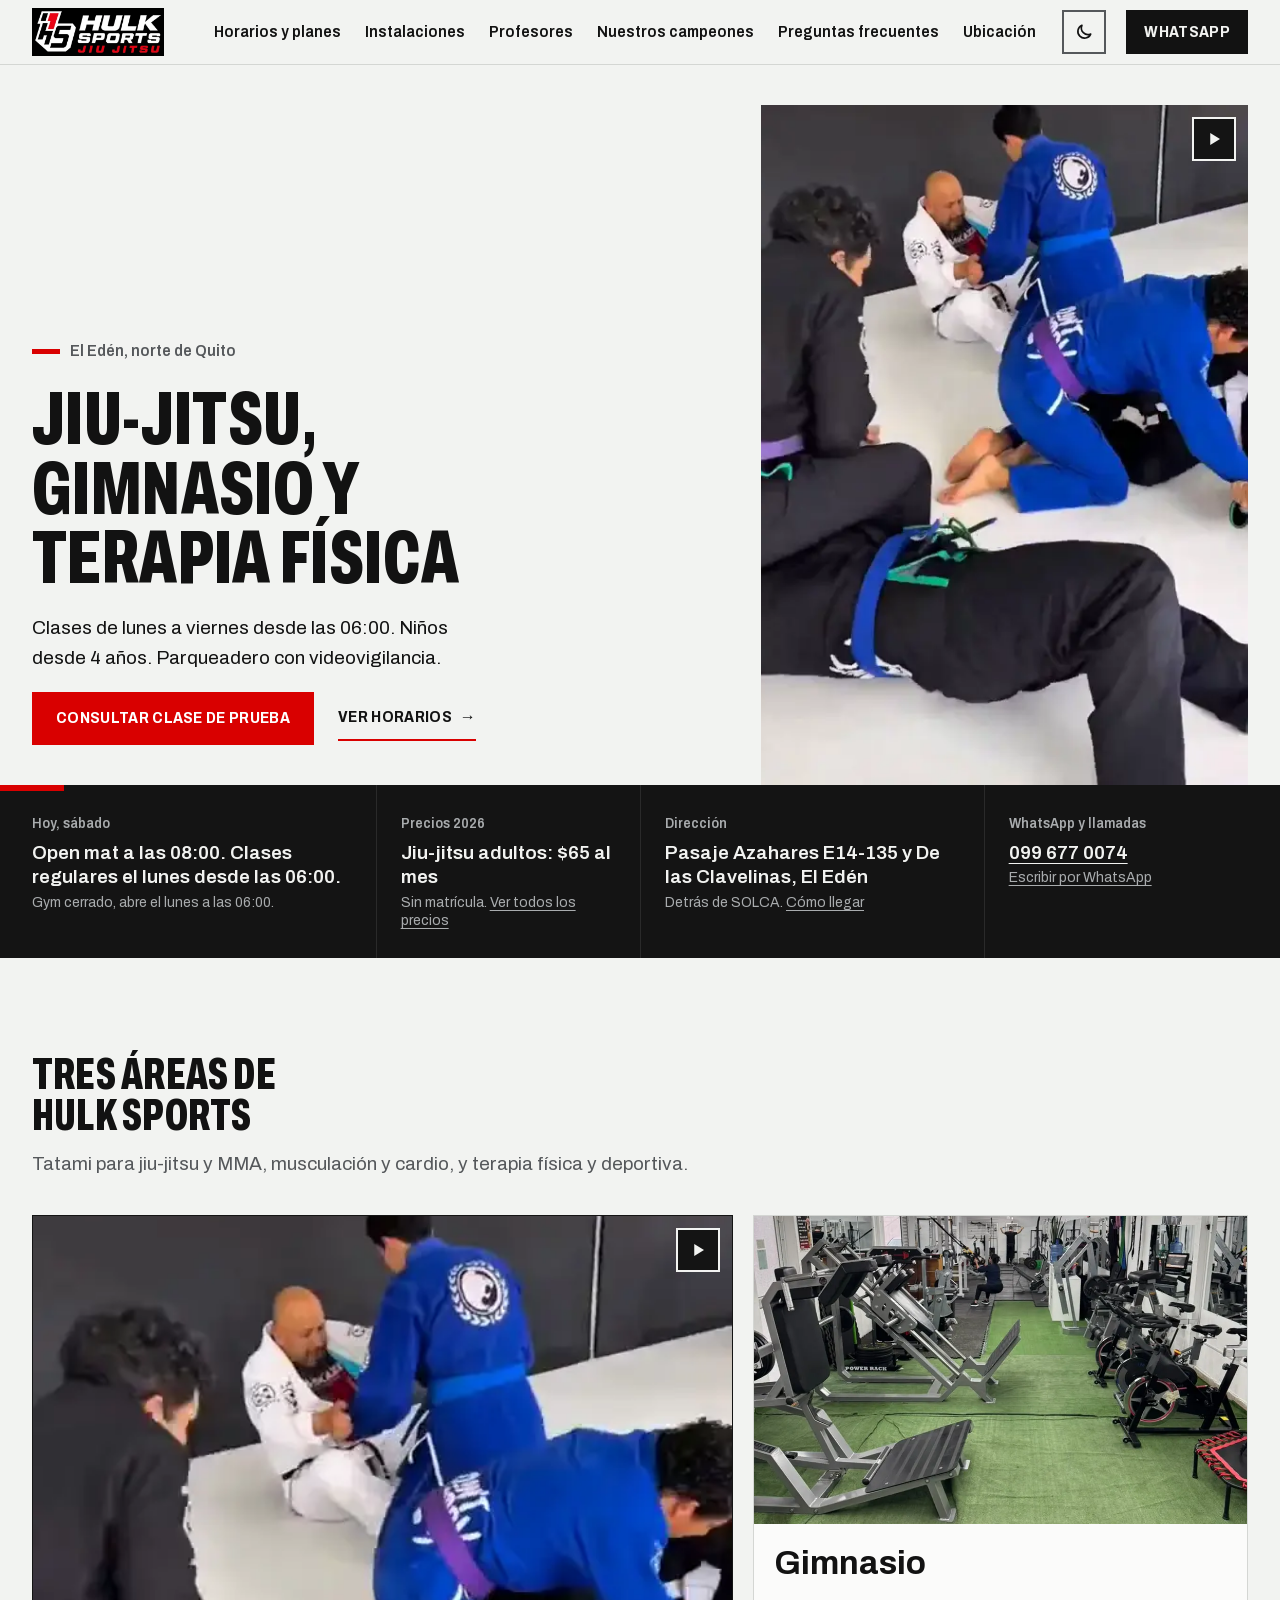
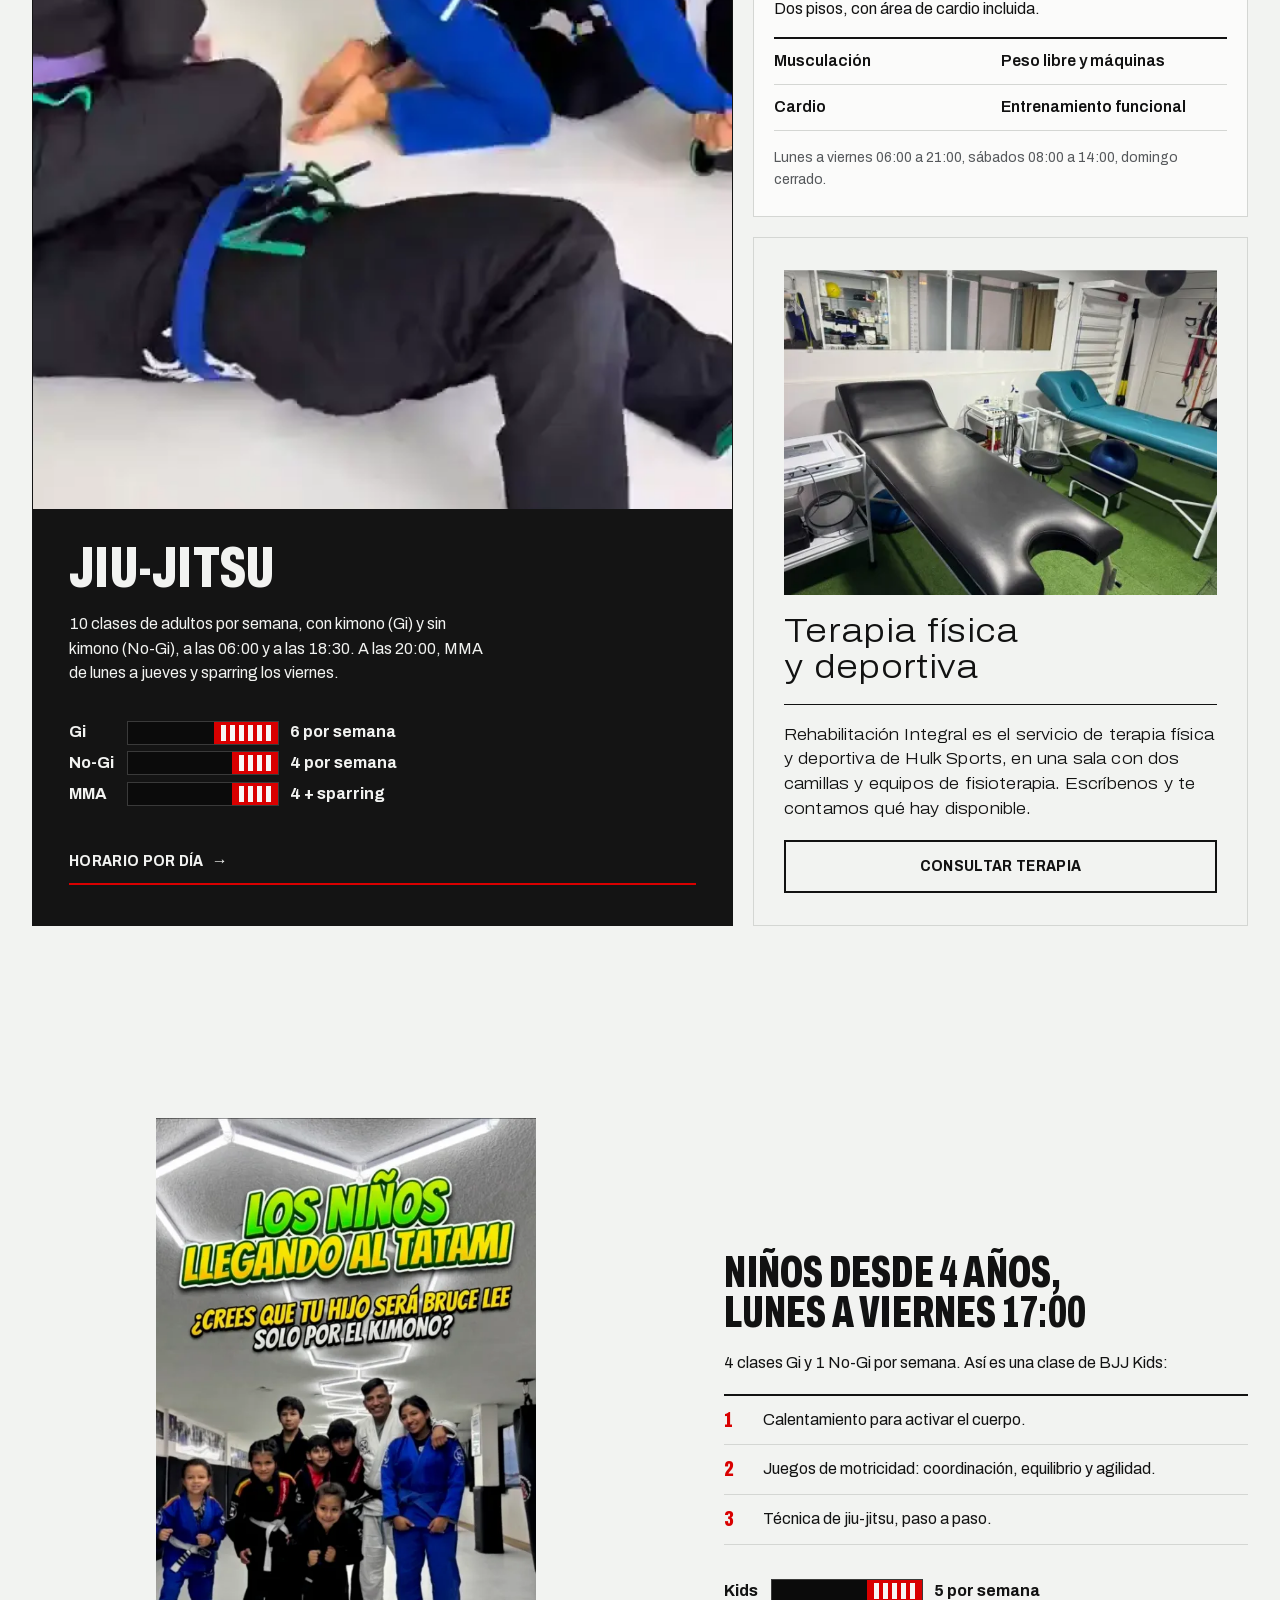
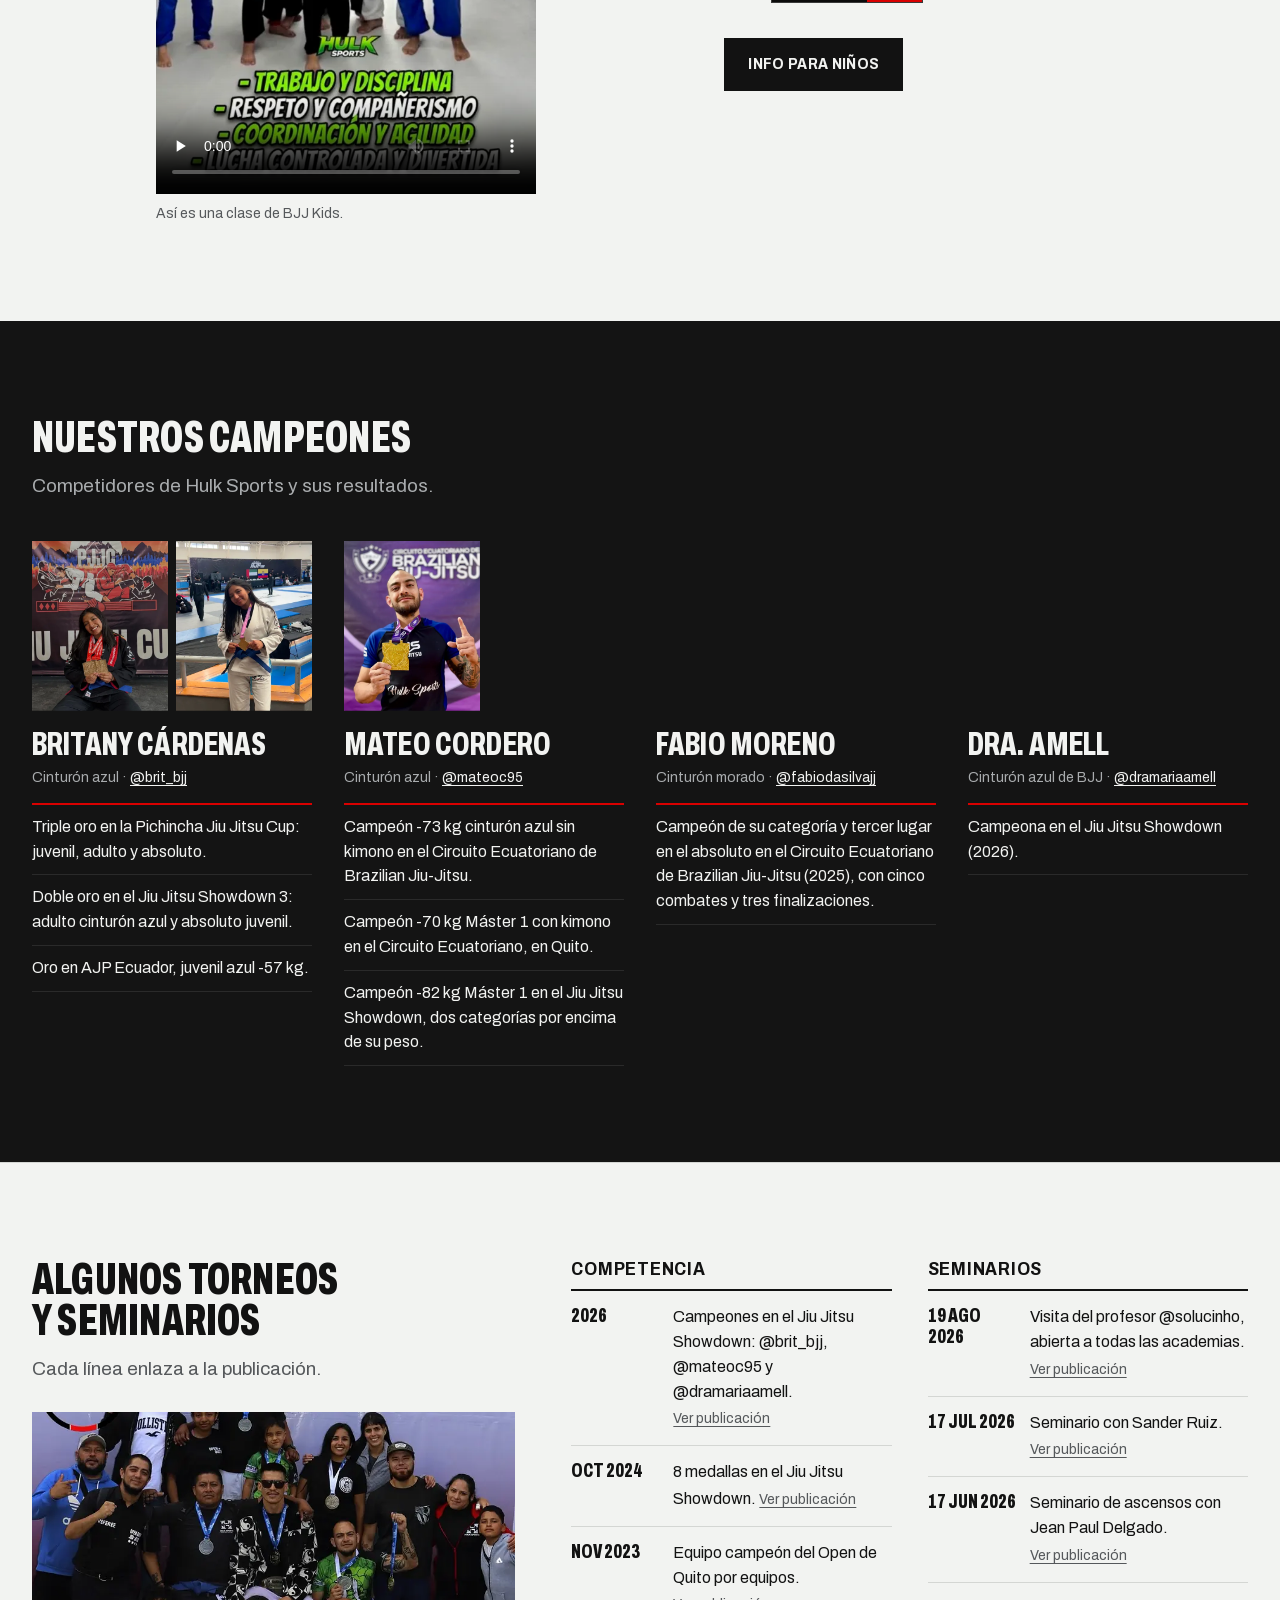
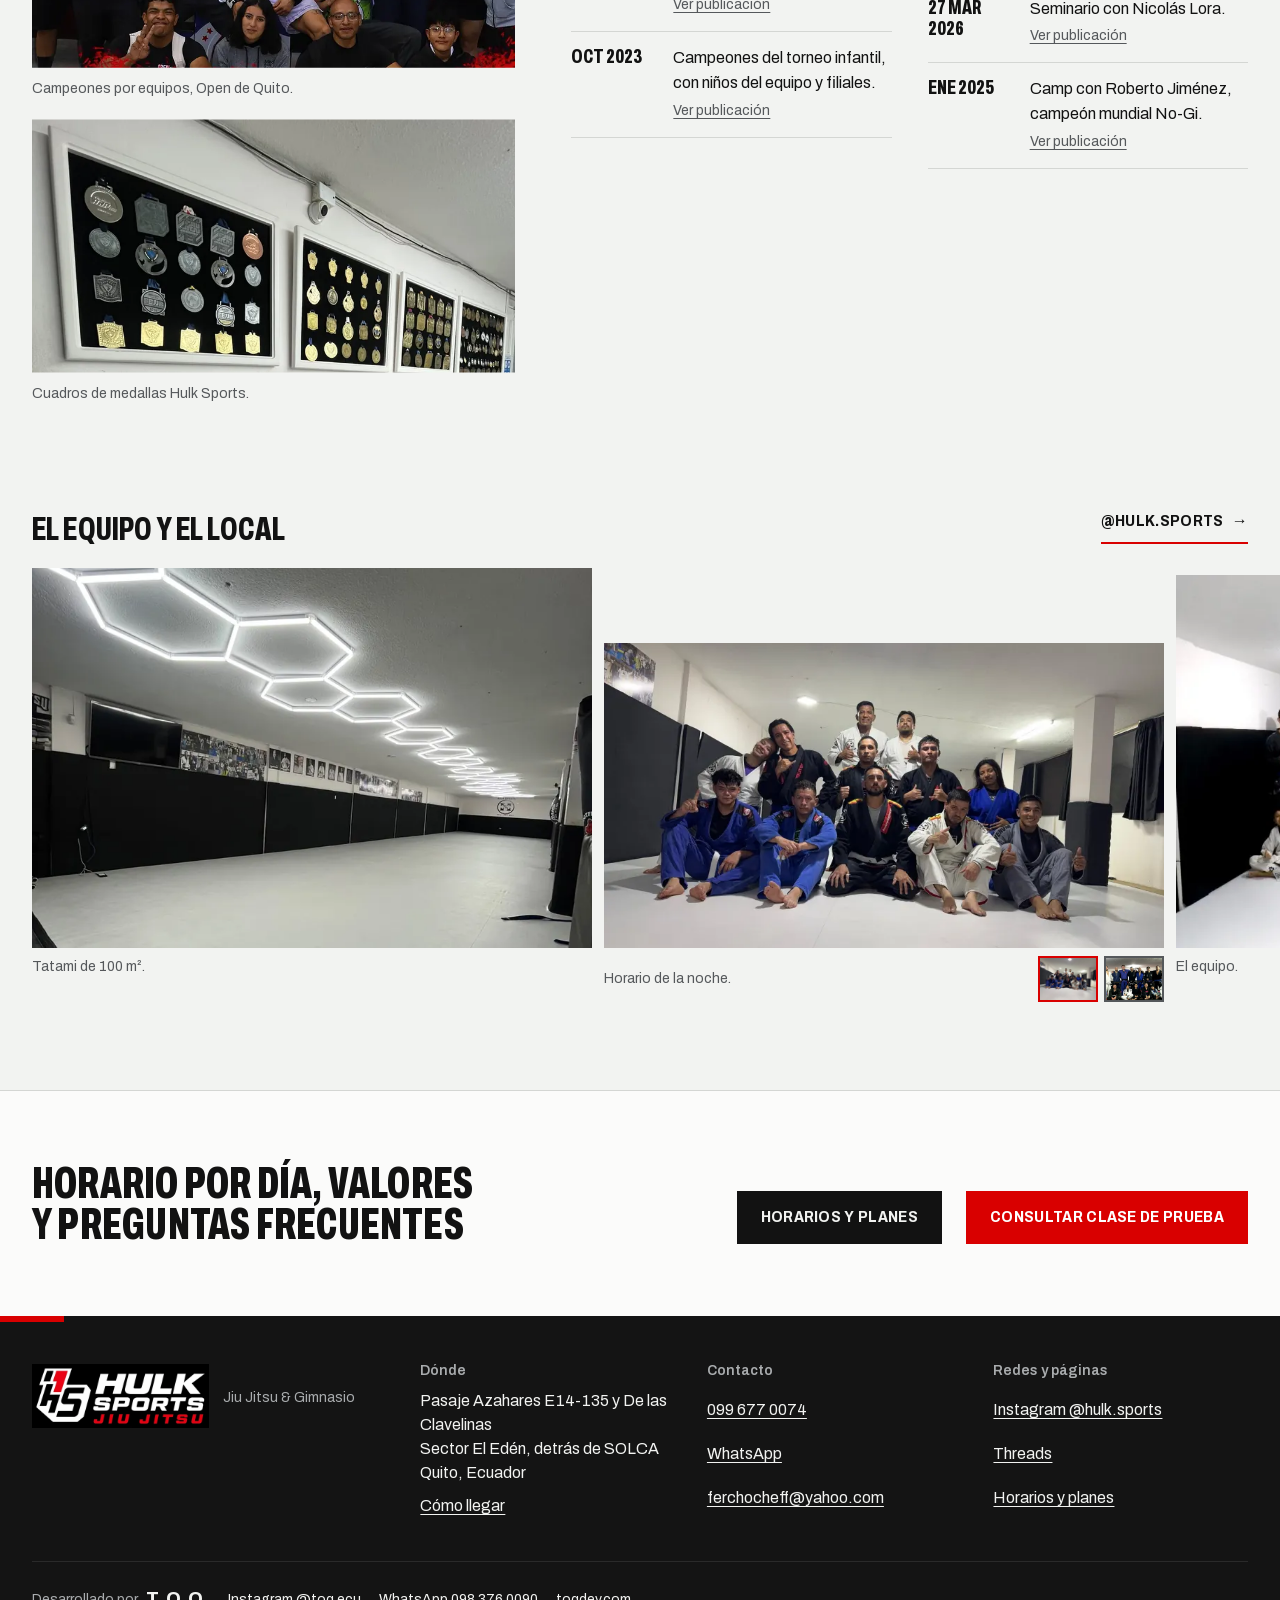
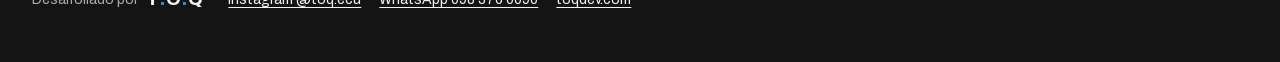
==== index.html @ b7232702 "Agregar fotografia e informacion del parqueadero" ====
<!doctype html>
<html lang="es-EC">
<head>
  <meta charset="utf-8">
  <meta name="viewport" content="width=device-width, initial-scale=1, viewport-fit=cover">
  <title>Jiu-jitsu, MMA, gimnasio y terapia física en Quito · Hulk Sports</title>
  <meta name="description" content="Academia de jiu-jitsu brasileño con y sin kimono, MMA, gimnasio y terapia física en El Edén, norte de Quito. Clases desde las 06:00 y niños desde 4 años.">
  <meta name="theme-color" content="#141414">
  <meta property="og:type" content="website">
  <meta property="og:locale" content="es_EC">
  <meta property="og:site_name" content="Hulk Sports">
  <meta property="og:title" content="Jiu-jitsu, MMA, gimnasio y terapia física en Quito · Hulk Sports">
  <meta property="og:description" content="Jiu-jitsu con y sin kimono, MMA, gimnasio y terapia física. Pasaje Azahares E14-135 y De las Clavelinas, detrás de SOLCA, Quito.">
  <meta property="og:url" content="https://hulksportsec.com/">
  <meta property="og:image" content="https://hulksportsec.com/assets/og-hulk-sports-nuevo.jpg">
  <meta property="og:image:width" content="1200">
  <meta property="og:image:height" content="630">
  <meta name="twitter:card" content="summary_large_image">
  <link rel="canonical" href="https://hulksportsec.com/">
  <link rel="icon" href="favicon.ico" sizes="48x48">
  <link rel="icon" type="image/png" sizes="32x32" href="assets/logo/favicon-32-hs.png">
  <link rel="apple-touch-icon" href="assets/logo/apple-touch-icon-hs.png">
  <link rel="preload" href="assets/fonts/archivo-latin-var.woff2" as="font" type="font/woff2" crossorigin>
  <link rel="preload" href="assets/videos/hero-poster.webp" as="image" type="image/webp" fetchpriority="high">
  <link rel="stylesheet" href="css/styles.css">
  <script>
    document.documentElement.classList.add('js');
    // Tema elegido con el botón (antes de pintar, para que no parpadee)
    try { var t = localStorage.getItem('tema'); if (t === 'oscuro' || t === 'claro') document.documentElement.dataset.tema = t; } catch (e) {}
  </script>
  <script type="application/ld+json">
  {
    "@context": "https://schema.org",
    "@graph": [
      {
        "@type": "WebSite",
        "@id": "https://hulksportsec.com/#sitio",
        "url": "https://hulksportsec.com/",
        "name": "Hulk Sports",
        "inLanguage": "es-EC",
        "publisher": {"@id": "https://hulksportsec.com/#hulk-sports"}
      },
      {
        "@type": ["SportsActivityLocation", "HealthClub"],
        "@id": "https://hulksportsec.com/#hulk-sports",
        "url": "https://hulksportsec.com/",
        "name": "Hulk Sports Jiu Jitsu & Gimnasio",
        "description": "Academia de jiu-jitsu brasileño (Gi y No-Gi), MMA y gimnasio en el sector El Edén, Quito.",
        "image": "https://hulksportsec.com/assets/og-hulk-sports-nuevo.jpg",
        "logo": "https://hulksportsec.com/assets/logo/icon-512-hs.png",
        "telephone": "+593996770074",
        "address": {
          "@type": "PostalAddress",
          "streetAddress": "Pasaje Azahares E14-135 y De las Clavelinas, sector El Edén",
          "addressLocality": "Quito",
          "addressRegion": "Pichincha",
          "addressCountry": "EC"
        },
        "hasMap": "https://www.google.com/maps/search/Azahares%20e14-135%20y%20de%20las%20CLAVELINAS%20N54%2C%20sector%20el%20Eden%20detr%C3%A1s%20solca%20Quito%2C%20Ecuador/@-0.1313,-78.4644,17z",
        "sameAs": ["https://www.instagram.com/hulk.sports/", "https://www.threads.net/@hulk.sports"],
        "amenityFeature": [{"@type": "LocationFeatureSpecification", "name": "Parqueadero con videovigilancia", "value": true}]
      },
      {
        "@type": "MedicalBusiness",
        "@id": "https://hulksportsec.com/#rehabilitacion",
        "url": "https://hulksportsec.com/horarios-y-planes.html#terapia",
        "name": "Rehabilitación Integral · Hulk Sports",
        "telephone": "+593996770074",
        "containedInPlace": {"@id": "https://hulksportsec.com/#hulk-sports"},
        "address": {
          "@type": "PostalAddress",
          "streetAddress": "Pasaje Azahares E14-135 y De las Clavelinas, sector El Edén",
          "addressLocality": "Quito",
          "addressCountry": "EC"
        }
      }
    ]
  }
  </script>
</head>
<body>
<a class="saltar" href="#contenido">Saltar al contenido</a>

<header class="top">
  <div class="wrap">
    <a class="marca" href="index.html" aria-label="Hulk Sports, inicio">
      <img src="assets/logo/logo-hulk-sports-horizontal-480.webp" srcset="assets/logo/logo-hulk-sports-horizontal-480.webp 480w, assets/logo/logo-hulk-sports-horizontal-960.webp 960w" sizes="132px" width="132" height="48" alt="">
    </a>
    <nav class="nav" aria-label="Principal">
      <a href="horarios-y-planes.html#horarios"><span class="corto">Horarios</span><span class="largo">Horarios y planes</span></a>
      <a href="#instalaciones">Instalaciones</a>
      <a href="horarios-y-planes.html#equipo">Profesores</a>
      <a href="#campeones">Nuestros campeones</a>
      <a href="horarios-y-planes.html#preguntas">Preguntas frecuentes</a>
      <a class="solo-escritorio" href="horarios-y-planes.html#ubicacion">Ubicación</a>
    </nav>
    <button type="button" class="tema" data-tema-boton aria-pressed="false" aria-label="Modo oscuro" title="Cambiar a modo oscuro"><svg class="luna" viewBox="0 0 24 24" aria-hidden="true"><path d="M20 14.5A8 8 0 0 1 9.5 4a8 8 0 1 0 10.5 10.5Z"/></svg><svg class="sol" viewBox="0 0 24 24" aria-hidden="true"><circle cx="12" cy="12" r="4"/><path d="M12 2v2M12 20v2M4.9 4.9l1.4 1.4M17.7 17.7l1.4 1.4M2 12h2M20 12h2M4.9 19.1l1.4-1.4M17.7 6.3l1.4-1.4"/></svg></button>
    <a class="btn btn-tinta solo-escritorio" data-wa="general" href="https://wa.me/593996770074?text=Hola%20Hulk%20Sports%2C%20tengo%20una%20pregunta.">WhatsApp</a>
  </div>
</header>

<main id="contenido">

  <section class="hero" aria-labelledby="titulo-hero">
    <div class="wrap">
      <div class="hero-texto">
        <p class="hero-lugar">El Edén, norte de Quito</p>
        <h1 id="titulo-hero" class="voz-golpe">Jiu-jitsu, gimnasio y terapia física</h1>
        <p class="hero-sub">Clases de lunes a viernes desde las 06:00. Niños desde 4 años. Parqueadero con videovigilancia.</p>
        <div class="hero-acciones">
          <a class="btn btn-rojo" data-wa="prueba" href="https://wa.me/593996770074?text=Hola%20Hulk%20Sports%2C%20quiero%20consultar%20si%20tienen%20clases%20de%20prueba%20disponibles%20y%20qu%C3%A9%20horarios%20ofrecen.">Consultar clase de prueba</a>
          <a class="enlace-flecha" href="horarios-y-planes.html#horarios">Ver horarios</a>
        </div>
      </div>
      <div class="hero-medio">
        <img class="poster" src="assets/videos/hero-poster.webp" width="540" height="720" alt="Alumnos de jiu-jitsu con kimono entrenando en el tatami blanco de Hulk Sports" fetchpriority="high">
        <video id="video-hero" muted loop playsinline preload="none" poster="assets/videos/hero-poster.webp" data-src="assets/videos/hero.mp4" aria-hidden="true" tabindex="-1"></video>
      </div>
    </div>
  </section>

  <section class="franja" aria-label="Lo esencial">
    <div class="wrap">
      <dl class="franja-datos">
        <div class="franja-hoy">
          <dt id="hoy-titulo">Clases de lunes a viernes</dt>
          <dd id="hoy-lista">
            <ul>
              <li><span class="horas"><time>06:00</time>-<time>07:30</time></span> BJJ adultos (Gi o No-Gi)</li>
              <li><span class="horas"><time>17:00</time>-<time>18:00</time></span> BJJ niños</li>
              <li><span class="horas"><time>18:30</time>-<time>20:00</time></span> BJJ adultos (Gi o No-Gi)</li>
              <li><span class="horas"><time>20:00</time>-<time>21:00</time></span> MMA (viernes: sparring)</li>
            </ul>
          </dd>
        </div>
        <div>
          <dt>Precios 2026</dt>
          <dd>Jiu-jitsu adultos: $65 al mes
            <span class="mini">Sin matrícula. <a href="horarios-y-planes.html#precios">Ver todos los precios</a></span></dd>
        </div>
        <div>
          <dt>Dirección</dt>
          <dd>Pasaje Azahares E14-135 y De las Clavelinas, El Edén
            <span class="mini">Detrás de SOLCA. <a href="https://www.google.com/maps/search/Azahares%20e14-135%20y%20de%20las%20CLAVELINAS%20N54%2C%20sector%20el%20Eden%20detr%C3%A1s%20solca%20Quito%2C%20Ecuador/@-0.1313,-78.4644,17z" target="_blank" rel="noopener">Cómo llegar</a></span></dd>
        </div>
        <div>
          <dt>WhatsApp y llamadas</dt>
          <dd><a href="tel:+593996770074">099 677 0074</a>
            <span class="mini"><a data-wa="general" href="https://wa.me/593996770074?text=Hola%20Hulk%20Sports%2C%20tengo%20una%20pregunta.">Escribir por WhatsApp</a></span></dd>
        </div>
      </dl>
    </div>
  </section>

  <section id="instalaciones" class="sec" aria-labelledby="titulo-areas">
    <div class="wrap">
      <h2 id="titulo-areas" class="sec-titulo voz-golpe">Tres áreas de Hulk Sports</h2>
      <p class="sec-intro">Tatami para jiu-jitsu y MMA, musculación y cardio, y terapia física y deportiva.</p>

      <div class="areas-grid">
        <article class="area area-bjj" aria-labelledby="t-bjj">
          <div class="media">
            <img src="assets/videos/bjj-poster.webp" width="540" height="720" alt="Parejas de jiu-jitsu practicando en el suelo, con kimonos blanco, azul y negro" loading="lazy" decoding="async">
            <video class="video-seccion" muted loop playsinline preload="none" poster="assets/videos/bjj-poster.webp" data-src="assets/videos/bjj.mp4" aria-hidden="true" tabindex="-1"></video>
          </div>
          <div class="cuerpo-area">
            <h3 id="t-bjj" class="voz-golpe">Jiu-jitsu</h3>
            <p>10 clases de adultos por semana, con kimono (Gi) y sin kimono (No-Gi), a las 06:00 y a las 18:30. A las 20:00, MMA de lunes a jueves y sparring los viernes.</p>
            <dl class="dato-cinturon">
              <dt>Gi</dt>
              <dd><span class="cinturon" aria-hidden="true"><span class="cuerpo"></span><span class="punta"><i></i><i></i><i></i><i></i><i></i><i></i></span></span><span class="n">6 por semana</span></dd>
              <dt>No-Gi</dt>
              <dd><span class="cinturon" aria-hidden="true"><span class="cuerpo"></span><span class="punta"><i></i><i></i><i></i><i></i></span></span><span class="n">4 por semana</span></dd>
              <dt>MMA</dt>
              <dd><span class="cinturon" aria-hidden="true"><span class="cuerpo"></span><span class="punta"><i></i><i></i><i></i><i></i></span></span><span class="n">4 + sparring</span></dd>
            </dl>
            <a class="enlace-flecha" href="horarios-y-planes.html#horarios">Horario por día</a>
          </div>
        </article>

        <article class="area area-gym" aria-labelledby="t-gym">
          <div class="media">
            <img src="assets/fotos/gym-piso-principal-480.webp" srcset="assets/fotos/gym-piso-principal-480.webp 480w, assets/fotos/gym-piso-principal-960.webp 960w" sizes="(min-width: 900px) 40vw, 100vw" width="960" height="1280" alt="Piso principal del gimnasio: máquinas de pierna a la izquierda, bicicletas de spinning a la derecha, piso de césped sintético y luces LED hexagonales en el techo" loading="lazy" decoding="async" data-revelar>
          </div>
          <div class="cuerpo-area">
            <h3 id="t-gym" class="voz-ritmo">Gimnasio</h3>
            <p>Dos pisos, con área de cardio incluida.</p>
            <ul class="zonas">
              <li>Musculación</li>
              <li>Peso libre y máquinas</li>
              <li>Cardio</li>
              <li>Entrenamiento funcional</li>
            </ul>
            <p class="nota">Lunes a viernes 06:00 a 21:00, sábados 08:00 a 14:00, domingo cerrado.</p>
          </div>
        </article>

        <article class="area area-fisio" aria-labelledby="t-fisio">
          <img src="assets/fotos/fisio-camillas-480.webp" srcset="assets/fotos/fisio-camillas-480.webp 480w, assets/fotos/fisio-camillas-800.webp 800w" sizes="(min-width: 900px) 34vw, 100vw" width="1280" height="960" alt="Sala de terapia física con dos camillas, una negra y una turquesa, equipos con electrodos sobre carritos, balón de ejercicio y espaldera" loading="lazy" decoding="async" data-revelar>
          <h3 id="t-fisio" class="voz-calma">Terapia física y deportiva</h3>
          <div class="linea" aria-hidden="true"></div>
          <p class="voz-calma">Rehabilitación Integral es el servicio de terapia física y deportiva de Hulk Sports, en una sala con dos camillas y equipos de fisioterapia. Escríbenos y te contamos qué hay disponible.</p>
          <a class="btn btn-borde" data-wa="fisio" href="https://wa.me/593996770074?text=Hola%20Hulk%20Sports%2C%20quiero%20consultar%20por%20el%20servicio%20de%20terapia%20f%C3%ADsica%20y%20deportiva.">Consultar terapia</a>
        </article>
      </div>
    </div>
  </section>

  <section class="sec ninos" aria-labelledby="titulo-ninos">
    <div class="wrap">
      <figure class="ninos-video">
        <video controls playsinline preload="none" width="540" height="960" poster="assets/videos/ninos-promo-poster.webp" aria-describedby="ninos-video-texto">
          <source src="assets/videos/ninos-promo.mp4" type="video/mp4">
        </video>
        <figcaption id="ninos-video-texto">Así es una clase de BJJ Kids.</figcaption>
      </figure>
      <div class="ninos-texto">
        <h2 id="titulo-ninos" class="voz-golpe">Niños desde 4 años, lunes a viernes 17:00</h2>
        <p>4 clases Gi y 1 No-Gi por semana. Así es una clase de BJJ Kids:</p>
        <ol class="pasos">
          <li>Calentamiento para activar el cuerpo.</li>
          <li>Juegos de motricidad: coordinación, equilibrio y agilidad.</li>
          <li>Técnica de jiu-jitsu, paso a paso.</li>
        </ol>
        <dl class="dato-cinturon">
          <dt>Kids</dt>
          <dd><span class="cinturon" aria-hidden="true"><span class="cuerpo"></span><span class="punta"><i></i><i></i><i></i><i></i><i></i></span></span><span class="n">5 por semana</span></dd>
        </dl>
        <div><a class="btn btn-tinta" data-wa="ninos" href="https://wa.me/593996770074?text=Hola%20Hulk%20Sports%2C%20quiero%20informaci%C3%B3n%20de%20jiu-jitsu%20para%20ni%C3%B1os.%20Edad%20de%20mi%20hijo%2Fa%3A%20">Info para niños</a></div>
      </div>
    </div>
  </section>

  <section id="campeones" class="sec campeones" aria-labelledby="titulo-campeones">
    <div class="wrap">
      <div>
        <h2 id="titulo-campeones" class="sec-titulo voz-golpe">Nuestros campeones</h2>
        <p class="sec-intro">Competidores de Hulk Sports y sus resultados.</p>
      </div>
      <div class="campeones-lista">
        <article class="campeon">
          <div class="campeon-fotos">
            <img src="assets/fotos/campeona-britany-pichincha-480.webp" srcset="assets/fotos/campeona-britany-pichincha-480.webp 480w, assets/fotos/campeona-britany-pichincha-800.webp 800w" sizes="(min-width: 900px) 190px, 50vw" width="800" height="1000" alt="Britany Cárdenas sonríe sentada frente al cartel de la Pichincha Jiu Jitsu Cup, con kimono negro y tres medallas de oro en las manos" loading="lazy" decoding="async" data-revelar>
            <img src="assets/fotos/campeona-britany-ajp-480.webp" srcset="assets/fotos/campeona-britany-ajp-480.webp 480w, assets/fotos/campeona-britany-ajp-800.webp 800w" sizes="(min-width: 900px) 190px, 50vw" width="800" height="1000" alt="Britany Cárdenas con kimono blanco, cinturón azul y medalla de oro, junto al tatami del torneo AJP" loading="lazy" decoding="async" data-revelar>
          </div>
          <h3 class="voz-golpe">Britany Cárdenas</h3>
          <p class="campeon-dato">Cinturón azul · <a href="https://www.instagram.com/brit_bjj/" target="_blank" rel="noopener">@brit_bjj</a></p>
          <ul class="campeon-logros">
            <li>Triple oro en la Pichincha Jiu Jitsu Cup: juvenil, adulto y absoluto.</li>
            <li>Doble oro en el Jiu Jitsu Showdown 3: adulto cinturón azul y absoluto juvenil.</li>
            <li>Oro en AJP Ecuador, juvenil azul -57 kg.</li>
          </ul>
        </article>
        <article class="campeon">
          <div class="campeon-fotos">
            <img src="assets/fotos/campeon-mateo-nogi-480.webp" srcset="assets/fotos/campeon-mateo-nogi-480.webp 480w, assets/fotos/campeon-mateo-nogi-800.webp 800w" sizes="(min-width: 900px) 190px, 50vw" width="800" height="1000" alt="Mateo Cordero con camiseta de Hulk Sports y medalla de oro frente al cartel del Circuito Ecuatoriano de Brazilian Jiu-Jitsu" loading="lazy" decoding="async" data-revelar>
            <img src="assets/fotos/campeon-mateo-gi-480.webp" srcset="assets/fotos/campeon-mateo-gi-480.webp 480w, assets/fotos/campeon-mateo-gi-800.webp 800w" sizes="(min-width: 900px) 190px, 50vw" width="800" height="1000" alt="Mateo Cordero con kimono azul y medalla de oro frente al cartel del Circuito Ecuatoriano de Brazilian Jiu-Jitsu" loading="lazy" decoding="async" data-revelar>
          </div>
          <h3 class="voz-golpe">Mateo Cordero</h3>
          <p class="campeon-dato">Cinturón azul · <a href="https://www.instagram.com/mateoc95/" target="_blank" rel="noopener">@mateoc95</a></p>
          <ul class="campeon-logros">
            <li>Campeón -73 kg cinturón azul sin kimono en el Circuito Ecuatoriano de Brazilian Jiu-Jitsu.</li>
            <li>Campeón -70 kg Máster 1 con kimono en el Circuito Ecuatoriano, en Quito.</li>
            <li>Campeón -82 kg Máster 1 en el Jiu Jitsu Showdown, dos categorías por encima de su peso.</li>
          </ul>
        </article>
        <article class="campeon">
          <div class="campeon-fotos">
            <img src="assets/fotos/campeon-fabio-2025-480.webp" srcset="assets/fotos/campeon-fabio-2025-480.webp 480w, assets/fotos/campeon-fabio-2025-800.webp 800w" sizes="(min-width: 900px) 190px, 50vw" width="800" height="1000" alt="Fabio con kimono blanco y cinturón morado muestra dos medallas frente al cartel del Circuito Ecuatoriano" loading="lazy" decoding="async" data-revelar>
            <img src="assets/fotos/campeon-fabio-2026-480.webp" srcset="assets/fotos/campeon-fabio-2026-480.webp 480w, assets/fotos/campeon-fabio-2026-800.webp 800w" sizes="(min-width: 900px) 190px, 50vw" width="800" height="1000" alt="Fabio con kimono, cinturón morado y medalla junto a Fernando Cárdenas Jr. en el Circuito Ecuatoriano de Brazilian Jiu-Jitsu" loading="lazy" decoding="async" data-revelar>
          </div>
          <h3 class="voz-golpe">Fabio Moreno</h3>
          <p class="campeon-dato">Cinturón morado · <a href="https://www.instagram.com/fabiodasilvajj/" target="_blank" rel="noopener">@fabiodasilvajj</a></p>
          <ul class="campeon-logros">
            <li>Campeón de su categoría y tercer lugar en el absoluto en el Circuito Ecuatoriano de Brazilian Jiu-Jitsu (2025), con cinco combates y tres finalizaciones.</li>
          </ul>
        </article>
        <article class="campeon">
          <div class="campeon-fotos">
            <img src="assets/fotos/campeona-amell-480.webp" sizes="(min-width: 900px) 190px, 50vw" width="480" height="600" alt="La Dra. Amell con kimono blanco, cinturón azul y una medalla dorada al cuello" loading="lazy" decoding="async" data-revelar>
            <img src="assets/fotos/campeona-amell-coliseo-480.webp" srcset="assets/fotos/campeona-amell-coliseo-480.webp 480w, assets/fotos/campeona-amell-coliseo-800.webp 800w" sizes="(min-width: 900px) 190px, 50vw" width="800" height="1000" alt="La Dra. Amell con rashguard de Hulk Sports muestra una medalla dorada en un coliseo" loading="lazy" decoding="async" data-revelar>
          </div>
          <h3 class="voz-golpe">Dra. Amell</h3>
          <p class="campeon-dato">Cinturón azul de BJJ · <a href="https://www.instagram.com/dramariaamell/" target="_blank" rel="noopener">@dramariaamell</a></p>
          <ul class="campeon-logros">
            <li>Campeona en el Jiu Jitsu Showdown (2026).</li>
          </ul>
        </article>
      </div>
    </div>
  </section>

  <section class="sec resultados" aria-labelledby="titulo-resultados">
    <div class="wrap">
      <div class="resultados-cabeza">
        <h2 id="titulo-resultados" class="sec-titulo voz-golpe">Algunos torneos y seminarios</h2>
        <p class="sec-intro">Cada línea enlaza a la publicación.</p>
        <figure class="foto-resultado">
          <img src="assets/fotos/open-quito-2023-480.webp" srcset="assets/fotos/open-quito-2023-480.webp 480w, assets/fotos/open-quito-2023-800.webp 800w, assets/fotos/open-quito-2023-1080.webp 1080w" sizes="(min-width: 900px) 38vw, 100vw" width="1080" height="573" alt="Equipo de Hulk Sports con medallas en el Open de Quito 2023" loading="lazy" decoding="async" data-revelar>
          <figcaption>Campeones por equipos, Open de Quito.</figcaption>
        </figure>
        <figure class="foto-resultado">
          <img src="assets/fotos/muro-medallas-480.webp" srcset="assets/fotos/muro-medallas-480.webp 480w, assets/fotos/muro-medallas-800.webp 800w, assets/fotos/muro-medallas-1080.webp 1080w" sizes="(min-width: 900px) 38vw, 100vw" width="1080" height="565" alt="Cuatro cuadros con medallas de competencia sobre fondo negro, colgados en una pared blanca" loading="lazy" decoding="async" data-revelar>
          <figcaption>Cuadros de medallas Hulk Sports.</figcaption>
        </figure>
      </div>
      <div class="libro">
        <div>
          <h3>Competencia</h3>
          <ol>
            <li><span class="fecha">2026</span><span>Campeones en el Jiu Jitsu Showdown: @brit_bjj, @mateoc95 y @dramariaamell. <a class="fuente" href="https://www.instagram.com/p/DZSVd68xIoV/" target="_blank" rel="noopener">Ver publicación</a></span></li>
            <li><span class="fecha">Oct 2024</span><span>8 medallas en el Jiu Jitsu Showdown. <a class="fuente" href="https://www.instagram.com/p/DB_vJLsvdqx/" target="_blank" rel="noopener">Ver publicación</a></span></li>
            <li><span class="fecha">Nov 2023</span><span>Equipo campeón del Open de Quito por equipos. <a class="fuente" href="https://www.instagram.com/p/CzmXkocP0qc/" target="_blank" rel="noopener">Ver publicación</a></span></li>
            <li><span class="fecha">Oct 2023</span><span>Campeones del torneo infantil, con niños del equipo y filiales. <a class="fuente" href="https://www.instagram.com/p/CyPCaX_r2o9/" target="_blank" rel="noopener">Ver publicación</a></span></li>
          </ol>
        </div>
        <div>
          <h3>Seminarios</h3>
          <ol>
            <li><span class="fecha">19 ago 2026</span><span>Visita del profesor @solucinho, abierta a todas las academias. <a class="fuente" href="https://www.instagram.com/p/DcMER6BxbNm/" target="_blank" rel="noopener">Ver publicación</a></span></li>
            <li><span class="fecha">17 jul 2026</span><span>Seminario con Sander Ruiz. <a class="fuente" href="https://www.instagram.com/p/DarMMMxxBuy/" target="_blank" rel="noopener">Ver publicación</a></span></li>
            <li><span class="fecha">17 jun 2026</span><span>Seminario de ascensos con Jean Paul Delgado. <a class="fuente" href="https://www.instagram.com/p/DZl1Ny1R4yl/" target="_blank" rel="noopener">Ver publicación</a></span></li>
            <li><span class="fecha">27 mar 2026</span><span>Seminario con Nicolás Lora. <a class="fuente" href="https://www.instagram.com/p/DVyyRNBESvG/" target="_blank" rel="noopener">Ver publicación</a></span></li>
            <li><span class="fecha">Ene 2025</span><span>Camp con Roberto Jiménez, campeón mundial No-Gi. <a class="fuente" href="https://www.instagram.com/p/DEqI8GAv9mU/" target="_blank" rel="noopener">Ver publicación</a></span></li>
          </ol>
        </div>
      </div>
    </div>
  </section>

  <section class="galeria" aria-labelledby="titulo-galeria">
    <div class="wrap galeria-cabeza">
      <h2 id="titulo-galeria" class="voz-golpe">El equipo y el local</h2>
      <a class="enlace-flecha" href="https://www.instagram.com/hulk.sports/" target="_blank" rel="noopener">@hulk.sports</a>
    </div>
    <div class="tira" role="region" tabindex="0" aria-label="Fotos del equipo y del local, desplazable">
      <figure><img src="assets/fotos/tatami-amplio-800.webp" srcset="assets/fotos/tatami-amplio-480.webp 480w, assets/fotos/tatami-amplio-800.webp 800w, assets/fotos/tatami-amplio-1080.webp 1080w" sizes="(min-width: 1100px) 560px, (min-width: 600px) 440px, calc(100vw - 56px)" width="1080" height="1080" alt="Tatami blanco con paredes acolchadas negras y luces LED hexagonales en el techo; sacos de boxeo a la derecha" loading="lazy" decoding="async"><figcaption>Tatami de 100 m².</figcaption></figure>
      <figure class="alterna" data-alterna>
        <div class="alterna-fotos">
          <img class="activa" src="assets/fotos/noche-equipo-800.webp" srcset="assets/fotos/noche-equipo-480.webp 480w, assets/fotos/noche-equipo-800.webp 800w, assets/fotos/noche-equipo-1200.webp 1200w" sizes="(min-width: 1100px) 560px, (min-width: 600px) 440px, calc(100vw - 56px)" width="1200" height="900" alt="Grupo de alumnos del horario de la noche con kimonos blancos, azules, negros y gris, sentados y de pie en el tatami" loading="lazy" decoding="async">
          <img src="assets/fotos/adultos-noche-800.webp" srcset="assets/fotos/adultos-noche-480.webp 480w, assets/fotos/adultos-noche-800.webp 800w, assets/fotos/adultos-noche-1080.webp 1080w" sizes="(min-width: 1100px) 560px, (min-width: 600px) 440px, calc(100vw - 56px)" width="1080" height="588" alt="Grupo de adultos del horario de la noche con kimonos" loading="lazy" decoding="async">
        </div>
        <figcaption>Horario de la noche. <span class="alterna-botones" role="group" aria-label="Elegir foto"><button type="button" aria-pressed="true" data-foto="0"><img src="assets/fotos/noche-equipo-480.webp" width="64" height="48" alt=""><span class="sr-only">Foto 1, la más reciente</span></button><button type="button" aria-pressed="false" data-foto="1"><img src="assets/fotos/adultos-noche-480.webp" width="64" height="48" alt=""><span class="sr-only">Foto 2</span></button></span></figcaption>
      </figure>
      <figure><img src="assets/fotos/equipo-2025-800.webp" srcset="assets/fotos/equipo-2025-480.webp 480w, assets/fotos/equipo-2025-800.webp 800w, assets/fotos/equipo-2025-1200.webp 1200w" sizes="(min-width: 1100px) 560px, (min-width: 600px) 440px, calc(100vw - 56px)" width="1200" height="800" alt="Foto grupal del equipo en el tatami, con kimonos blancos, azules, negros y morados: adultos de pie y alumnas y niños sentados adelante" loading="lazy" decoding="async"><figcaption>El equipo.</figcaption></figure>
      <figure><img src="assets/fotos/femenino-800.webp" srcset="assets/fotos/femenino-480.webp 480w, assets/fotos/femenino-800.webp 800w, assets/fotos/femenino-1200.webp 1200w" sizes="(min-width: 1100px) 560px, (min-width: 600px) 440px, calc(100vw - 56px)" width="1350" height="1130" alt="Cuatro alumnas sentadas en el tatami con sus kimonos" loading="lazy" decoding="async"><figcaption>Grupo femenino.</figcaption></figure>
      <figure class="vertical"><img src="assets/fotos/femenino-medallas-480.webp" srcset="assets/fotos/femenino-medallas-480.webp 480w, assets/fotos/femenino-medallas-720.webp 720w" sizes="(min-width: 1100px) 270px, (min-width: 600px) 250px, min(58vw, 260px)" width="720" height="960" alt="Alumna de Hulk Sports con kimono blanco y cinturón azul, con medallas de oro, plata y bronce del Jiu Jitsu Showdown y del AJP Tour South Ecuador" loading="lazy" decoding="async"><figcaption>Competidora femenina</figcaption></figure>
      <figure><img src="assets/fotos/equipo-nogi-800.webp" srcset="assets/fotos/equipo-nogi-480.webp 480w, assets/fotos/equipo-nogi-800.webp 800w, assets/fotos/equipo-nogi-1200.webp 1200w" sizes="(min-width: 1100px) 560px, (min-width: 600px) 440px, calc(100vw - 56px)" width="1200" height="900" alt="Seis integrantes del equipo de No-Gi, con rashguards negros de Hulk y números rojos, en posición de combate sobre el tatami" loading="lazy" decoding="async"><figcaption>Clases No-Gi.</figcaption></figure>
      <figure class="vertical"><img src="assets/fotos/drill-tatami-480.webp" srcset="assets/fotos/drill-tatami-480.webp 480w, assets/fotos/drill-tatami-720.webp 720w" sizes="(min-width: 1100px) 270px, (min-width: 600px) 250px, min(58vw, 260px)" width="720" height="1050" alt="Alumno con kimono negro controla a su compañero durante un ejercicio" loading="lazy" decoding="async"><figcaption>Clases Gi.</figcaption></figure>
      <figure><img src="assets/fotos/adultos-manana-800.webp" srcset="assets/fotos/adultos-manana-480.webp 480w, assets/fotos/adultos-manana-800.webp 800w, assets/fotos/adultos-manana-1080.webp 1080w" sizes="(min-width: 1100px) 560px, (min-width: 600px) 440px, calc(100vw - 56px)" width="1080" height="810" alt="Grupo del horario de la mañana con kimonos azules y negros, de pie y sentados en el tatami frente a la pared de fotos" loading="lazy" decoding="async"><figcaption>Horario de la mañana.</figcaption></figure>
      <figure><img src="assets/fotos/recepcion-800.webp" srcset="assets/fotos/recepcion-480.webp 480w, assets/fotos/recepcion-800.webp 800w, assets/fotos/recepcion-1080.webp 1080w" sizes="(min-width: 1100px) 560px, (min-width: 600px) 440px, calc(100vw - 56px)" width="1080" height="1080" alt="Mostrador de entrada con el logo de Hulk Sports; al fondo, el tatami blanco con luces LED hexagonales y sacos de boxeo" loading="lazy" decoding="async"><figcaption>La entrada.</figcaption></figure>
      <figure class="vertical"><img src="assets/fotos/mma-sparring-480.webp" srcset="assets/fotos/mma-sparring-480.webp 480w, assets/fotos/mma-sparring-720.webp 720w" sizes="(min-width: 1100px) 270px, (min-width: 600px) 250px, min(58vw, 260px)" width="720" height="960" alt="Clase de MMA con guantes y canilleras en el tatami" loading="lazy" decoding="async"><figcaption>MMA.</figcaption></figure>
    </div>
  </section>

  <section class="cierre" aria-labelledby="titulo-cierre">
    <div class="wrap">
      <h2 id="titulo-cierre" class="voz-golpe">Horario por día, valores y preguntas frecuentes</h2>
      <div class="acciones">
        <a class="btn btn-tinta" href="horarios-y-planes.html">Horarios y planes</a>
        <a class="btn btn-rojo" data-wa="prueba" href="https://wa.me/593996770074?text=Hola%20Hulk%20Sports%2C%20quiero%20consultar%20si%20tienen%20clases%20de%20prueba%20disponibles%20y%20qu%C3%A9%20horarios%20ofrecen.">Consultar clase de prueba</a>
      </div>
    </div>
  </section>

</main>

<footer class="franja pie">
  <div class="wrap">
    <div>
      <div class="pie-marca">
        <img src="assets/logo/logo-hulk-sports-horizontal-480.webp" srcset="assets/logo/logo-hulk-sports-horizontal-480.webp 480w, assets/logo/logo-hulk-sports-horizontal-960.webp 960w" sizes="176px" width="176" height="64" alt="" loading="lazy">
        <div><span class="mini">Jiu Jitsu &amp; Gimnasio</span></div>
      </div>
    </div>
    <div>
      <h2>Dónde</h2>
      <address>Pasaje Azahares E14-135 y De las Clavelinas<br>Sector El Edén, detrás de SOLCA<br>Quito, Ecuador</address>
      <ul><li><a href="https://www.google.com/maps/search/Azahares%20e14-135%20y%20de%20las%20CLAVELINAS%20N54%2C%20sector%20el%20Eden%20detr%C3%A1s%20solca%20Quito%2C%20Ecuador/@-0.1313,-78.4644,17z" target="_blank" rel="noopener">Cómo llegar</a></li></ul>
    </div>
    <div>
      <h2>Contacto</h2>
      <ul>
        <li><a href="tel:+593996770074">099 677 0074</a></li>
        <li><a data-wa="general" href="https://wa.me/593996770074?text=Hola%20Hulk%20Sports%2C%20tengo%20una%20pregunta.">WhatsApp</a></li>
        <li><a href="mailto:ferchocheff@yahoo.com">ferchocheff@yahoo.com</a></li>
      </ul>
    </div>
    <div>
      <h2>Redes y páginas</h2>
      <ul>
        <li><a href="https://www.instagram.com/hulk.sports/" target="_blank" rel="noopener">Instagram @hulk.sports</a></li>
        <li><a href="https://www.threads.net/@hulk.sports" target="_blank" rel="noopener">Threads</a></li>
        <li><a href="horarios-y-planes.html">Horarios y planes</a></li>
      </ul>
    </div>
    <div class="credito">
      <p>Desarrollado por <a class="toq-logo" href="https://toqdev.com/" target="_blank" rel="noopener">T<span>.</span>O<span>.</span>Q</a></p>
      <ul>
        <li><a href="https://www.instagram.com/toq.ecu/" target="_blank" rel="noopener">Instagram @toq.ecu</a></li>
        <li><a href="https://wa.me/593983760090" target="_blank" rel="noopener">WhatsApp 098 376 0090</a></li>
        <li><a href="https://toqdev.com/" target="_blank" rel="noopener">toqdev.com</a></li>
      </ul>
    </div>
  </div>
</footer>

<nav class="barra-movil" aria-label="Acciones rápidas">
  <a data-wa="general" href="https://wa.me/593996770074?text=Hola%20Hulk%20Sports%2C%20tengo%20una%20pregunta.">WhatsApp</a>
  <a href="tel:+593996770074">Llamar</a>
  <a href="https://www.google.com/maps/search/Azahares%20e14-135%20y%20de%20las%20CLAVELINAS%20N54%2C%20sector%20el%20Eden%20detr%C3%A1s%20solca%20Quito%2C%20Ecuador/@-0.1313,-78.4644,17z" target="_blank" rel="noopener">Cómo llegar</a>
</nav>

<script src="js/main.js" defer></script>
</body>
</html>
---- css/styles.css ----
/* Hulk Sports · "La pared del tatami"
   Tokens medidos del logo y del local. Ver docs/design-brief.md */

@font-face {
  font-family: "Archivo";
  src: url("../assets/fonts/archivo-latin-var.woff2") format("woff2");
  font-weight: 100 900;
  font-stretch: 62% 125%;
  font-display: swap;
}

:root {
  --tatami: #f2f3f1;
  --placa: #fbfbfa;
  --tinta: #121212;
  --gris: #55585b;
  --filo: #d4d6d3;
  --franja: #141414;
  --franja-texto: #f2f3f1;
  --franja-gris: #a9acae;
  --rojo: #d90000;
  --rojo-texto: #d90000;
  --sobre-rojo: #ffffff;
  --cinta: #f7f7f5;

  --ease-out: cubic-bezier(0.23, 1, 0.32, 1);
  --ease-in-out: cubic-bezier(0.77, 0, 0.175, 1);

  --t-14: 0.875rem;
  --t-16: 1rem;
  --t-19: 1.1875rem;
  --t-25: clamp(1.3rem, 1.1rem + 0.8vw, 1.5625rem);
  --t-33: clamp(1.6rem, 1.2rem + 1.6vw, 2.0625rem);
  --t-44: clamp(2rem, 1.4rem + 2.4vw, 2.75rem);
  --t-58: clamp(2.4rem, 1.5rem + 3.6vw, 3.625rem);
  --t-76: clamp(2.6rem, 1.4rem + 5vw, 4.75rem);

  --barra-movil: 64px;
  --alto-top: 64px;
  --fila-top: 56px; /* celular y tablet: fila del logo */
  --fila-nav: 44px; /* celular y tablet: fila de enlaces */
  --cinturon-filo: #3a3a3a;
  --clase-mma: #e6e7e4;
  --franja-filo: var(--franja);
  color-scheme: light dark;
}

/* Modo oscuro: lo pide el sistema (si el visitante no eligió claro con el botón) o el botón.
   Los dos bloques llevan los mismos valores: si cambias uno, cambia el otro. */
@media (prefers-color-scheme: dark) {
  :root:not([data-tema="claro"]) {
    --tatami: #121212;
    --placa: #1b1b1b;
    --tinta: #edede9;
    --gris: #a6a8aa;
    --filo: #2e2f30;
    --franja: #050505;
    --franja-texto: #edede9;
    --franja-gris: #9c9fa1;
    --rojo-texto: #ff4a3d;
    --cinta: #f2f2ee;
    --cinturon-filo: #6b6e70;
    --clase-mma: #262626;
    --franja-filo: #2e2f30;
    color-scheme: dark;
  }
}
:root[data-tema="oscuro"] {
  --tatami: #121212;
  --placa: #1b1b1b;
  --tinta: #edede9;
  --gris: #a6a8aa;
  --filo: #2e2f30;
  --franja: #050505;
  --franja-texto: #edede9;
  --franja-gris: #9c9fa1;
  --rojo-texto: #ff4a3d;
  --cinta: #f2f2ee;
  --cinturon-filo: #6b6e70;
  --clase-mma: #262626;
  --franja-filo: #2e2f30;
  color-scheme: dark;
}
:root[data-tema="claro"] { color-scheme: light; }

*, *::before, *::after { box-sizing: border-box; }

html {
  -webkit-text-size-adjust: 100%;
  scroll-padding-top: calc(var(--alto-top) + 12px);
  scroll-padding-bottom: calc(var(--barra-movil) + env(safe-area-inset-bottom) + 12px);
}

body {
  margin: 0;
  background: var(--tatami);
  color: var(--tinta);
  font-family: "Archivo", "Arial Narrow", sans-serif;
  font-size: var(--t-16);
  line-height: 1.55;
  font-stretch: 100%;
  font-variant-numeric: tabular-nums;
  text-rendering: optimizeLegibility;
  padding-bottom: calc(var(--barra-movil) + env(safe-area-inset-bottom));
}

@media (min-width: 900px) { body { padding-bottom: 0; } html { scroll-padding-bottom: 12px; } }

img, video { display: block; max-width: 100%; height: auto; }

a { color: inherit; text-decoration-thickness: 1px; text-underline-offset: 0.2em; }

:focus-visible { outline: 3px solid var(--rojo-texto); outline-offset: 3px; }
/* Sobre negro o rojo el anillo rojo no se distingue: va en el color de texto de la franja */
.franja :focus-visible, .area-bjj :focus-visible, .campeones :focus-visible, .coach :focus-visible, .barra-movil :focus-visible, .mapa-capa :focus-visible { outline-color: var(--franja-texto); }
.barra-movil a:focus-visible { outline-offset: -3px; }

/* Área de toque ampliada sin mover el texto: el enlace pequeño crece solo por su zona clicable */
.franja .mini a, .franja dd > a, .fuente, .nota a, .mapa-capa .mini a { position: relative; }
.franja .mini a::after, .franja dd > a::after, .fuente::after, .nota a::after, .mapa-capa .mini a::after {
  content: ""; position: absolute; inset: -15px -8px;
}

h1, h2, h3, h4 { margin: 0; line-height: 1.05; font-weight: 700; }
/* Reparte las líneas de los títulos para no dejar una palabra suelta al final (si no hay soporte, se ve como antes) */
h1, h2, h3, h4, .voz-golpe { text-wrap: balance; }
p { margin: 0; }

.sr-only {
  position: absolute; width: 1px; height: 1px; padding: 0; margin: -1px;
  overflow: hidden; clip: rect(0 0 0 0); white-space: nowrap; border: 0;
}

.saltar {
  position: absolute; left: 16px; top: -60px; z-index: 50;
  background: var(--tinta); color: var(--tatami); padding: 10px 14px;
}
.saltar:focus { top: 8px; }

.wrap { width: 100%; max-width: 1320px; margin-inline: auto; padding-inline: 16px; }
@media (min-width: 768px) { .wrap { padding-inline: 32px; } }

/* Voces tipográficas */
.voz-golpe { font-stretch: 62%; font-weight: 800; text-transform: uppercase; line-height: 0.92; letter-spacing: 0.005em; }
.voz-ritmo { font-stretch: 100%; font-weight: 650; }
.voz-calma { font-stretch: 118%; font-weight: 300; letter-spacing: 0.01em; }

.pendiente {
  color: var(--gris);
  text-decoration: underline dotted;
  text-decoration-color: var(--gris);
  text-underline-offset: 0.25em;
  font-weight: 400;
}

.nota { color: var(--gris); font-size: var(--t-14); }
.con-filo { border-top: 1px solid var(--filo); }
.pila { display: grid; gap: var(--pila-gap, 20px); align-content: start; }
.pila > .btn { justify-self: start; }

/* ---------- Botones ---------- */
.btn {
  display: inline-flex; align-items: center; justify-content: center; gap: 10px;
  min-height: 48px; padding: 12px 22px;
  font: inherit; font-weight: 700; font-stretch: 85%; font-size: var(--t-16);
  letter-spacing: 0.02em; text-transform: uppercase; text-decoration: none; white-space: nowrap;
  border: 2px solid transparent; border-radius: 0; cursor: pointer;
  transition: transform 140ms var(--ease-out), background-color 160ms ease, color 160ms ease;
}
.btn:active { transform: scale(0.97); }
.btn-rojo { background: var(--rojo); color: var(--sobre-rojo); }
.btn-tinta { background: var(--tinta); color: var(--tatami); }
.btn-borde { border-color: currentColor; background: transparent; }
@media (hover: hover) and (pointer: fine) {
  .btn-rojo:hover { background: #b80000; }
  .btn-tinta:hover { background: var(--rojo); color: var(--sobre-rojo); }
  .btn-borde:hover { background: var(--tinta); color: var(--tatami); border-color: var(--tinta); }
}

.enlace-flecha {
  display: inline-flex; align-items: center; gap: 8px; min-height: 44px;
  font-weight: 700; font-stretch: 85%; text-transform: uppercase; letter-spacing: 0.02em;
  text-decoration: none; border-bottom: 2px solid var(--rojo);
}
.enlace-flecha::after { content: "→"; content: "→" / ""; transition: transform 160ms var(--ease-out); }
@media (hover: hover) and (pointer: fine) { .enlace-flecha:hover::after { transform: translateX(4px); } }

/* ---------- Cabecera ---------- */
.top {
  position: sticky; top: 0; z-index: 30;
  background: var(--tatami);
  border-bottom: 1px solid var(--filo);
}
.top .wrap { display: flex; align-items: center; gap: 12px; height: var(--alto-top); }
.marca { display: flex; flex-shrink: 0; align-items: center; gap: 10px; text-decoration: none; min-height: 44px; }
.marca img { height: 48px; width: auto; }
.nav { display: flex; align-items: center; gap: 4px; margin-left: auto; }
.nav a:not(.btn) {
  display: inline-flex; align-items: center; min-height: 44px; padding-inline: 10px;
  text-decoration: none; font-weight: 600; font-stretch: 90%; white-space: nowrap;
}
.nav a[aria-current="page"] { box-shadow: inset 0 -3px 0 var(--rojo); }
.nav .largo { display: none; }
@media (min-width: 1280px) { .nav .corto { display: none; } .nav .largo { display: inline; } }
.top .btn { min-height: 42px; padding: 8px 16px; margin-left: 8px; }
/* Botón de tema: solo con JS. Muestra la luna en claro y el sol en oscuro */
.tema {
  display: none; align-items: center; justify-content: center; width: 44px; height: 44px; margin-left: 4px; padding: 0;
  border: 2px solid var(--gris); border-radius: 0; background: transparent; color: var(--tinta); cursor: pointer;
  transition: border-color 160ms ease, transform 140ms var(--ease-out);
}
.js .tema { display: inline-flex; }
.tema:active { transform: scale(0.97); }
.tema svg { width: 20px; height: 20px; fill: none; stroke: currentColor; stroke-width: 2; stroke-linecap: round; stroke-linejoin: round; }
.tema .sol, .tema[aria-pressed="true"] .luna { display: none; }
.tema[aria-pressed="true"] .sol { display: block; }
@media (hover: hover) and (pointer: fine) { .tema:hover { border-color: var(--tinta); } }
.solo-escritorio { display: none !important; }
@media (min-width: 900px) { .solo-escritorio { display: inline-flex !important; } .solo-movil { display: none !important; } }
/* Hasta 1199 px (celular, tablet y laptops chicas): arriba el logo y el botón de tema; los seis
   enlaces bajan a una segunda fila. En celular WhatsApp sigue en la barra fija. Los límites superiores llevan .99px (899.99, 1199.99, 767.99)
   para no dejar hueco con anchos fraccionarios (zoom del navegador) */
@media (max-width: 1199.99px) {
  :root { --alto-top: calc(var(--fila-top) + var(--fila-nav)); }
  .top .wrap { flex-wrap: wrap; height: auto; row-gap: 0; }
  .marca { min-height: var(--fila-top); }
  .tema { margin-left: auto; }
  .nav {
    order: 1; flex: 0 0 calc(100% + 32px); margin: 0 -16px; padding: 0 10px; height: var(--fila-nav);
    border-top: 1px solid var(--filo); overflow-x: auto; scrollbar-width: none;
  }
  .nav a:not(.btn) { flex: none; min-height: var(--fila-nav); padding-inline: 6px; }
  .nav.hay-mas { -webkit-mask-image: linear-gradient(to right, #000 calc(100% - 56px), transparent); mask-image: linear-gradient(to right, #000 calc(100% - 56px), transparent); }
}
@media (max-width: 359.99px) { .nav a:not(.btn) { padding-inline: 4px; font-size: 0.9375rem; } }
/* Desde 600 px cabe también «Ubicación» */
@media (min-width: 600px) and (max-width: 1199.99px) {
  .nav a.solo-escritorio:not(.btn) { display: inline-flex !important; }
}
@media (min-width: 768px) and (max-width: 1199.99px) { .nav { flex-basis: calc(100% + 64px); margin-inline: -32px; padding-inline: 26px; } }

/* ---------- Hero ---------- */
.hero { padding-block: 28px 0; }
.hero .wrap { display: grid; gap: 28px; }
.hero-texto { display: grid; gap: 20px; align-content: center; }
.hero-lugar { font-weight: 600; font-stretch: 90%; color: var(--gris); display: flex; align-items: center; gap: 10px; }
.hero-lugar::before { content: ""; width: 28px; height: 5px; background: var(--rojo); }
.hero h1 { font-size: var(--t-76); max-width: 17ch; }
.hero-sub { font-size: var(--t-19); max-width: 38ch; }
.hero-acciones { display: flex; flex-wrap: wrap; align-items: center; gap: 12px 24px; }
.hero-medio { position: relative; background: var(--franja); aspect-ratio: 3 / 4; overflow: hidden; }
.hero-medio video, .hero-medio img { width: 100%; height: 100%; object-fit: cover; }
.hero-medio .poster { position: absolute; inset: 0; }
.hero-medio video { position: absolute; inset: 0; }

/* Botón de pausa y reproducción de los videos automáticos (lo crea js/main.js) */
.video-control {
  position: absolute; top: 12px; right: 12px; z-index: 2;
  display: inline-flex; align-items: center; justify-content: center; width: 44px; height: 44px; padding: 0;
  border: 2px solid var(--franja-texto); border-radius: 0; background: var(--franja); color: var(--franja-texto); cursor: pointer;
  transition: transform 140ms var(--ease-out), background-color 160ms ease, border-color 160ms ease;
}
.video-control:active { transform: scale(0.97); }
.video-control svg { width: 18px; height: 18px; fill: currentColor; }
.video-control .i-play, .video-control[data-estado="pausado"] .i-pausa { display: none; }
.video-control[data-estado="pausado"] .i-play { display: block; }
.hero-medio .video-control:focus-visible { outline-color: var(--franja-texto); }
@media (hover: hover) and (pointer: fine) { .video-control:hover { background: var(--rojo); border-color: var(--rojo); color: var(--sobre-rojo); } }

@media (min-width: 900px) {
  .hero { padding-block: 40px 0; }
  .hero .wrap { grid-template-columns: 7fr 5fr; gap: 48px; align-items: end; }
  .hero-texto { padding-bottom: 40px; }
  .hero-medio { aspect-ratio: auto; height: min(calc(100dvh - var(--alto-top) - 132px), 680px); min-height: 460px; }
}

/* ---------- La franja (firma 1) ---------- */
.franja { background: var(--franja); color: var(--franja-texto); position: relative; }
/* Filo interior de 1 px (solo se ve en oscuro; en claro toma el color de la franja) para separarla del fondo sin cambiar su alto */
.franja { box-shadow: inset 0 1px 0 var(--franja-filo), inset 0 -1px 0 var(--franja-filo); }
.franja::before {
  content: ""; position: absolute; left: 0; top: 0; width: 64px; height: 6px; background: var(--rojo);
}
.franja-datos { display: grid; grid-template-columns: 1fr; margin: 0; }
.franja-datos > div { padding: 20px 0; border-top: 1px solid #2a2a2a; display: grid; gap: 6px; align-content: start; }
.franja-datos > div:first-child { border-top: 0; }
.franja dt { font-size: var(--t-14); color: var(--franja-gris); font-weight: 600; font-stretch: 90%; }
.franja dd { margin: 0; font-size: var(--t-19); font-weight: 600; line-height: 1.3; }
.franja dd a { color: var(--franja-texto); }
.franja .pendiente { color: var(--franja-gris); text-decoration-color: var(--franja-gris); }
.franja-hoy ul { list-style: none; margin: 0; padding: 0; display: grid; gap: 2px; }
.franja-hoy li { display: flex; gap: 10px; }
.franja-hoy .horas, .franja-hoy time { font-weight: 700; white-space: nowrap; }
.franja-hoy .siguiente .horas { color: #ff6b5f; }
.franja-hoy .pasada { color: var(--franja-gris); }
.franja .mini { display: block; margin-top: 4px; font-size: var(--t-14); font-weight: 400; color: var(--franja-gris); }
.franja .mini a { color: var(--franja-gris); }
@media (min-width: 640px) {
  .franja-datos { grid-template-columns: 1fr 1fr; }
  .franja-datos > div:nth-child(2) { border-top: 0; }
  .franja-datos > div:nth-child(odd) { padding-right: 24px; }
}
@media (min-width: 1100px) {
  .franja-datos { grid-template-columns: 1.3fr 1fr 1.3fr 1fr; }
  .franja-datos > div { border-top: 0; border-left: 1px solid #2a2a2a; padding: 28px 24px; }
  .franja-datos > div:first-child { border-left: 0; padding-left: 0; }
}

/* ---------- La punta del cinturón (firma 2) ---------- */
.cinturon { display: inline-flex; align-items: stretch; height: 22px; flex: 0 1 150px; min-width: 104px; background: #0b0b0b; outline: 1px solid var(--cinturon-filo); }
.cinturon .cuerpo { flex: 1; min-width: 48px; }
.cinturon .punta { display: flex; align-items: stretch; gap: 4px; padding: 0 7px; background: var(--rojo); }
.cinturon .punta i { width: 5px; background: var(--cinta); margin-block: 3px; }
.dato-cinturon { display: grid; grid-template-columns: auto 1fr; align-items: center; gap: 6px 14px; }
.dato-cinturon dt { font-weight: 700; }
.dato-cinturon dd { margin: 0; display: flex; align-items: center; gap: 12px; }
.dato-cinturon .n { font-weight: 700; white-space: nowrap; }
@media (max-width: 359px) { .dato-cinturon .n { white-space: normal; } .cinturon { min-width: 0; } .cinturon .cuerpo { min-width: 20px; } }

/* ---------- Secciones generales ---------- */
.sec { padding-block: 64px; }
@media (min-width: 900px) { .sec { padding-block: 96px; } }
.sec-titulo { font-size: var(--t-44); max-width: 22ch; }
.sec-intro { margin-top: 14px; max-width: 60ch; font-size: var(--t-19); color: var(--gris); }

/* Áreas */
.areas-grid { display: grid; gap: 16px; margin-top: 36px; }
.area { position: relative; overflow: hidden; }
.area-bjj { background: var(--franja); color: var(--franja-texto); display: grid; border: 1px solid var(--franja-filo); }
.area-bjj .media { aspect-ratio: 4 / 3; background: #0b0b0b; position: relative; }
.area-bjj .media video, .area-bjj .media img { position: absolute; inset: 0; width: 100%; height: 100%; object-fit: cover; }
.area-bjj .cuerpo-area { padding: 24px 20px 28px; display: grid; gap: 18px; }
.area-bjj h3 { font-size: var(--t-58); }
.area-bjj p { color: var(--franja-texto); max-width: 46ch; }
.area-bjj .dato-cinturon dd, .area-bjj .dato-cinturon dt { color: var(--franja-texto); }
.area-bjj .enlace-flecha { color: var(--franja-texto); }

.area-gym { background: var(--placa); border: 1px solid var(--filo); display: grid; }
.area-gym .media { aspect-ratio: 4 / 3; overflow: hidden; }
.area-gym .media img { width: 100%; height: 100%; object-fit: cover; object-position: 50% 55%; }
.area-gym .cuerpo-area { padding: 22px 20px 26px; display: grid; gap: 16px; }
.area-gym h3 { font-size: var(--t-33); font-stretch: 100%; font-weight: 700; }
.zonas { list-style: none; margin: 0; padding: 0; display: grid; grid-template-columns: 1fr 1fr; border-top: 2px solid var(--tinta); }
.zonas li { padding: 10px 0; border-bottom: 1px solid var(--filo); font-weight: 600; }
.zonas li:nth-child(odd) { padding-right: 12px; }

.area-fisio { background: var(--tatami); border: 1px solid var(--filo); padding: 28px 22px 30px; display: grid; gap: 18px; align-content: start; }
.area-fisio h3 { font-size: var(--t-33); font-stretch: 118%; font-weight: 300; line-height: 1.1; }
.area-fisio p { max-width: 42ch; }
.area-fisio .linea { height: 1px; background: var(--tinta); width: 100%; }
.area-fisio img { width: 100%; aspect-ratio: 4 / 3; object-fit: cover; }

@media (min-width: 900px) {
  .areas-grid { grid-template-columns: repeat(12, 1fr); grid-template-rows: auto auto; gap: 20px; }
  .area-bjj { grid-column: 1 / 8; grid-row: 1 / 3; grid-template-rows: 1fr auto; }
  .area-bjj .media { aspect-ratio: auto; min-height: 380px; }
  .area-bjj .cuerpo-area { padding: 32px 36px 40px; }
  .area-gym { grid-column: 8 / 13; grid-template-columns: 1fr; }
  .area-gym .media { aspect-ratio: 16 / 10; }
  .area-fisio { grid-column: 8 / 13; padding: 32px 30px; }
}

/* Niños */
.ninos .wrap { display: grid; gap: 32px; }
.ninos-texto { display: grid; gap: 18px; align-content: center; margin-top: 24px; }
.ninos-texto h2 { font-size: var(--t-44); }
.ninos-video { margin: 0; display: grid; gap: 10px; justify-items: center; }
.ninos-video video { width: 100%; max-width: 380px; height: auto; aspect-ratio: 9 / 16; background: #0b0b0b; }
.ninos-video figcaption { font-size: var(--t-14); color: var(--gris); max-width: 380px; width: 100%; }

.pasos { margin: 0; padding: 0; list-style: none; display: grid; gap: 0; border-top: 2px solid var(--tinta); counter-reset: paso; }
.pasos li { display: grid; grid-template-columns: 2.4rem 1fr; padding: 12px 0; border-bottom: 1px solid var(--filo); }
.pasos li::before { counter-increment: paso; content: counter(paso); font-stretch: 62%; font-weight: 800; font-size: 1.4rem; color: var(--rojo-texto); line-height: 1.1; }
@media (min-width: 900px) {
  .ninos .wrap { grid-template-columns: 6fr 5fr; gap: 64px; align-items: center; }
  .ninos-texto { margin-top: 0; }
}

/* Nuestros campeones: franja oscura con tres fichas */
.campeones { background: var(--franja); color: var(--franja-texto); box-shadow: inset 0 1px 0 var(--franja-filo), inset 0 -1px 0 var(--franja-filo); }
.campeones .wrap { display: grid; gap: 40px; }
.campeones .sec-intro { color: var(--franja-gris); }
.campeones-lista { display: grid; gap: 48px; }
.campeon-fotos { display: grid; grid-template-columns: 1fr 1fr; gap: 8px; margin-bottom: 18px; }
.campeon-fotos img { width: 100%; height: auto; aspect-ratio: 4 / 5; object-fit: cover; }
.campeon h3 { font-size: var(--t-33); }
.campeon-dato { margin-top: 8px; font-size: var(--t-14); color: var(--franja-gris); }
.campeon-dato a { color: var(--franja-texto); }
.campeon-logros { list-style: none; margin: 14px 0 0; padding: 0; border-top: 2px solid var(--rojo); }
.campeon-logros li { padding: 10px 0; border-bottom: 1px solid #2a2a2a; }
@media (min-width: 600px) { .campeones-lista { grid-template-columns: repeat(2, 1fr); gap: 40px 32px; } }
@media (min-width: 1200px) { .campeones-lista { grid-template-columns: repeat(4, 1fr); gap: 32px; } }

/* Resultados */
.resultados { border-top: 1px solid var(--filo); }
.resultados .wrap { display: grid; gap: 32px; }
.libro { display: grid; gap: 40px; }
.libro h3 { font-size: var(--t-19); font-stretch: 85%; text-transform: uppercase; letter-spacing: 0.04em; padding-bottom: 10px; border-bottom: 2px solid var(--tinta); }
.libro ol { list-style: none; margin: 0; padding: 0; }
.libro li { display: grid; grid-template-columns: 5.5rem 1fr; gap: 14px; padding: 14px 0; border-bottom: 1px solid var(--filo); }
.libro .fecha { font-stretch: 62%; font-weight: 800; text-transform: uppercase; font-size: 1.25rem; line-height: 1.05; }
.libro .fuente { display: inline-block; margin-top: 4px; font-size: var(--t-14); color: var(--gris); }
.resultados-cabeza .foto-resultado { margin: 28px 0 0; }
.foto-resultado figcaption { margin-top: 10px; font-size: var(--t-14); color: var(--gris); }
.foto-resultado + .foto-resultado { margin: 20px 0 0; }
@media (min-width: 900px) {
  .resultados .wrap { grid-template-columns: 5fr 7fr; gap: 56px; align-items: start; }
  .libro { grid-template-columns: 1fr 1fr; gap: 36px; }
  .resultados-cabeza { position: sticky; top: calc(var(--alto-top) + 24px); }
}

/* Galería */
.galeria { padding-block: 0 72px; }
/* El ancho de cada foto lo da su orientación; solo se recorta en vertical, nunca por los lados (hay gente en los bordes) */
.tira {
  --w-ancha: calc(100vw - 56px); --w-vertical: min(58vw, 260px); --alto-max: 300px;
  display: grid; grid-auto-flow: column; grid-auto-columns: auto; align-items: end; gap: 12px;
  overflow-x: auto; scroll-snap-type: x mandatory; overscroll-behavior-x: contain;
  padding: 4px 16px 16px; scroll-padding-inline: 16px; scrollbar-width: thin; scrollbar-color: var(--tinta) transparent;
}
.tira figure { margin: 0; width: var(--w-ancha); scroll-snap-align: start; }
.tira figure.vertical { width: var(--w-vertical); }
.tira > figure > img, .tira .alterna-fotos img { width: 100%; height: auto; max-height: var(--alto-max); object-fit: cover; object-position: 50% 10%; }
.tira figcaption { margin-top: 8px; min-height: 46px; font-size: var(--t-14); color: var(--gris); }
@media (min-width: 600px) {
  .tira { --w-ancha: 440px; --w-vertical: 250px; --alto-max: 340px; padding-inline: 32px; scroll-padding-inline: 32px; }
}
@media (min-width: 1100px) { .tira { --w-ancha: 560px; --w-vertical: 270px; --alto-max: 380px; } }
@media (min-width: 1320px) { .tira { padding-inline: calc((100vw - 1320px) / 2 + 32px); scroll-padding-inline: calc((100vw - 1320px) / 2 + 32px); } }
/* Foto con alternativa: sin JS se ve solo la primera */
.tira .alterna-fotos { aspect-ratio: 1080 / 588; overflow: hidden; }
.tira .alterna-fotos img { height: 100%; max-height: none; object-position: 50% 40%; }
.alterna-fotos img + img { display: none; }
.js .alterna-fotos img { display: none; }
.js .alterna-fotos img.activa { display: block; animation: aparecer 220ms var(--ease-out); }
@keyframes aparecer { from { opacity: 0.4; } to { opacity: 1; } }
.alterna figcaption { display: flex; justify-content: space-between; align-items: center; gap: 12px; }
.alterna-botones { display: none; gap: 6px; }
.js .alterna-botones { display: inline-flex; }
.alterna-botones button { position: relative; padding: 0; border: 2px solid var(--gris); background: none; cursor: pointer; line-height: 0; transition: border-color 160ms ease, transform 140ms var(--ease-out); }
.alterna-botones button:active { transform: scale(0.97); }
.alterna-botones button[aria-pressed="true"] { border-color: var(--rojo); }
.tira .alterna-botones img { width: 56px; height: 42px; object-fit: cover; }
@media (hover: hover) { .alterna-botones button:hover { border-color: var(--tinta); } .alterna-botones button[aria-pressed="true"]:hover { border-color: var(--rojo); } }
@media (prefers-reduced-motion: reduce) { .js .alterna-fotos img.activa { animation: none; } }
.galeria-cabeza { display: flex; justify-content: space-between; align-items: end; gap: 16px; margin-bottom: 20px; }
.galeria-cabeza h2 { font-size: var(--t-33); }

/* CTA final */
.cierre { background: var(--placa); border-top: 1px solid var(--filo); }
.cierre .wrap { display: grid; gap: 20px; padding-block: 56px; }
.cierre h2 { font-size: var(--t-44); }
.cierre .acciones { display: flex; flex-wrap: wrap; gap: 12px 24px; align-items: center; }
@media (min-width: 900px) { .cierre .wrap { grid-template-columns: 1fr auto; align-items: end; padding-block: 72px; } .cierre h2 { max-width: 36ch; } }

/* ---------- Pie ---------- */
.pie { padding-block: 48px 40px; }
.pie .wrap { display: grid; gap: 32px; }
.pie-marca { display: flex; gap: 14px; align-items: center; }
.pie-marca img { height: 64px; width: auto; }
.pie-marca strong { display: block; font-stretch: 70%; font-weight: 800; text-transform: uppercase; font-size: 1.4rem; line-height: 1; }
.pie h2 { font-size: var(--t-14); color: var(--franja-gris); font-weight: 600; margin-bottom: 10px; }
.pie ul { list-style: none; margin: 0; padding: 0; display: grid; gap: 0; }
.pie a { display: inline-flex; min-height: 44px; align-items: center; color: var(--franja-texto); }
.pie address { font-style: normal; line-height: 1.5; }
@media (min-width: 900px) { .pie .wrap { grid-template-columns: 1.4fr 1fr 1fr 1fr; } }
/* Crédito de T.O.Q: fila final del pie, esquina inferior izquierda. El azul es el de su logo en toqdev.com */
.credito { grid-column: 1 / -1; display: flex; flex-wrap: wrap; align-items: center; gap: 0 24px; padding-top: 16px; border-top: 1px solid #2a2a2a; font-size: var(--t-14); color: var(--franja-gris); }
.credito p { display: flex; align-items: center; gap: 8px; }
.pie .toq-logo { font-size: 1.1rem; font-weight: 800; letter-spacing: 0.06em; text-decoration: none; }
.toq-logo span { color: #3b82f6; }
.pie .credito ul { display: flex; flex-wrap: wrap; gap: 0 18px; }

/* ---------- Barra móvil ---------- */
.barra-movil {
  position: fixed; left: 0; right: 0; bottom: 0; z-index: 40;
  display: grid; grid-template-columns: 1.2fr 1fr 1fr;
  background: var(--franja); border-top: 6px solid var(--rojo);
  padding-bottom: env(safe-area-inset-bottom);
}
.barra-movil a {
  display: flex; align-items: center; justify-content: center; min-height: 58px;
  color: var(--franja-texto); text-decoration: none; font-weight: 700; font-stretch: 85%;
  text-transform: uppercase; letter-spacing: 0.02em; font-size: 0.95rem;
  border-left: 1px solid #2a2a2a; transition: transform 140ms var(--ease-out);
}
.barra-movil a:first-child { border-left: 0; background: var(--rojo); color: var(--sobre-rojo); }
.barra-movil a:active { transform: scale(0.97); }
@media (min-width: 900px) { .barra-movil { display: none; } }

/* ================= Página 2 ================= */
.intro2 { padding-block: 36px 28px; border-bottom: 1px solid var(--filo); }
.intro2 h1 { font-size: var(--t-58); max-width: 18ch; }
.intro2 p { margin-top: 14px; max-width: 60ch; color: var(--gris); font-size: var(--t-19); }
/* Móvil: tira con scroll. El relleno de 6 px deja sitio al anillo de foco; el de la derecha queda fuera del degradado.
   scroll-padding de 150 px a cada lado: el navegador solo desplaza un chip que queda del todo fuera de la zona central, y entonces lo centra;
   así, con el teclado, el chip enfocado nunca queda a medias bajo el degradado ni cortado por el borde */
.saltos {
  display: flex; gap: 8px; margin: 18px -6px 0; padding: 6px 44px 6px 6px; overflow-x: auto; scrollbar-width: none;
  scroll-padding-inline: 150px;
  -webkit-mask-image: linear-gradient(to right, #000 calc(100% - 32px), transparent);
  mask-image: linear-gradient(to right, #000 calc(100% - 32px), transparent);
}
@media (min-width: 600px) {
  .saltos { flex-wrap: wrap; overflow: visible; margin: 24px 0 0; padding: 0 0 6px; -webkit-mask-image: none; mask-image: none; }
}
.saltos a {
  flex: none; display: inline-flex; align-items: center; min-height: 44px; padding: 8px 14px;
  border: 1px solid var(--tinta); text-decoration: none; font-weight: 600; font-stretch: 90%;
}
@media (hover: hover) and (pointer: fine) { .saltos a:hover { background: var(--tinta); color: var(--tatami); } }

/* La pizarra (firma 3) */
.pizarra-cabeza { display: grid; gap: 18px; }
.pizarra-cabeza h2 { font-size: var(--t-44); }
.estado { display: flex; flex-wrap: wrap; align-items: center; gap: 8px 16px; font-weight: 600; }
.estado .chip-estado { display: inline-flex; align-items: center; min-height: 32px; padding: 4px 10px; border: 2px solid var(--tinta); font-stretch: 85%; text-transform: uppercase; letter-spacing: 0.02em; font-size: var(--t-14); }
.estado .abierto { background: var(--tinta); color: var(--tatami); }
.filtros { display: flex; flex-wrap: wrap; gap: 8px; }
.filtros button {
  min-height: 44px; padding: 8px 14px; border: 2px solid var(--tinta); border-radius: 0;
  background: transparent; color: var(--tinta); font: inherit; font-weight: 700; font-stretch: 85%;
  text-transform: uppercase; letter-spacing: 0.02em; cursor: pointer;
  transition: background-color 160ms ease, color 160ms ease, transform 140ms var(--ease-out);
}
.filtros button:active { transform: scale(0.97); }
.filtros button[aria-pressed="true"] { background: var(--tinta); color: var(--tatami); }
.filtros-wrap { display: none; }
.js .filtros-wrap { display: grid; gap: 12px; }

.pizarra { margin-top: 28px; display: grid; gap: 12px; }
.dia { background: var(--franja); color: var(--franja-texto); position: relative; display: flex; flex-direction: column; }
.dia h3 { font-size: 1.6rem; padding: 14px 16px 10px; font-stretch: 62%; font-weight: 800; text-transform: uppercase; display: flex; justify-content: space-between; align-items: baseline; }
.dia .hoy-marca { display: none; font-size: var(--t-14); font-stretch: 85%; letter-spacing: 0.04em; background: var(--rojo); color: #fff; padding: 2px 8px; }
.dia.es-hoy { outline: 3px solid var(--rojo); outline-offset: -3px; }
.dia.es-hoy::before { content: ""; position: absolute; inset: 0 0 auto 0; height: 8px; background: var(--rojo); }
.dia.es-hoy .hoy-marca { display: inline-block; }
.dia ol { list-style: none; margin: 0; padding: 0 8px 8px; display: grid; gap: 6px; }
.clase {
  background: var(--placa); color: var(--tinta); padding: 10px 12px 11px;
  display: grid; grid-template-columns: 1fr auto; grid-template-areas: "horas nivel" "nombre nombre";
  align-items: baseline; gap: 2px 10px;
  transition: opacity 160ms ease;
}
.clase .horas { grid-area: horas; font-weight: 800; font-size: 1.15rem; font-stretch: 75%; white-space: nowrap; }
.clase .nombre { grid-area: nombre; font-weight: 800; font-stretch: 62%; text-transform: uppercase; font-size: 1.35rem; line-height: 1; }
.clase .nivel { grid-area: nivel; justify-self: end; font-size: var(--t-14); color: var(--gris); }
.clase[data-tipo="mma"], .clase[data-tipo="sparring"] { background: var(--clase-mma); }
.clase.siguiente { box-shadow: inset 6px 0 0 var(--rojo); }
.clase.apagada { opacity: 0.16; }
@media (max-width: 1199.99px) { .dia.es-hoy { order: -1; } }
@media (min-width: 600px) and (max-width: 767.99px) { .pizarra { grid-template-columns: repeat(2, 1fr); } }
@media (min-width: 768px) and (max-width: 1199.99px) { .pizarra { grid-template-columns: repeat(3, 1fr); gap: 10px; } }
@media (min-width: 1200px) { .pizarra { grid-template-columns: repeat(5, 1fr); gap: 10px; } }

/* Precios */
.precios .wrap { display: grid; justify-items: center; gap: 28px; text-align: center; }
.precios .sec-titulo { max-width: none; }
.tarifas-grid { width: min(100%, 880px); display: grid; gap: 24px; text-align: left; }
.tarifas h3, .promo-etiqueta { font-size: var(--t-14); font-weight: 600; letter-spacing: 0.06em; text-transform: uppercase; font-stretch: 110%; }
.tarifas h3 { padding-bottom: 10px; border-bottom: 2px solid var(--tinta); }
.sin-corte { white-space: nowrap; }
.tarifas-lista { list-style: none; margin: 0; padding: 0; }
.tarifas-lista li { display: flex; justify-content: space-between; align-items: baseline; gap: 16px; padding: 12px 0; border-bottom: 1px solid var(--filo); font-weight: 600; font-size: var(--t-19); }
.tarifas-lista strong { font-size: var(--t-33); font-weight: 800; font-stretch: 75%; font-variant-numeric: tabular-nums; line-height: 1; }
.tarifas-sello { display: inline-block; margin: 16px 0 10px; padding: 6px 12px; background: var(--rojo); color: var(--sobre-rojo); font-weight: 700; font-stretch: 85%; text-transform: uppercase; letter-spacing: 0.02em; }
.promo { display: grid; align-content: start; gap: 12px; padding: 24px; background: var(--franja); color: var(--franja-texto); box-shadow: inset 0 0 0 1px var(--franja-filo); }
.promo[hidden] { display: none; }
.promo-etiqueta { color: #ff6b5f; }
.promo-cifra strong { display: block; font-size: var(--t-76); font-weight: 800; font-stretch: 62%; line-height: 0.9; }
.promo-cifra span { display: block; margin-top: 6px; font-size: var(--t-19); font-weight: 600; }
.promo-fecha { font-size: var(--t-14); color: var(--franja-gris); }
.precios-otros { margin-bottom: -12px; color: var(--gris); }
@media (min-width: 768px) { .tarifas-grid { grid-template-columns: 3fr 2fr; gap: 40px; align-items: start; } }
.btn-grande { width: min(100%, 380px); min-height: 64px; padding: 16px 32px; font-size: var(--t-19); }

/* Gym página 2 */
.gym2 { background: var(--placa); border-block: 1px solid var(--filo); }
.gym2 .wrap { display: grid; gap: 32px; }
.gym2 h2 { font-weight: 700; }
.gym2 .pila { --pila-gap: 18px; }
.metros { font-size: var(--t-76); font-weight: 750; font-stretch: 100%; line-height: 1; letter-spacing: -0.02em; }
.metros small { font-size: var(--t-19); font-weight: 500; letter-spacing: 0; color: var(--gris); display: block; margin-top: 6px; }
.zonas-lista { list-style: none; margin: 0; padding: 0; columns: 2; column-gap: 24px; border-top: 2px solid var(--tinta); }
.zonas-lista li { break-inside: avoid; padding: 12px 0; border-bottom: 1px solid var(--filo); font-weight: 600; }
.zonas-lista small { display: block; font-size: var(--t-14); font-weight: 400; color: var(--gris); }
.gym2 figure { margin: 0; }
.gym2 figure img { width: 100%; aspect-ratio: 4 / 5; object-fit: cover; }
.gym2 figcaption { margin-top: 8px; font-size: var(--t-14); color: var(--gris); }
.gym-tatami { max-width: 420px; margin-top: 28px; }
.gym2 .gym-tatami img { aspect-ratio: auto; height: auto; }
.gym-fotos { display: grid; grid-template-columns: 1fr 1fr; gap: 12px; }
@media (min-width: 900px) {
  .gym-fotos { grid-template-columns: 1fr; gap: 20px; }
  .gym2 .wrap { grid-template-columns: 4fr 5fr 3fr; gap: 48px; align-items: start; }
}

/* Terapia */
.terapia .wrap { display: grid; gap: 28px; }
.terapia h2 { font-size: var(--t-44); font-stretch: 118%; font-weight: 300; line-height: 1.08; max-width: 18ch; }
.terapia .columnas { display: grid; gap: 28px; }
.terapia .pila { --pila-gap: 16px; }
.terapia-marca { font-size: var(--t-19); font-stretch: 118%; font-weight: 500; letter-spacing: 0.02em; margin-top: -12px; }
.terapia-fotos { display: grid; grid-template-columns: 1fr 1fr; gap: 12px; }
.terapia-fotos figure { margin: 0; }
.terapia-fotos img { width: 100%; aspect-ratio: 4 / 3; object-fit: cover; }
@media (min-width: 900px) { .terapia-fotos { gap: 20px; } }
.terapia h3 { font-size: var(--t-14); font-weight: 600; letter-spacing: 0.06em; text-transform: uppercase; font-stretch: 110%; padding-bottom: 10px; border-bottom: 1px solid var(--tinta); }
.terapia ul { list-style: none; margin: 0; padding: 0; }
.terapia li { padding: 12px 0; border-bottom: 1px solid var(--filo); font-stretch: 110%; font-weight: 350; }
@media (min-width: 900px) { .terapia .columnas { grid-template-columns: 1fr 1fr; gap: 40px; } }

/* Equipo */
.equipo .wrap { display: grid; gap: 32px; }
.grado { display: flex; align-items: center; gap: 12px; font-weight: 600; }
.grado .cinturon { flex: 0 0 112px; min-width: 0; }
.coach-etiqueta, .profe-rol, .coach .trayectoria h4 { font-size: var(--t-14); font-weight: 600; letter-spacing: 0.06em; text-transform: uppercase; font-stretch: 110%; }
/* Head coach: bloque negro con foto, datos y trayectoria */
.coach { display: grid; background: var(--franja); color: var(--franja-texto); border: 1px solid var(--franja-filo); }
.coach-foto { margin: 0; }
.coach-foto img { display: block; width: 100%; height: auto; aspect-ratio: 4 / 5; object-fit: cover; object-position: 50% 25%; }
.coach-texto { position: relative; display: grid; gap: 16px; align-content: start; padding: 36px 20px 28px; }
.coach-texto::before { content: ""; position: absolute; left: 20px; top: 0; width: 64px; height: 6px; background: var(--rojo); }
.coach-etiqueta, .coach .trayectoria h4 { color: var(--franja-gris); }
.coach h3 { font-size: var(--t-58); }
.coach-bio { max-width: 60ch; font-size: var(--t-19); }
.credenciales { list-style: none; margin: 0; padding: 0; display: grid; column-gap: 24px; }
.credenciales li { padding: 10px 0; border-top: 1px solid #2a2a2a; font-weight: 500; }
.logros { list-style: none; margin: 0; padding: 0; border-top: 2px solid var(--rojo); }
.logros li { padding: 10px 0 10px 18px; border-bottom: 1px solid #2a2a2a; position: relative; }
.logros li::before { content: ""; position: absolute; left: 0; top: 1.05em; width: 8px; height: 3px; background: var(--rojo); }
.coach-fuente { font-size: var(--t-14); color: var(--franja-gris); }
.coach-fuente a { color: var(--franja-texto); }
.coach .trayectoria { display: grid; gap: 16px; padding: 24px 20px 28px; border-top: 1px solid #2a2a2a; }
.trayectoria-fotos { display: grid; grid-template-columns: 1fr 1fr; gap: 12px; }
.trayectoria figure { margin: 0; }
.trayectoria img { display: block; width: 100%; height: auto; aspect-ratio: 3 / 4; object-fit: cover; }
.trayectoria figcaption { margin-top: 10px; font-size: var(--t-14); color: var(--franja-gris); }
.trayectoria-fotos figure:nth-child(3) { grid-column: 1 / -1; }
.trayectoria-fotos figure:nth-child(3) img { aspect-ratio: 4 / 3; object-position: 50% 15%; }
/* Resto del equipo: tarjetas iguales */
.equipo-sub { font-size: var(--t-25); font-stretch: 62%; font-weight: 800; text-transform: uppercase; }
.profes { list-style: none; margin: 16px 0 0; padding: 0; display: grid; gap: 16px; }
.profe { display: grid; gap: 10px; align-content: start; padding: 20px; background: var(--placa); border: 1px solid var(--filo); border-top: 6px solid var(--tinta); }
.profe-rol { color: var(--gris); }
.profe-foto { margin: -20px -20px 6px; }
.profe-foto img { display: block; width: 100%; height: auto; aspect-ratio: 4 / 5; object-fit: cover; object-position: 50% 20%; }
.profe h4 { font-size: var(--t-33); }
@media (min-width: 600px) { .credenciales { grid-template-columns: 1fr 1fr; } }
@media (min-width: 768px) { .profes { grid-template-columns: repeat(3, 1fr); gap: 24px; } }
@media (min-width: 900px) {
  .equipo .wrap { gap: 40px; }
  .coach { grid-template-columns: 5fr 7fr; }
  .coach-foto { position: relative; min-height: 420px; }
  .coach-foto img { position: absolute; inset: 0; height: 100%; aspect-ratio: auto; }
  .coach-texto { padding: 52px 48px 44px; }
  .coach-texto::before { left: 48px; }
  .coach .trayectoria { grid-column: 1 / -1; gap: 20px; padding: 36px 48px 44px; }
  .trayectoria-fotos { grid-template-columns: repeat(3, 1fr); gap: 20px; }
  .trayectoria-fotos figure:nth-child(3) { grid-column: auto; }
  .trayectoria img, .trayectoria-fotos figure:nth-child(3) img { aspect-ratio: 1; object-position: 50% 25%; }
}

/* FAQ */
.faq { border-top: 1px solid var(--filo); }
.faq .wrap { display: grid; gap: 28px; }
.faq details { border-bottom: 1px solid var(--filo); }
.faq details:first-of-type { border-top: 2px solid var(--tinta); }
.faq summary {
  list-style: none; cursor: pointer; display: flex; justify-content: space-between; gap: 16px; align-items: center;
  min-height: 56px; padding: 12px 0; font-weight: 700; font-size: var(--t-19);
}
.faq summary::-webkit-details-marker { display: none; }
.faq summary::after { content: "+"; font-weight: 400; font-size: 1.6rem; line-height: 1; transition: transform 200ms var(--ease-out); }
.faq details[open] summary::after { transform: rotate(45deg); }
.faq details > div { padding: 0 0 18px; max-width: 64ch; display: grid; gap: 8px; }
/* Fotos de ejemplo: cada foto crece según su forma, así las dos quedan a la misma altura */
.faq-fotos { list-style: none; margin: 8px 0 0; padding: 0; display: flex; gap: 12px; align-items: flex-start; }
.faq-fotos li { flex: 1 1 0; min-width: 0; }
.faq-fotos li.horizontal { flex-grow: 1.333; }
.faq-fotos li.vertical { flex-grow: 0.75; }
.faq-fotos li:only-child { flex: 0 1 300px; }
.faq-fotos li.horizontal:only-child { flex-basis: 400px; }
.faq-fotos li.vertical:only-child { flex-basis: 225px; }
.faq-fotos figure { margin: 0; }
.faq-fotos img { display: block; width: 100%; height: auto; aspect-ratio: 1; object-fit: cover; }
.faq-fotos .horizontal img { aspect-ratio: 4 / 3; }
.faq-fotos .vertical img { aspect-ratio: 3 / 4; }
.faq-fotos li:only-child img { aspect-ratio: auto; } /* una sola foto: se ve entera */
.faq-fotos figcaption { margin-top: 8px; font-size: var(--t-14); color: var(--gris); }
@media (min-width: 600px) { .faq-fotos { gap: 16px; } }
@media (min-width: 1200px) { .faq .wrap { grid-template-columns: 5fr 7fr; gap: 56px; } }

/* Ubicación */
.ubicacion .wrap { display: grid; gap: 28px; }
.direccion-grande { font-size: var(--t-33); font-weight: 700; font-stretch: 85%; line-height: 1.15; font-style: normal; }
.ubicacion .acciones { display: flex; flex-wrap: wrap; gap: 12px; }
.mapa { position: relative; aspect-ratio: 4 / 3; background: var(--franja); color: var(--franja-texto); overflow: hidden; }
.mapa img { width: 100%; height: 100%; object-fit: cover; opacity: 0.55; }
.mapa .mapa-capa { position: absolute; inset: 0; display: grid; place-content: center; gap: 12px; text-align: center; padding: 20px; }
.mapa-capa .voz-golpe { font-size: var(--t-33); }
.mapa-capa a { color: inherit; }
.mapa-capa .btn { background: var(--franja); color: var(--franja-texto); border-color: var(--franja-texto); }
@media (hover: hover) and (pointer: fine) { .mapa-capa .btn:hover { background: var(--franja-texto); color: var(--franja); } }
.mapa iframe { position: absolute; inset: 0; width: 100%; height: 100%; border: 0; }
.mapa:has(iframe)::before { content: "Cargando mapa…"; position: absolute; inset: 0; display: grid; place-content: center; font-size: var(--t-16); }
.mapa button { display: none; }
.js .mapa button { display: inline-flex; }
.redes { list-style: none; margin: 0; padding: 0; display: grid; gap: 4px; }
.redes a { display: inline-flex; min-height: 44px; align-items: center; font-weight: 600; }
@media (min-width: 900px) { .ubicacion .wrap { grid-template-columns: 5fr 7fr; gap: 56px; align-items: start; } }

/* ---------- Movimiento ---------- */
@media (prefers-reduced-motion: no-preference) {
  .js [data-revelar] { clip-path: inset(0 0 100% 0); transition: clip-path 560ms var(--ease-out); }
  .js [data-revelar].visto { clip-path: inset(0 0 0 0); }
  .js .hero-texto > * { animation: subir 520ms var(--ease-out) both; }
  .js .hero-texto > *:nth-child(2) { animation-delay: 60ms; }
  .js .hero-texto > *:nth-child(3) { animation-delay: 120ms; }
  .js .hero-texto > *:nth-child(4) { animation-delay: 180ms; }
}
@keyframes subir { from { transform: translateY(14px); } to { transform: none; } }

@media (prefers-reduced-motion: reduce) {
  *, *::before, *::after { transition-duration: 0.01ms !important; animation-duration: 0.01ms !important; scroll-behavior: auto !important; }
}

@media print {
  .top, .barra-movil, .hero-medio, .galeria, video, .video-control { display: none !important; }
  body { padding: 0; background: #fff; color: #000; }
  .js [data-revelar] { clip-path: none !important; }
}

/* Tablet: evita que el video vertical ocupe toda la pantalla */
@media (min-width: 600px) and (max-width: 899.99px) {
  .hero-medio { aspect-ratio: 4 / 3; }
  .area-bjj .media { aspect-ratio: 16 / 10; }
}
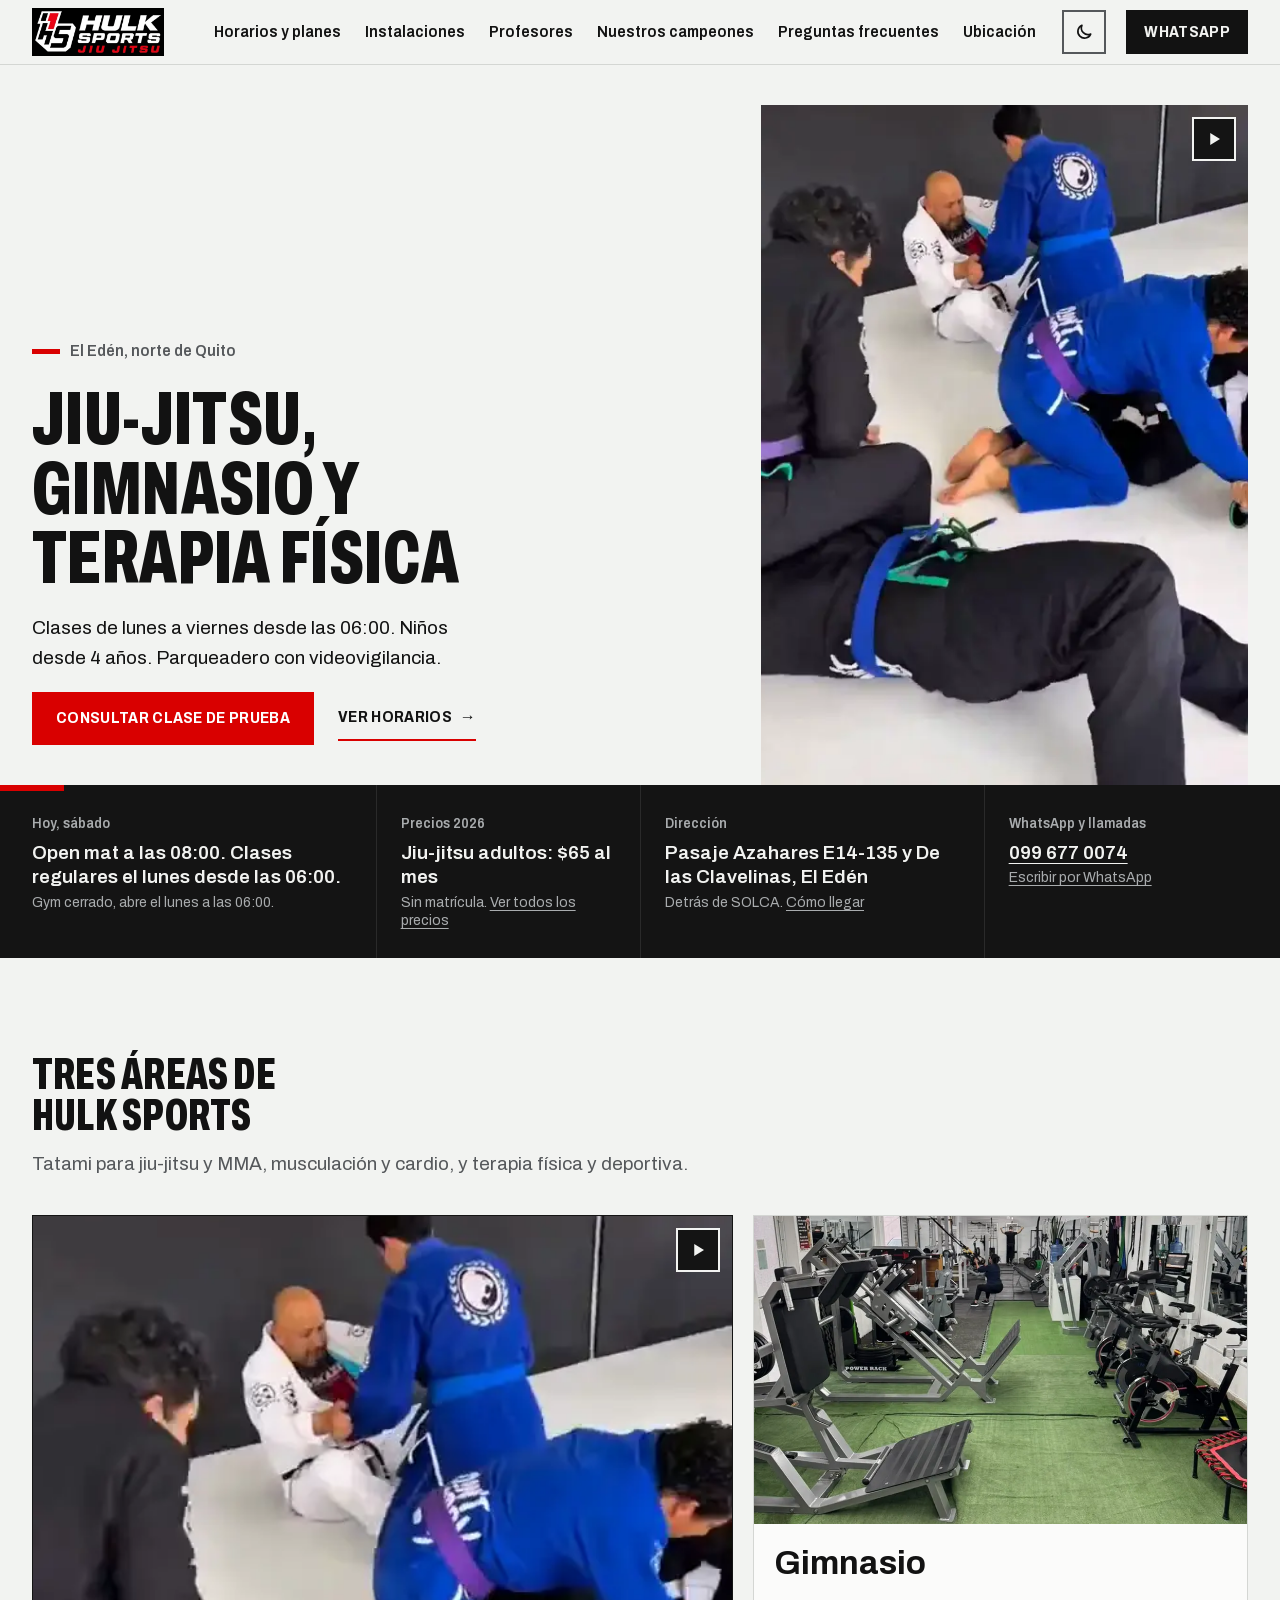
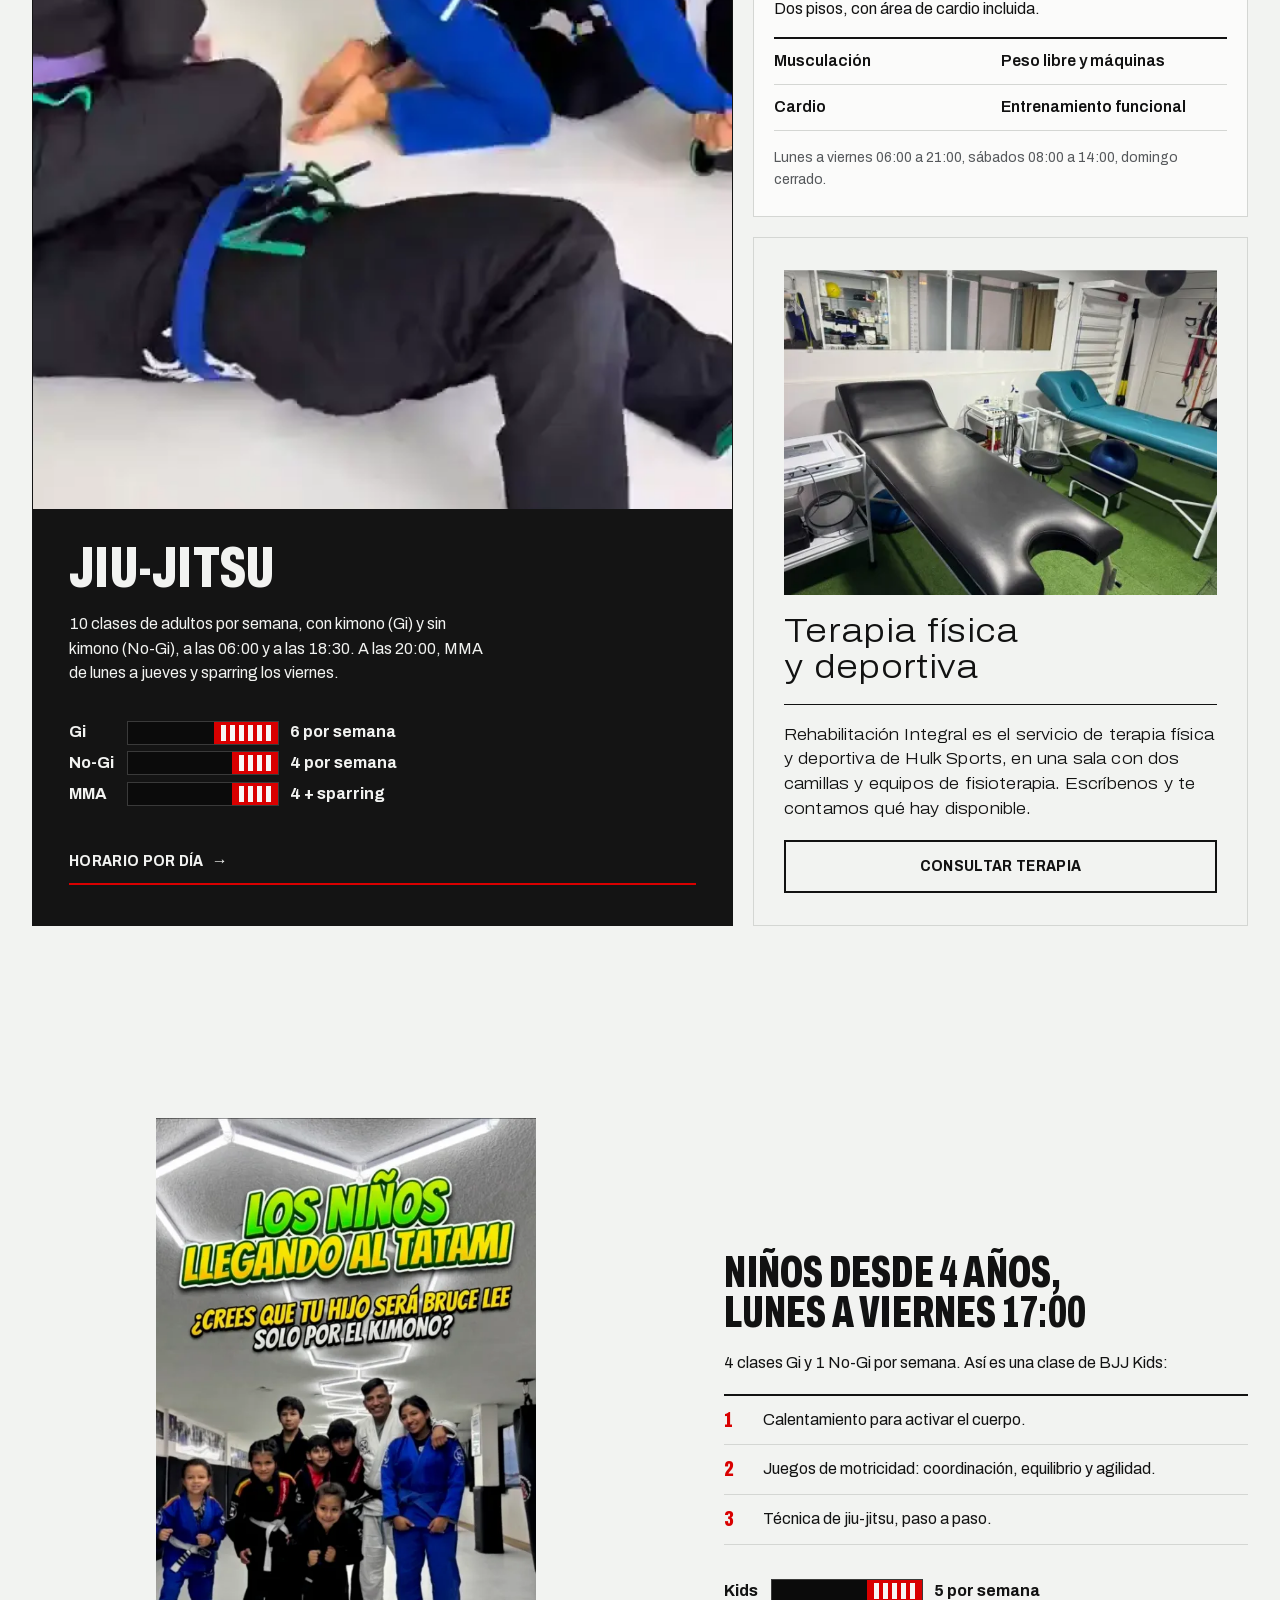
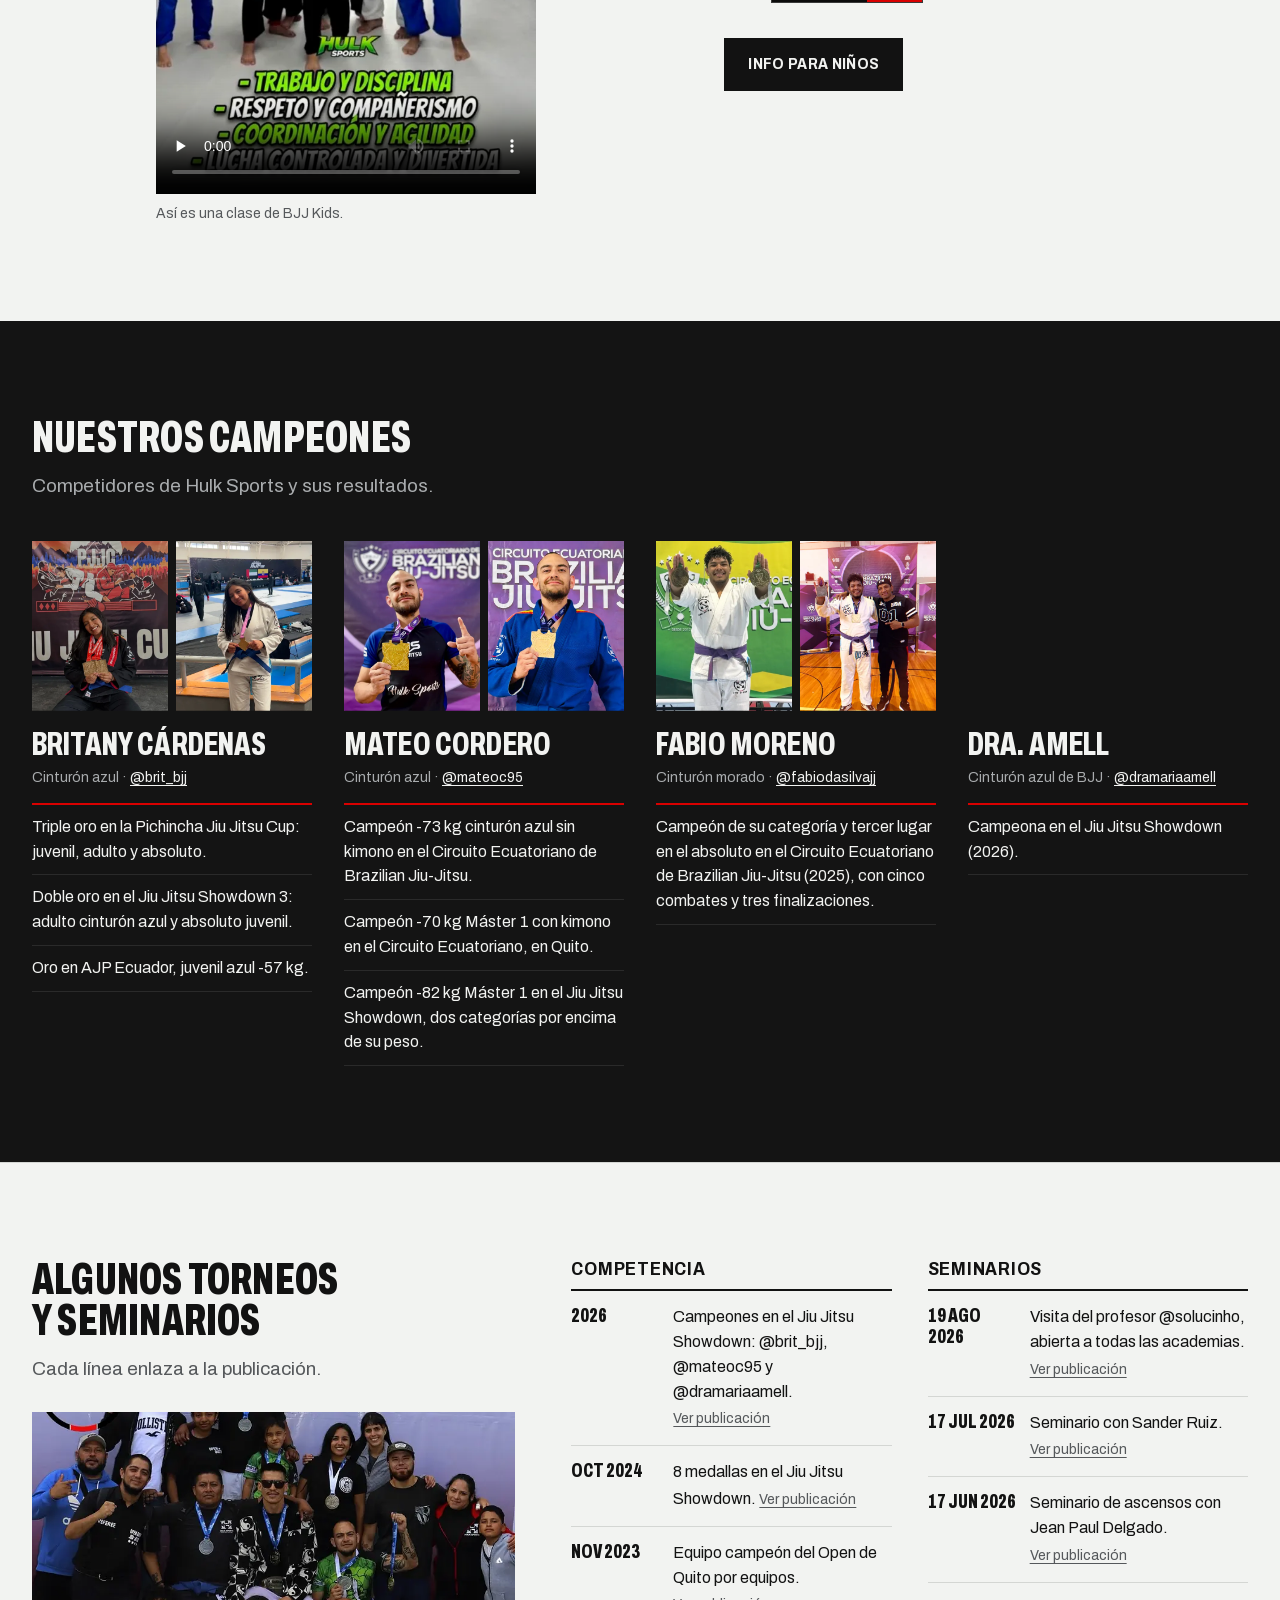
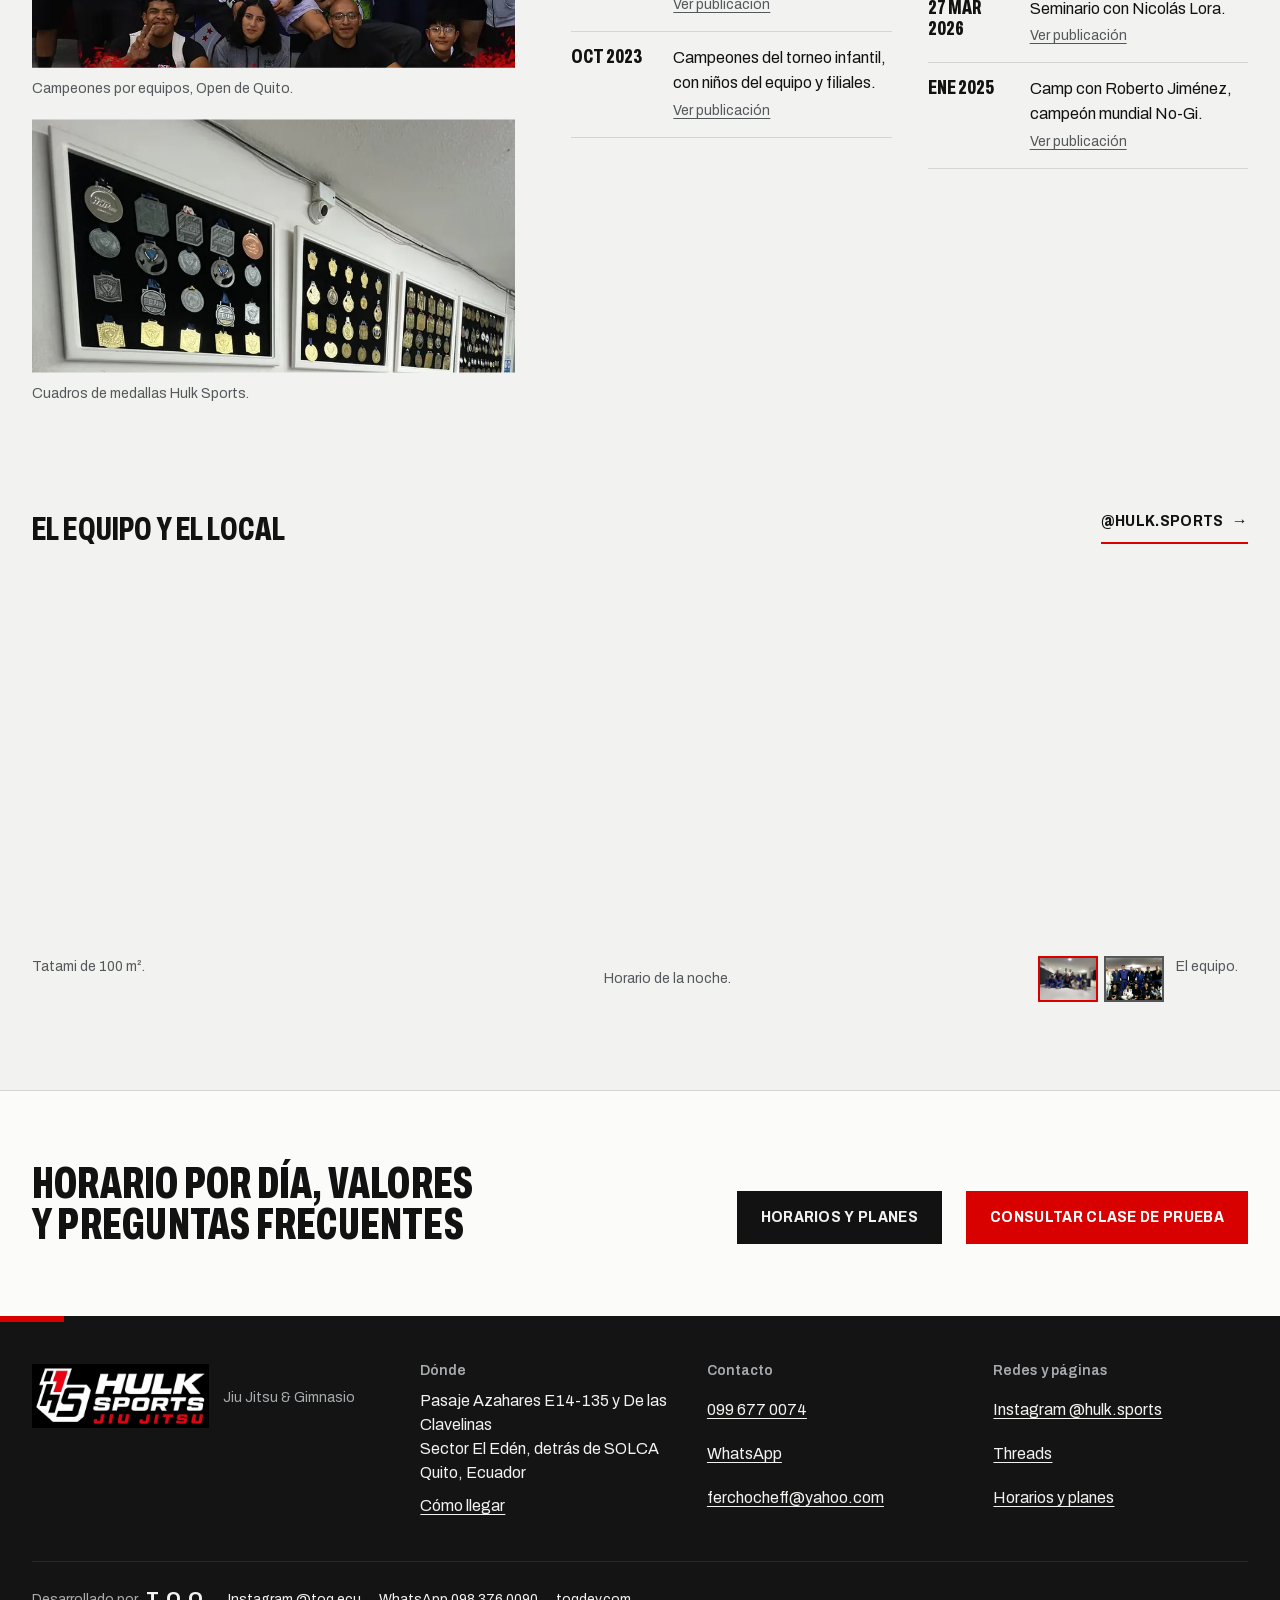
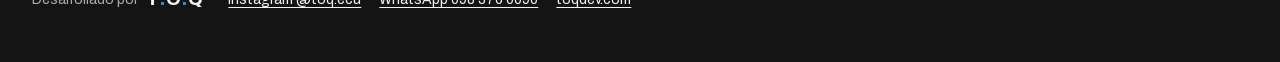
==== commit 5b278d29: "cambios" ====
--- a/index.html
+++ b/index.html
@@ -7,7 +7,7 @@
   <meta name="description" content="Academia de jiu-jitsu brasileño con y sin kimono, MMA, gimnasio y terapia física en El Edén, norte de Quito. Clases desde las 06:00 y niños desde 4 años.">
   <meta name="theme-color" content="#141414">
   <meta property="og:type" content="website">
-  <meta property="og:locale" content="es_EC">
+  <meta property="og:locale" content="es_EC"> 
   <meta property="og:site_name" content="Hulk Sports">
   <meta property="og:title" content="Jiu-jitsu, MMA, gimnasio y terapia física en Quito · Hulk Sports">
   <meta property="og:description" content="Jiu-jitsu con y sin kimono, MMA, gimnasio y terapia física. Pasaje Azahares E14-135 y De las Clavelinas, detrás de SOLCA, Quito.">
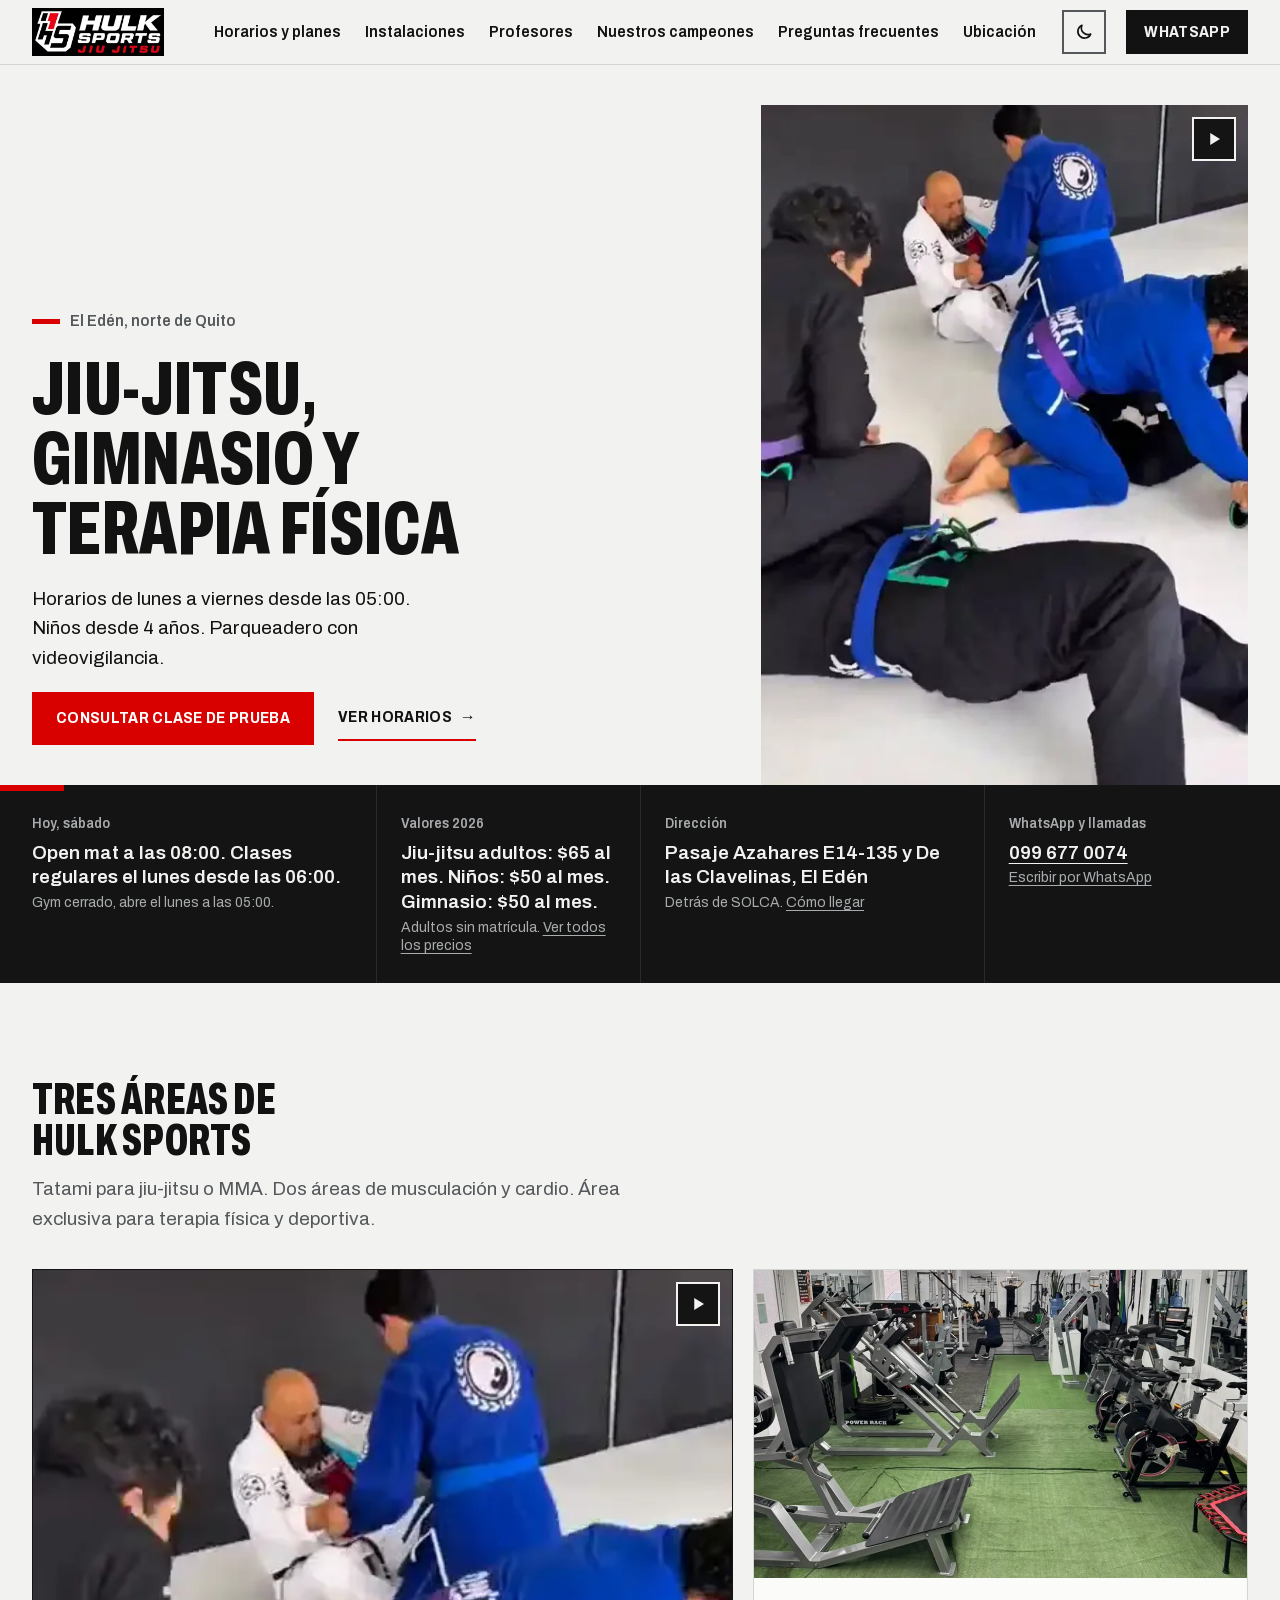
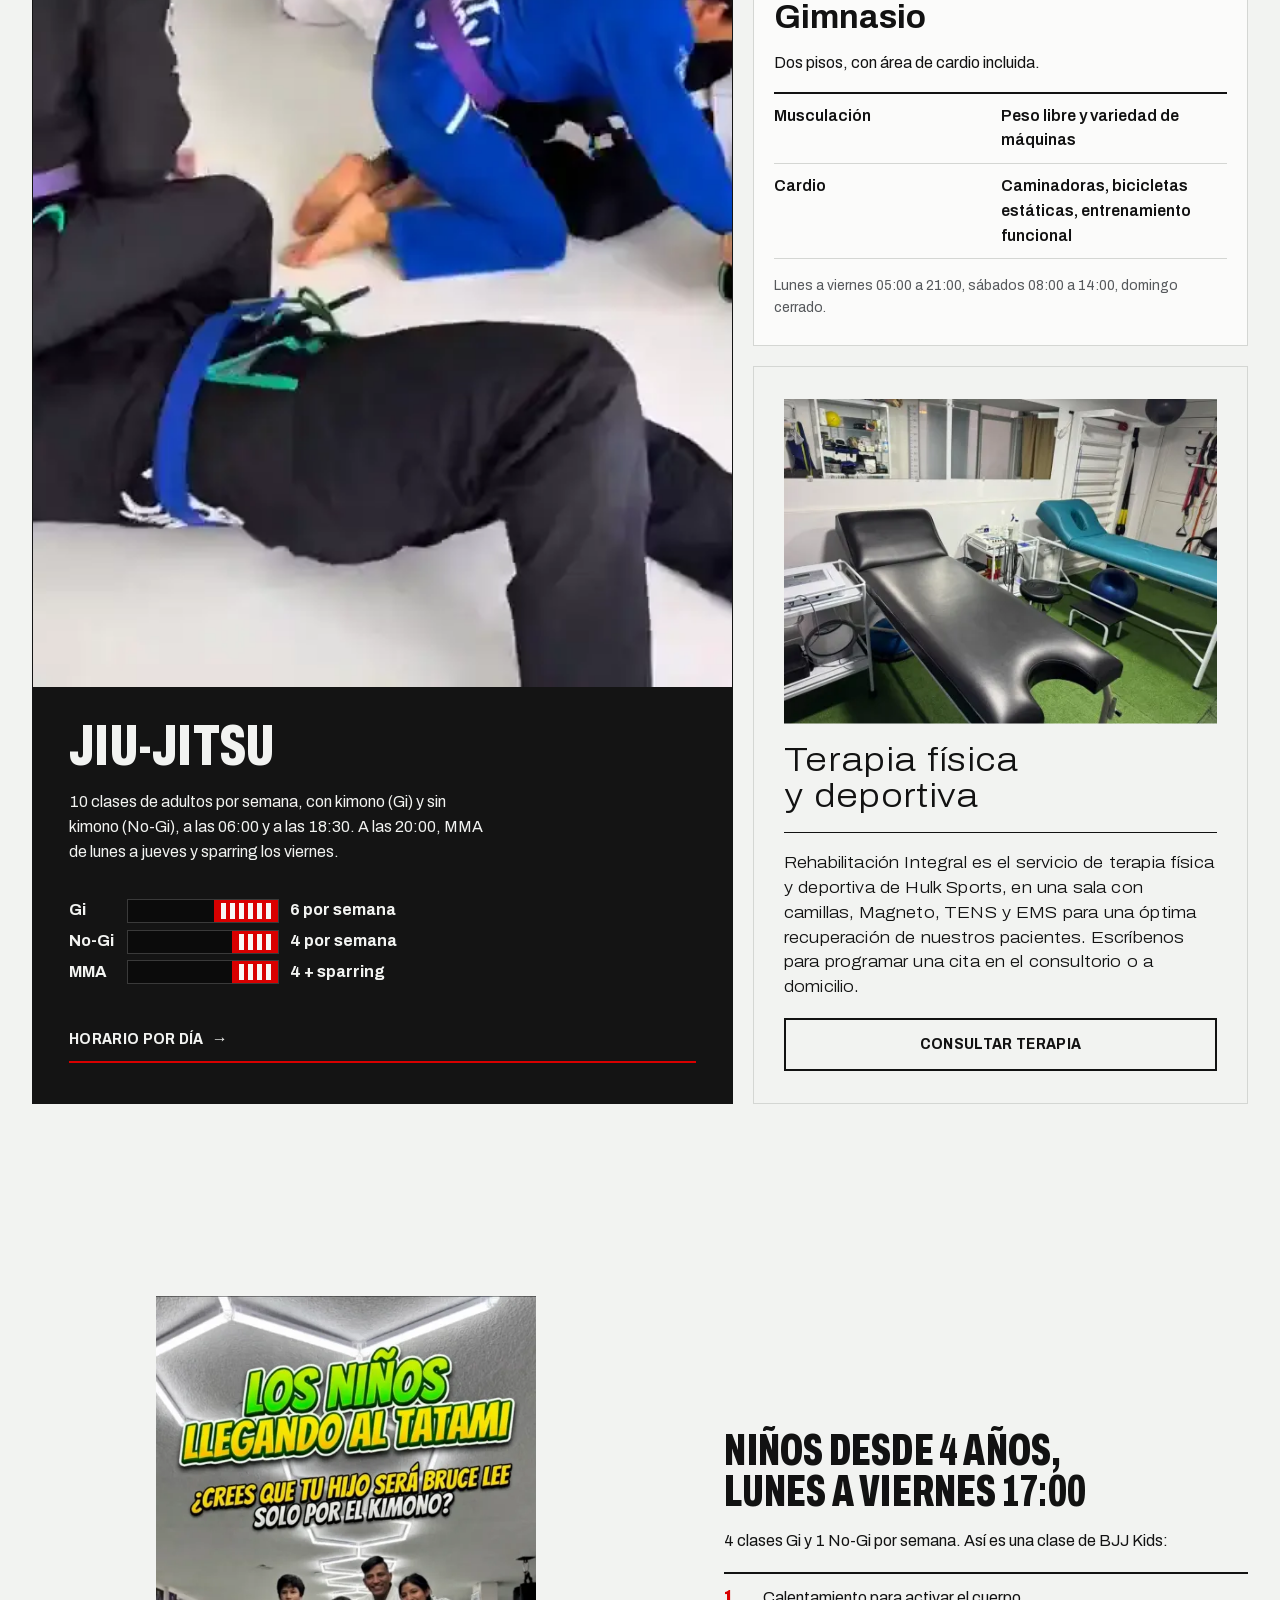
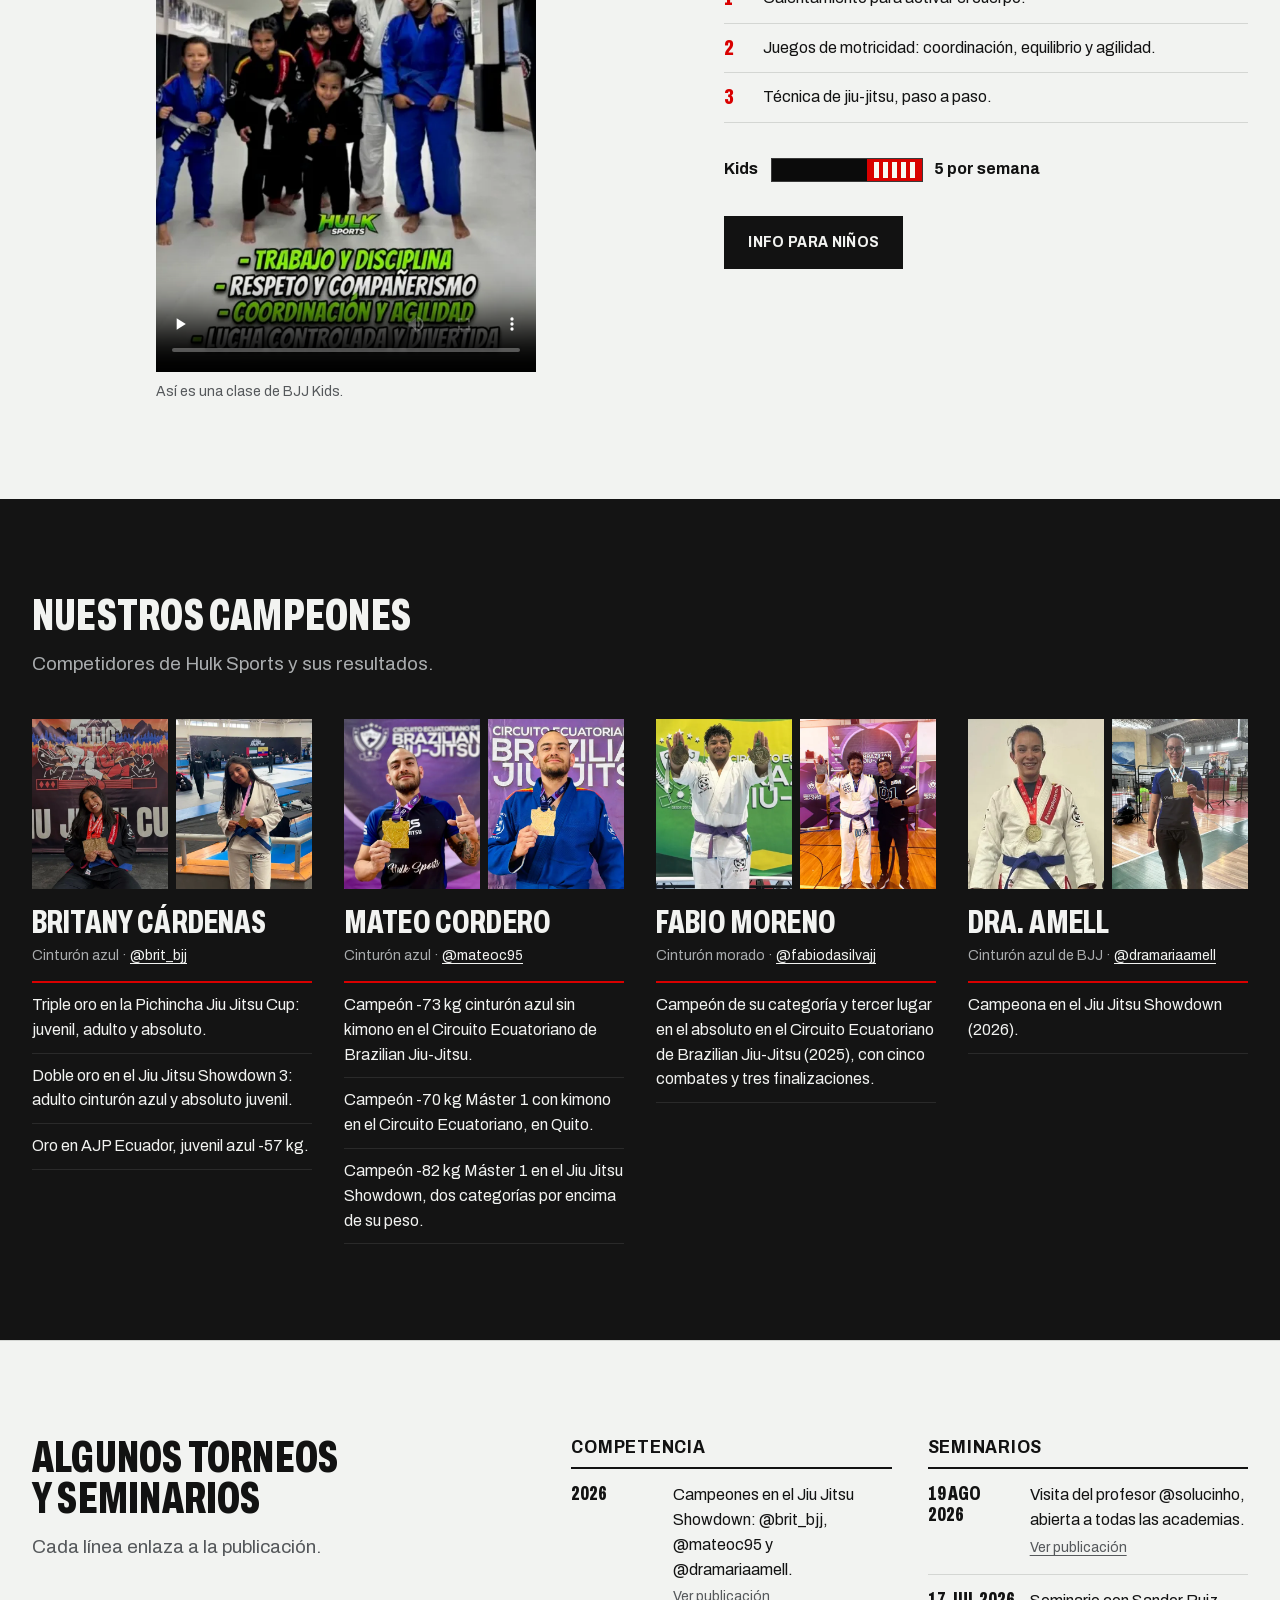
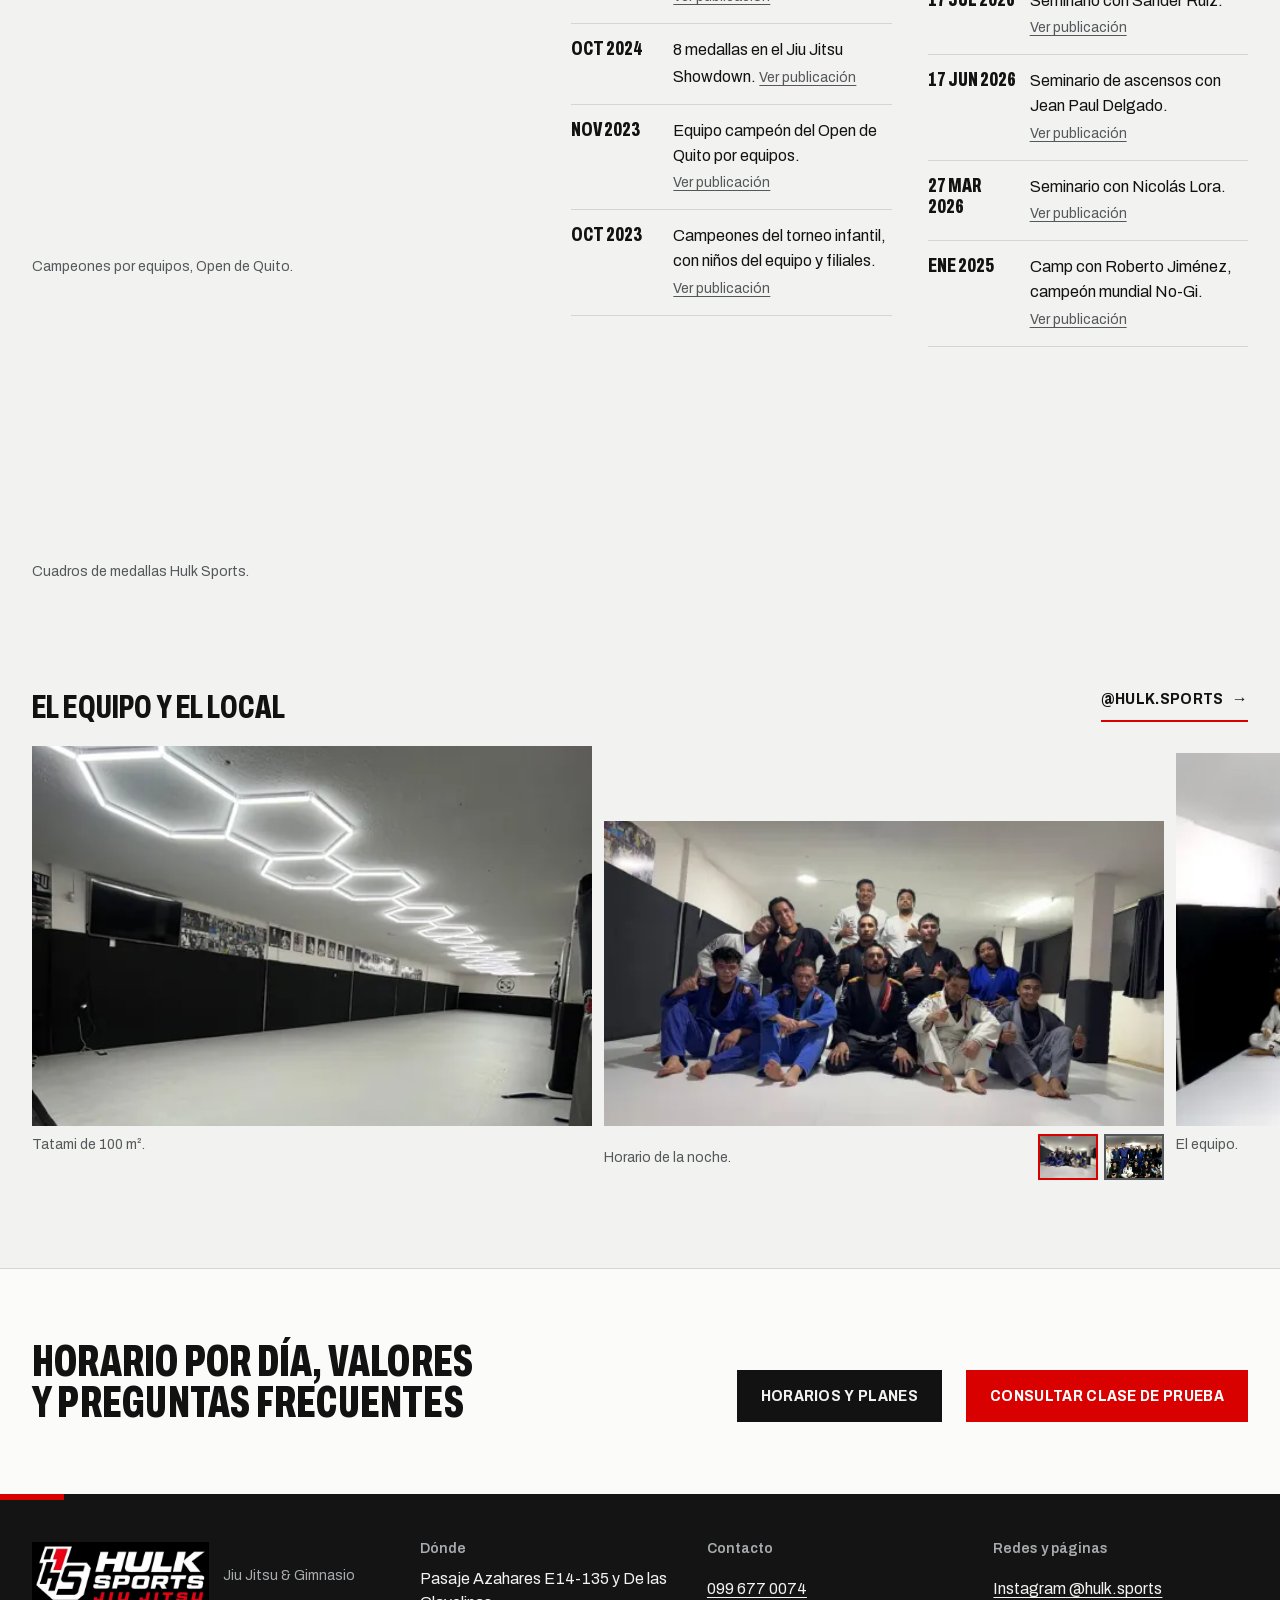
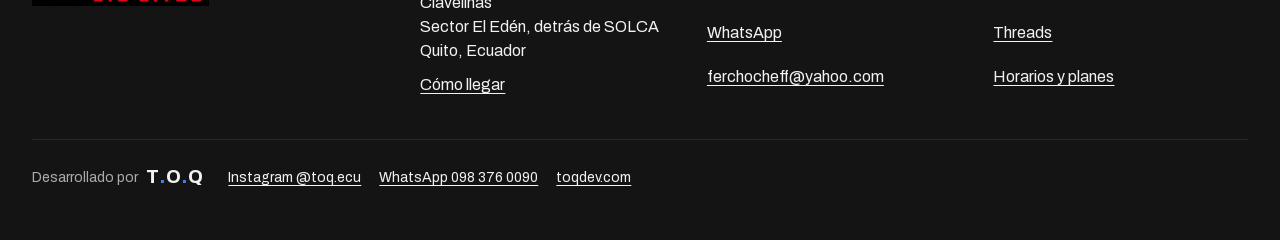
==== commit 498ebddc: "Personalización de assets 2.0, leyendas y briografías" ====
--- a/index.html
+++ b/index.html
@@ -106,7 +106,7 @@
       <div class="hero-texto">
         <p class="hero-lugar">El Edén, norte de Quito</p>
         <h1 id="titulo-hero" class="voz-golpe">Jiu-jitsu, gimnasio y terapia física</h1>
-        <p class="hero-sub">Clases de lunes a viernes desde las 06:00. Niños desde 4 años. Parqueadero con videovigilancia.</p>
+        <p class="hero-sub">Horarios de lunes a viernes desde las 05:00. Niños desde 4 años. Parqueadero con videovigilancia.</p>
         <div class="hero-acciones">
           <a class="btn btn-rojo" data-wa="prueba" href="https://wa.me/593996770074?text=Hola%20Hulk%20Sports%2C%20quiero%20consultar%20si%20tienen%20clases%20de%20prueba%20disponibles%20y%20qu%C3%A9%20horarios%20ofrecen.">Consultar clase de prueba</a>
           <a class="enlace-flecha" href="horarios-y-planes.html#horarios">Ver horarios</a>
@@ -134,9 +134,9 @@
           </dd>
         </div>
         <div>
-          <dt>Precios 2026</dt>
-          <dd>Jiu-jitsu adultos: $65 al mes
-            <span class="mini">Sin matrícula. <a href="horarios-y-planes.html#precios">Ver todos los precios</a></span></dd>
+          <dt>Valores 2026</dt>
+          <dd>Jiu-jitsu adultos: $65 al mes. Niños: $50 al mes. Gimnasio: $50 al mes.
+            <span class="mini">Adultos sin matrícula. <a href="horarios-y-planes.html#precios">Ver todos los precios</a></span></dd>
         </div>
         <div>
           <dt>Dirección</dt>
@@ -155,7 +155,7 @@
   <section id="instalaciones" class="sec" aria-labelledby="titulo-areas">
     <div class="wrap">
       <h2 id="titulo-areas" class="sec-titulo voz-golpe">Tres áreas de Hulk Sports</h2>
-      <p class="sec-intro">Tatami para jiu-jitsu y MMA, musculación y cardio, y terapia física y deportiva.</p>
+      <p class="sec-intro">Tatami para jiu-jitsu o MMA. Dos áreas de musculación y cardio. Área exclusiva para terapia física y deportiva.</p>
 
       <div class="areas-grid">
         <article class="area area-bjj" aria-labelledby="t-bjj">
@@ -187,11 +187,11 @@
             <p>Dos pisos, con área de cardio incluida.</p>
             <ul class="zonas">
               <li>Musculación</li>
-              <li>Peso libre y máquinas</li>
+              <li>Peso libre y variedad de máquinas</li>
               <li>Cardio</li>
-              <li>Entrenamiento funcional</li>
+              <li>Caminadoras, bicicletas estáticas, entrenamiento funcional</li>
             </ul>
-            <p class="nota">Lunes a viernes 06:00 a 21:00, sábados 08:00 a 14:00, domingo cerrado.</p>
+            <p class="nota">Lunes a viernes 05:00 a 21:00, sábados 08:00 a 14:00, domingo cerrado.</p>
           </div>
         </article>
 
@@ -199,7 +199,7 @@
           <img src="assets/fotos/fisio-camillas-480.webp" srcset="assets/fotos/fisio-camillas-480.webp 480w, assets/fotos/fisio-camillas-800.webp 800w" sizes="(min-width: 900px) 34vw, 100vw" width="1280" height="960" alt="Sala de terapia física con dos camillas, una negra y una turquesa, equipos con electrodos sobre carritos, balón de ejercicio y espaldera" loading="lazy" decoding="async" data-revelar>
           <h3 id="t-fisio" class="voz-calma">Terapia física y deportiva</h3>
           <div class="linea" aria-hidden="true"></div>
-          <p class="voz-calma">Rehabilitación Integral es el servicio de terapia física y deportiva de Hulk Sports, en una sala con dos camillas y equipos de fisioterapia. Escríbenos y te contamos qué hay disponible.</p>
+          <p class="voz-calma">Rehabilitación Integral es el servicio de terapia física y deportiva de Hulk Sports, en una sala con camillas, Magneto, TENS y EMS para una óptima recuperación de nuestros pacientes. Escríbenos para programar una cita en el consultorio o a domicilio.</p>
           <a class="btn btn-borde" data-wa="fisio" href="https://wa.me/593996770074?text=Hola%20Hulk%20Sports%2C%20quiero%20consultar%20por%20el%20servicio%20de%20terapia%20f%C3%ADsica%20y%20deportiva.">Consultar terapia</a>
         </article>
       </div>
--- a/css/styles.css
+++ b/css/styles.css
@@ -571,7 +571,11 @@
 .promo-cifra span { display: block; margin-top: 6px; font-size: var(--t-19); font-weight: 600; }
 .promo-fecha { font-size: var(--t-14); color: var(--franja-gris); }
 .precios-otros { margin-bottom: -12px; color: var(--gris); }
-@media (min-width: 768px) { .tarifas-grid { grid-template-columns: 3fr 2fr; gap: 40px; align-items: start; } }
+@media (min-width: 768px) {
+  .tarifas-grid { grid-template-columns: 3fr 2fr; gap: 32px 40px; align-items: start; }
+  /* Adultos a la izquierda; promo y mensualidades a la derecha (si la promo vence, las mensualidades suben) */
+  .tarifas-grid > .tarifas:first-child { grid-row: span 2; }
+}
 .btn-grande { width: min(100%, 380px); min-height: 64px; padding: 16px 32px; font-size: var(--t-19); }
 
 /* Gym página 2 */
@@ -646,8 +650,28 @@
 .profe-foto { margin: -20px -20px 6px; }
 .profe-foto img { display: block; width: 100%; height: auto; aspect-ratio: 4 / 5; object-fit: cover; object-position: 50% 20%; }
 .profe h4 { font-size: var(--t-33); }
+.profe-texto { display: grid; gap: 10px; align-content: start; }
+.profe-datos { list-style: none; margin: 0; padding: 0; display: flex; flex-wrap: wrap; gap: 6px; }
+.profe-datos li { padding: 4px 10px; border: 1px solid var(--filo); font-size: var(--t-14); font-weight: 600; }
+/* Biografía completa: se despliega para no alargar la sección */
+.profe-bio { border-top: 1px solid var(--filo); }
+.profe-bio summary { list-style: none; cursor: pointer; display: flex; justify-content: space-between; align-items: center; gap: 12px; min-height: 44px; font-weight: 700; }
+.profe-bio summary::-webkit-details-marker { display: none; }
+.profe-bio summary::after { content: "+"; font-weight: 400; font-size: 1.5rem; line-height: 1; transition: transform 200ms var(--ease-out); }
+.profe-bio[open] summary::after { transform: rotate(45deg); }
+.profe-bio > div { display: grid; gap: 12px; padding-bottom: 8px; }
 @media (min-width: 600px) { .credenciales { grid-template-columns: 1fr 1fr; } }
-@media (min-width: 768px) { .profes { grid-template-columns: repeat(3, 1fr); gap: 24px; } }
+@media (min-width: 768px) {
+  .profes { grid-template-columns: 1fr 1fr; gap: 24px; align-items: start; }
+  .profe-corto { grid-column: 1 / -1; }
+  .profe-foto img { aspect-ratio: 4 / 3; }
+}
+/* Pantallas anchas: foto a la izquierda y texto a la derecha, para que la foto no quede enorme */
+@media (min-width: 1200px) {
+  .profe-con-foto { grid-template-columns: minmax(0, 2fr) minmax(0, 3fr); column-gap: 20px; }
+  .profe-con-foto .profe-foto { margin: -20px 0 0 -20px; }
+  .profe-con-foto .profe-foto img { aspect-ratio: 4 / 5; }
+}
 @media (min-width: 900px) {
   .equipo .wrap { gap: 40px; }
   .coach { grid-template-columns: 5fr 7fr; }
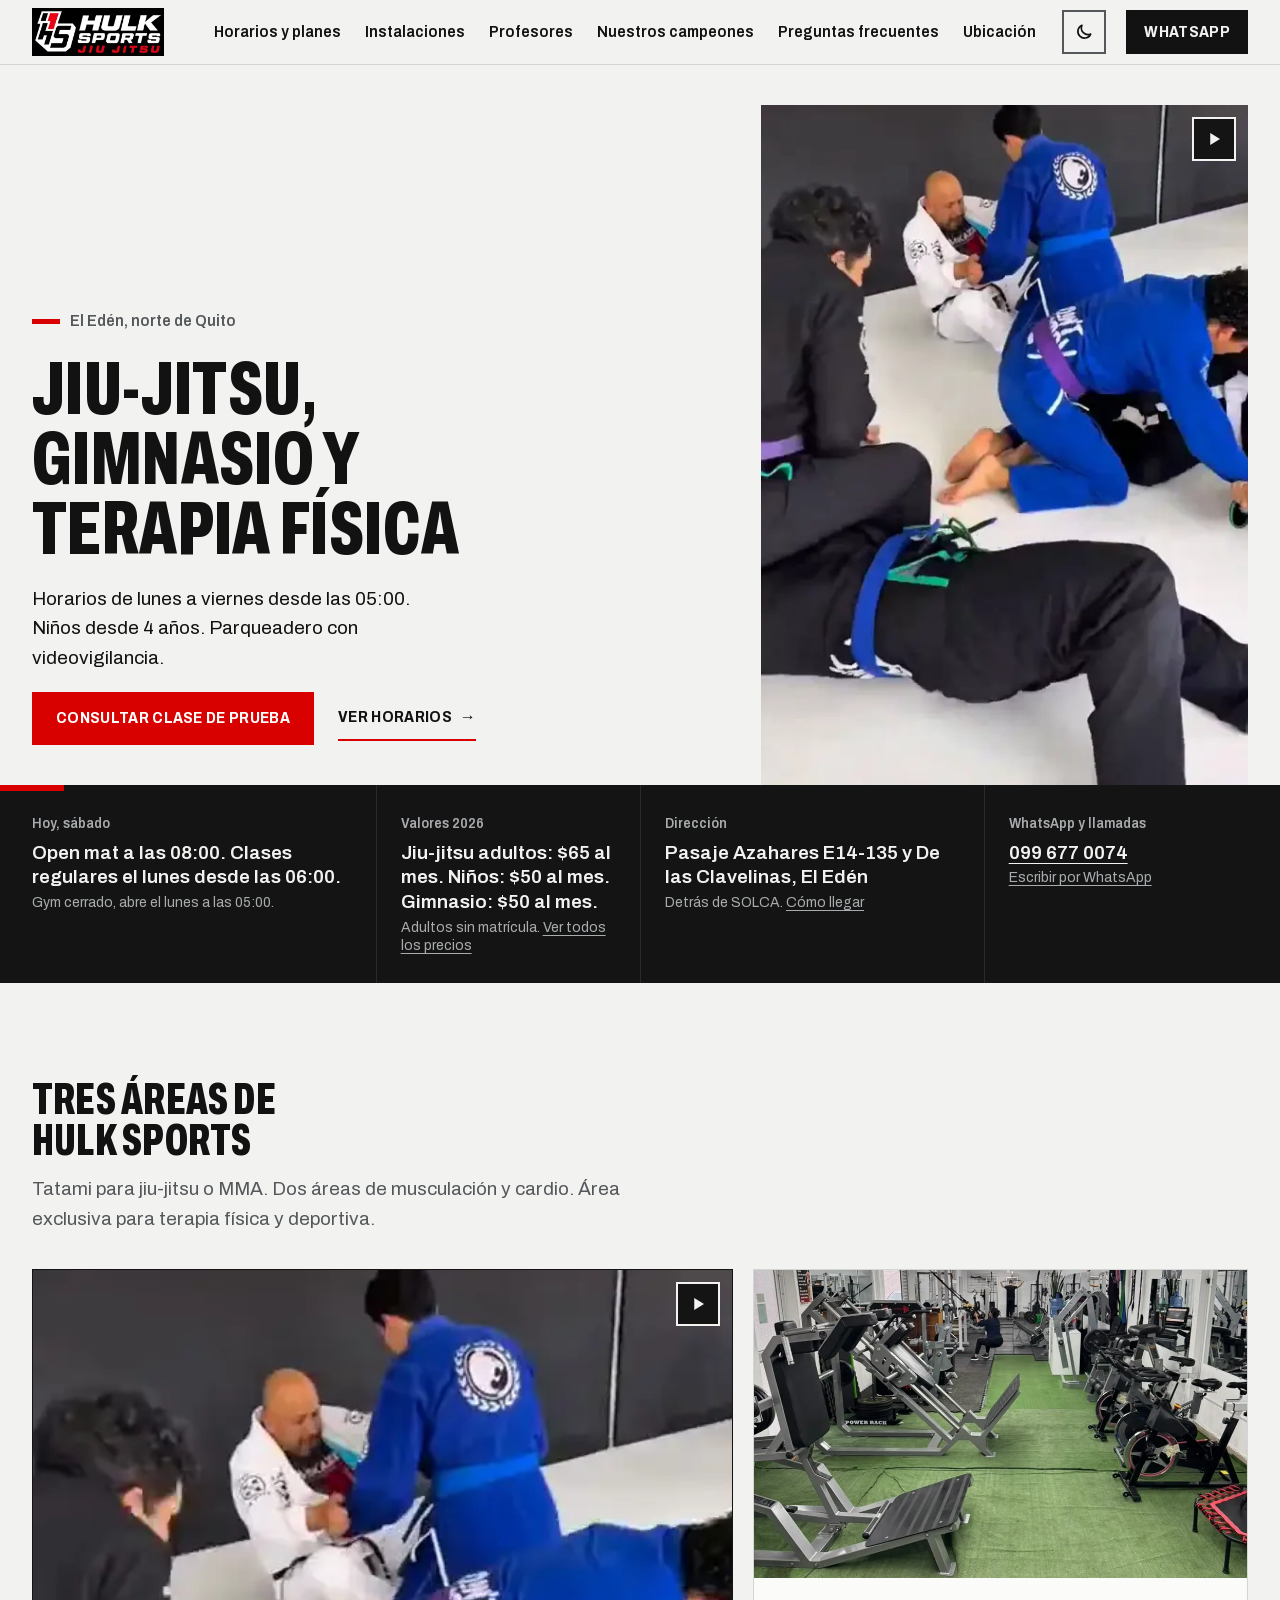
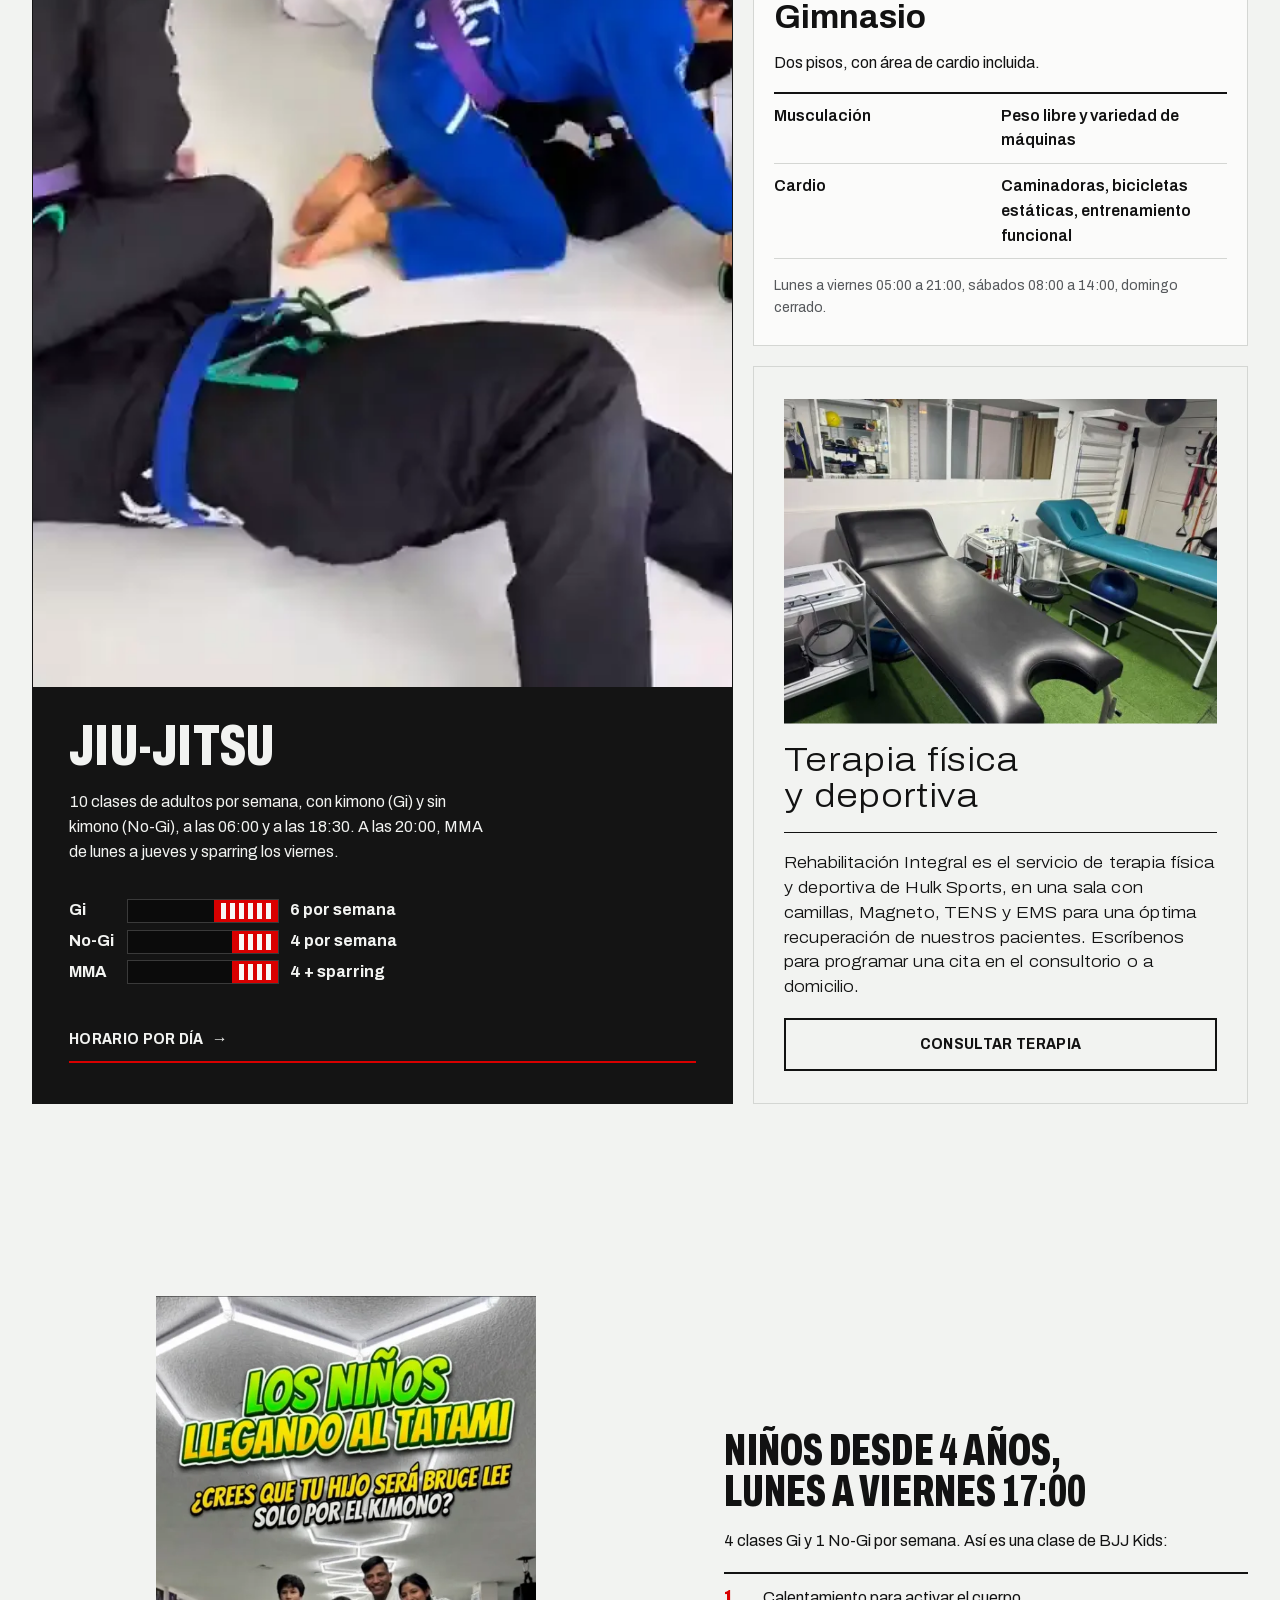
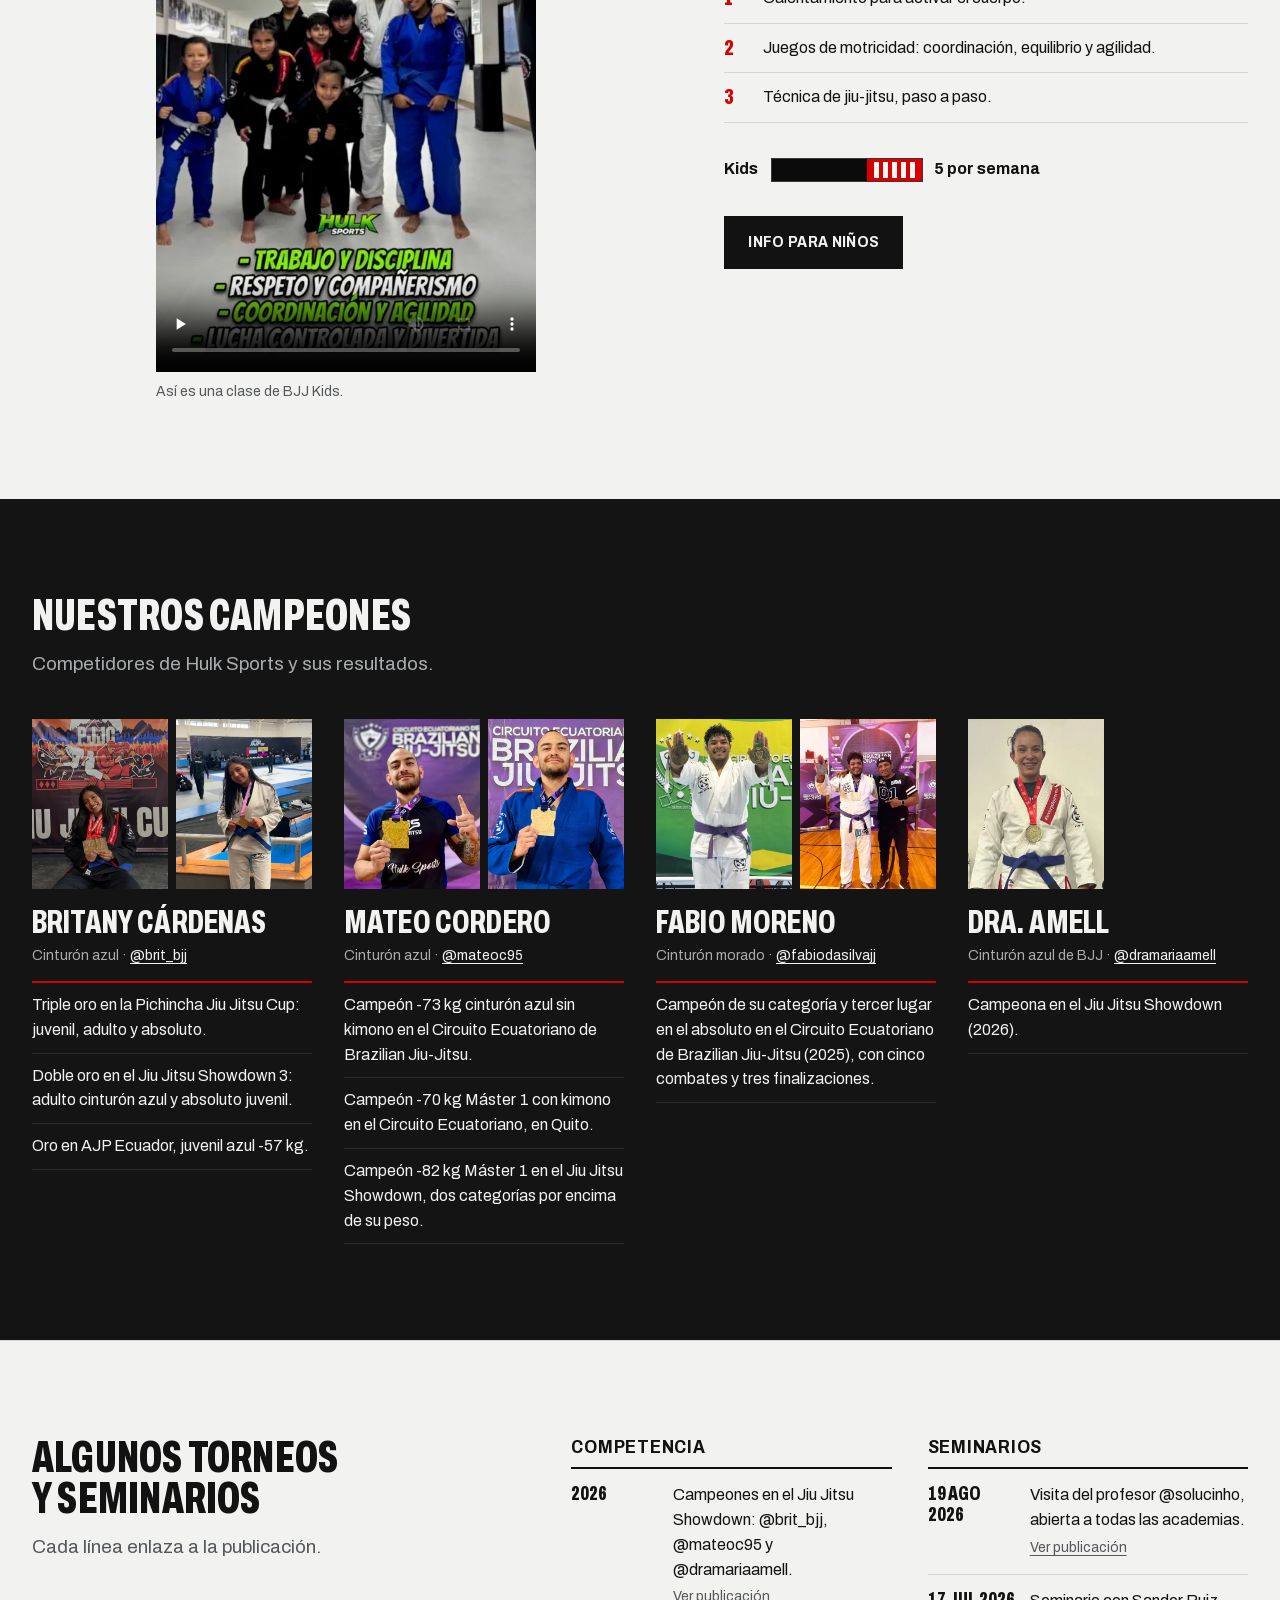
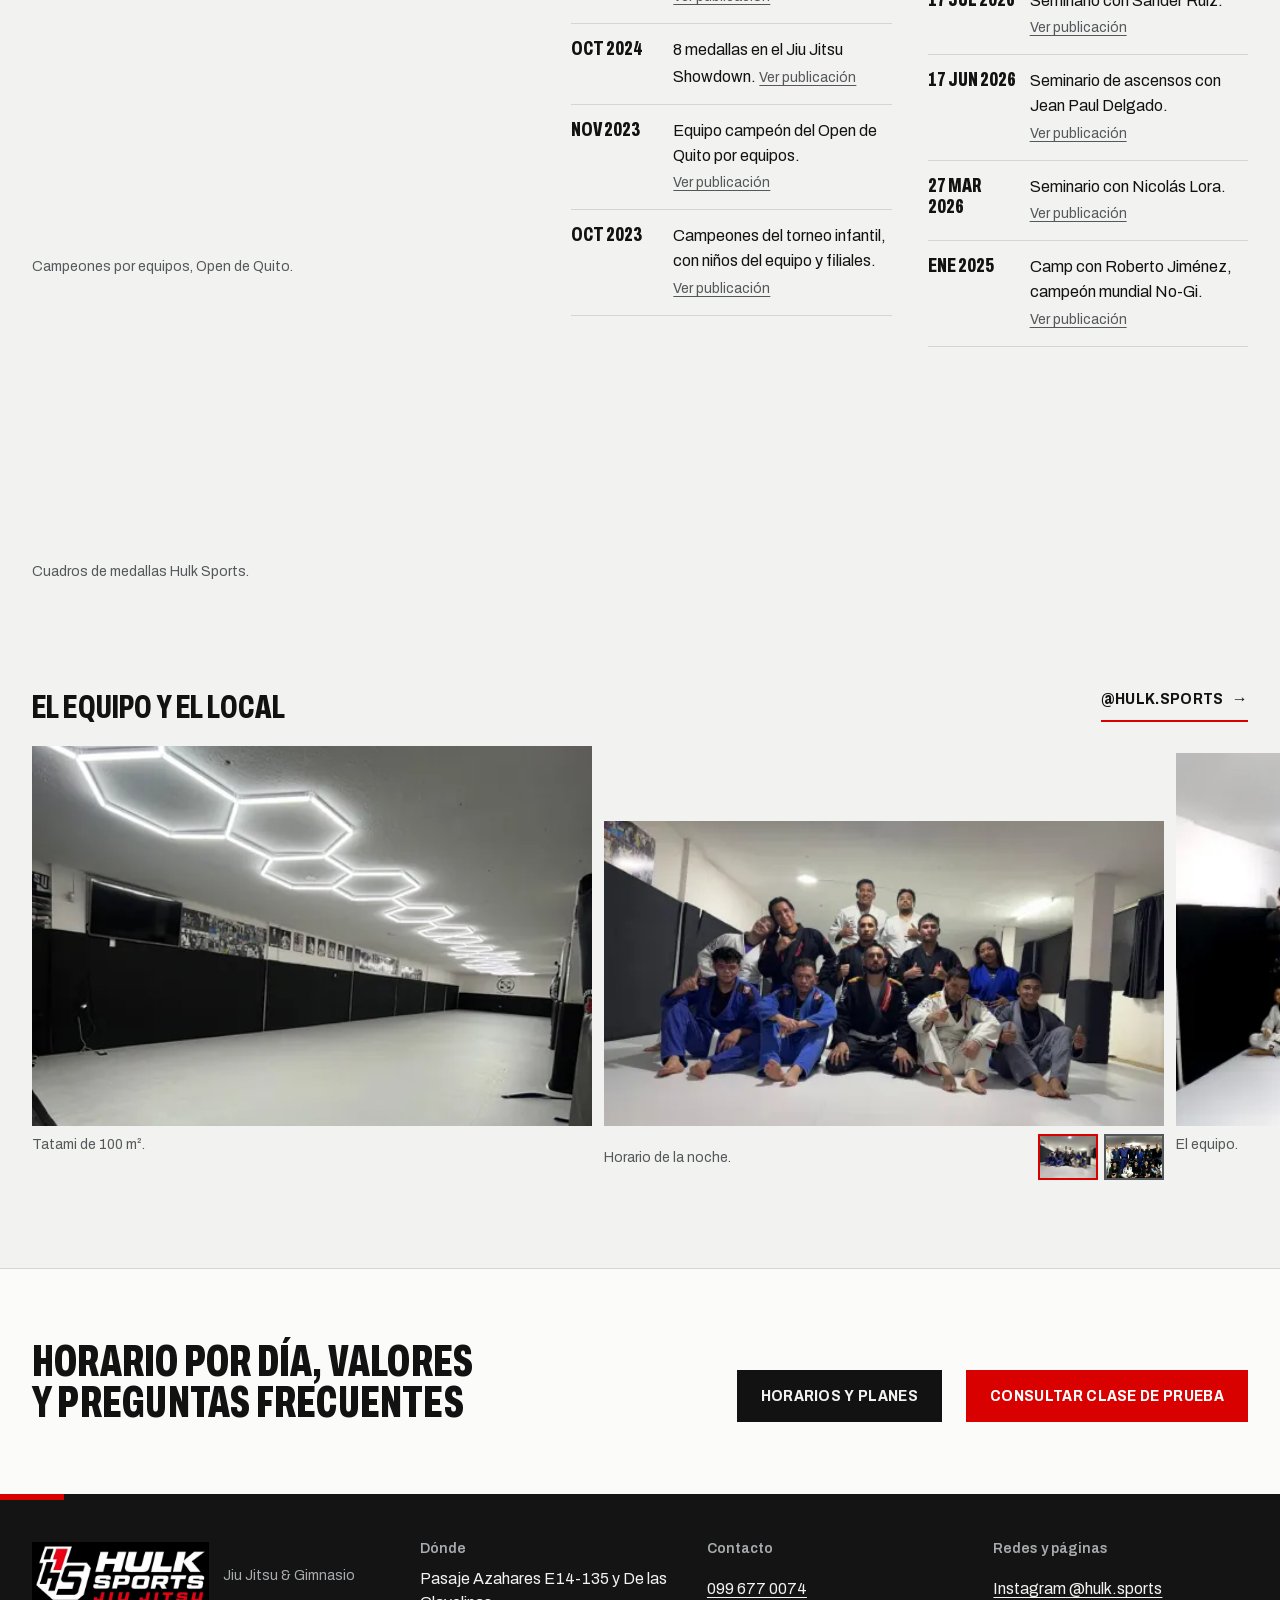
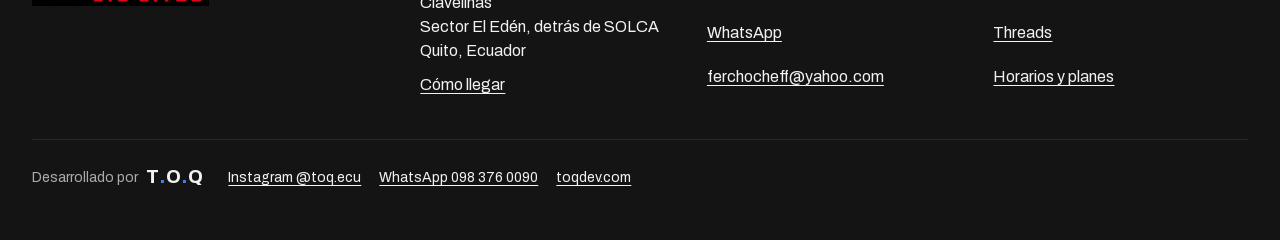
==== commit 8f664c65: "Preparación para infraestrucugura en cloudflares" ====
--- a/index.html
+++ b/index.html
@@ -63,7 +63,7 @@
       {
         "@type": "MedicalBusiness",
         "@id": "https://hulksportsec.com/#rehabilitacion",
-        "url": "https://hulksportsec.com/horarios-y-planes.html#terapia",
+        "url": "https://hulksportsec.com/horarios-y-planes#terapia",
         "name": "Rehabilitación Integral · Hulk Sports",
         "telephone": "+593996770074",
         "containedInPlace": {"@id": "https://hulksportsec.com/#hulk-sports"},
--- a/css/styles.css
+++ b/css/styles.css
@@ -685,6 +685,15 @@
   .trayectoria img, .trayectoria-fotos figure:nth-child(3) img { aspect-ratio: 1; object-position: 50% 25%; }
 }
 
+/* Página 404 (sin cabecera ni barra móvil) */
+body.sin-barra { padding-bottom: 0; }
+.no-encontrada { min-height: 100vh; min-height: 100dvh; display: grid; align-items: center; padding-block: 48px; }
+.no-encontrada .wrap { display: grid; gap: 20px; justify-items: start; }
+.no-encontrada .marca { margin-bottom: 16px; }
+.no-encontrada-codigo { font-size: var(--t-14); font-weight: 600; letter-spacing: 0.06em; text-transform: uppercase; color: var(--rojo-texto); }
+.no-encontrada h1 { font-size: var(--t-76); max-width: 14ch; }
+.no-encontrada .acciones { display: flex; flex-wrap: wrap; gap: 12px; }
+
 /* FAQ */
 .faq { border-top: 1px solid var(--filo); }
 .faq .wrap { display: grid; gap: 28px; }
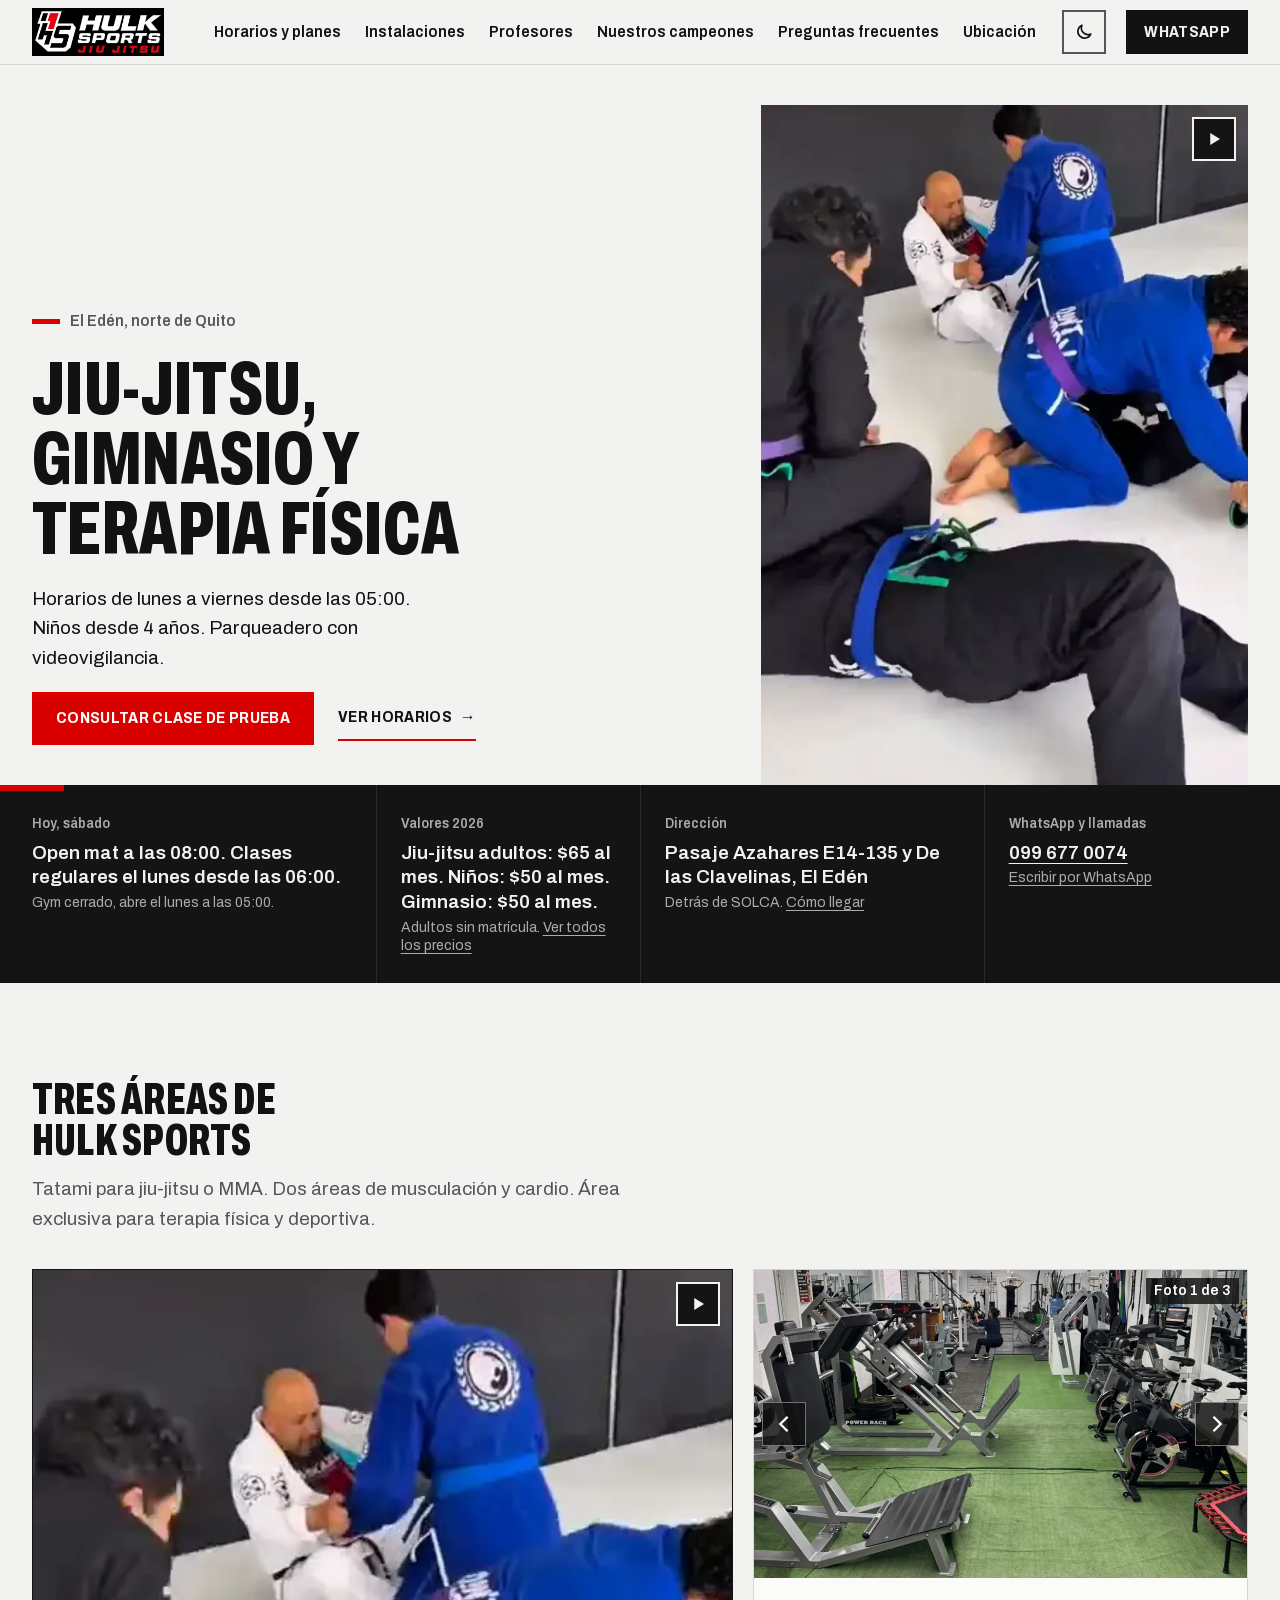
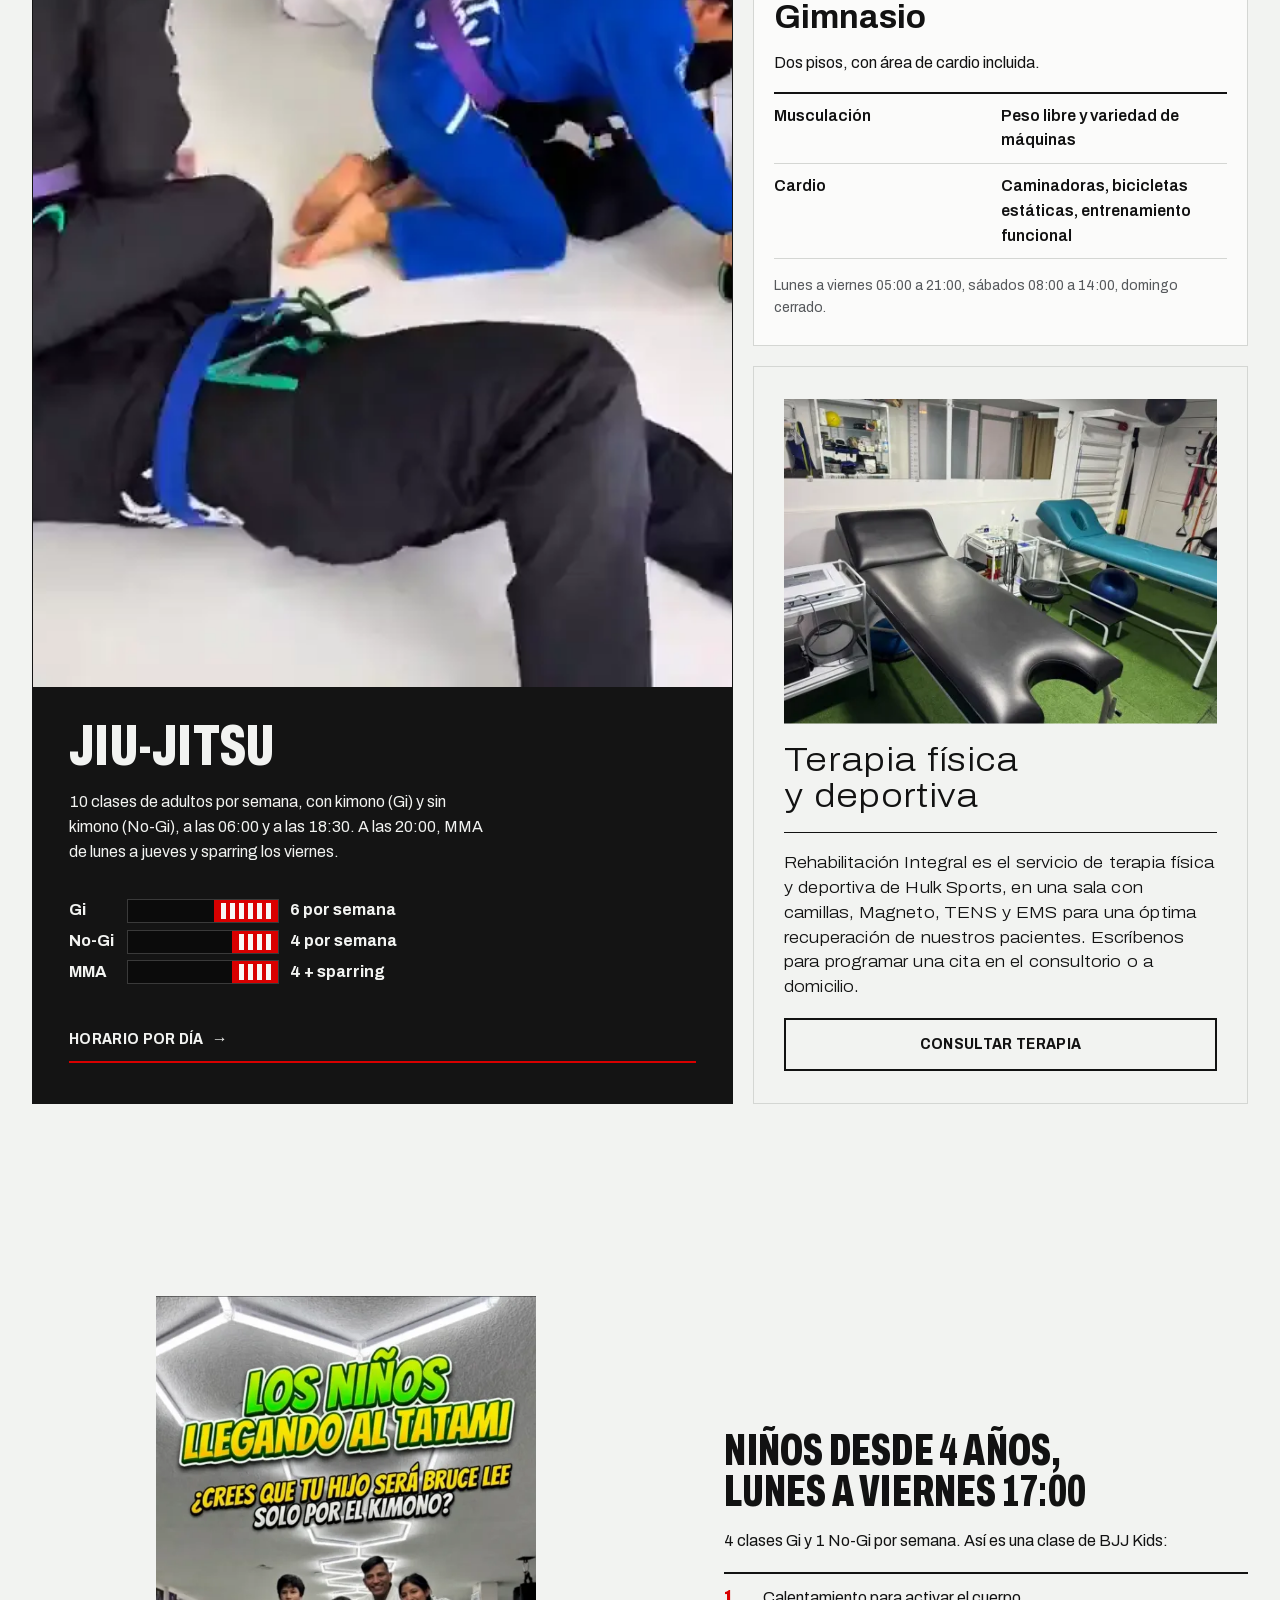
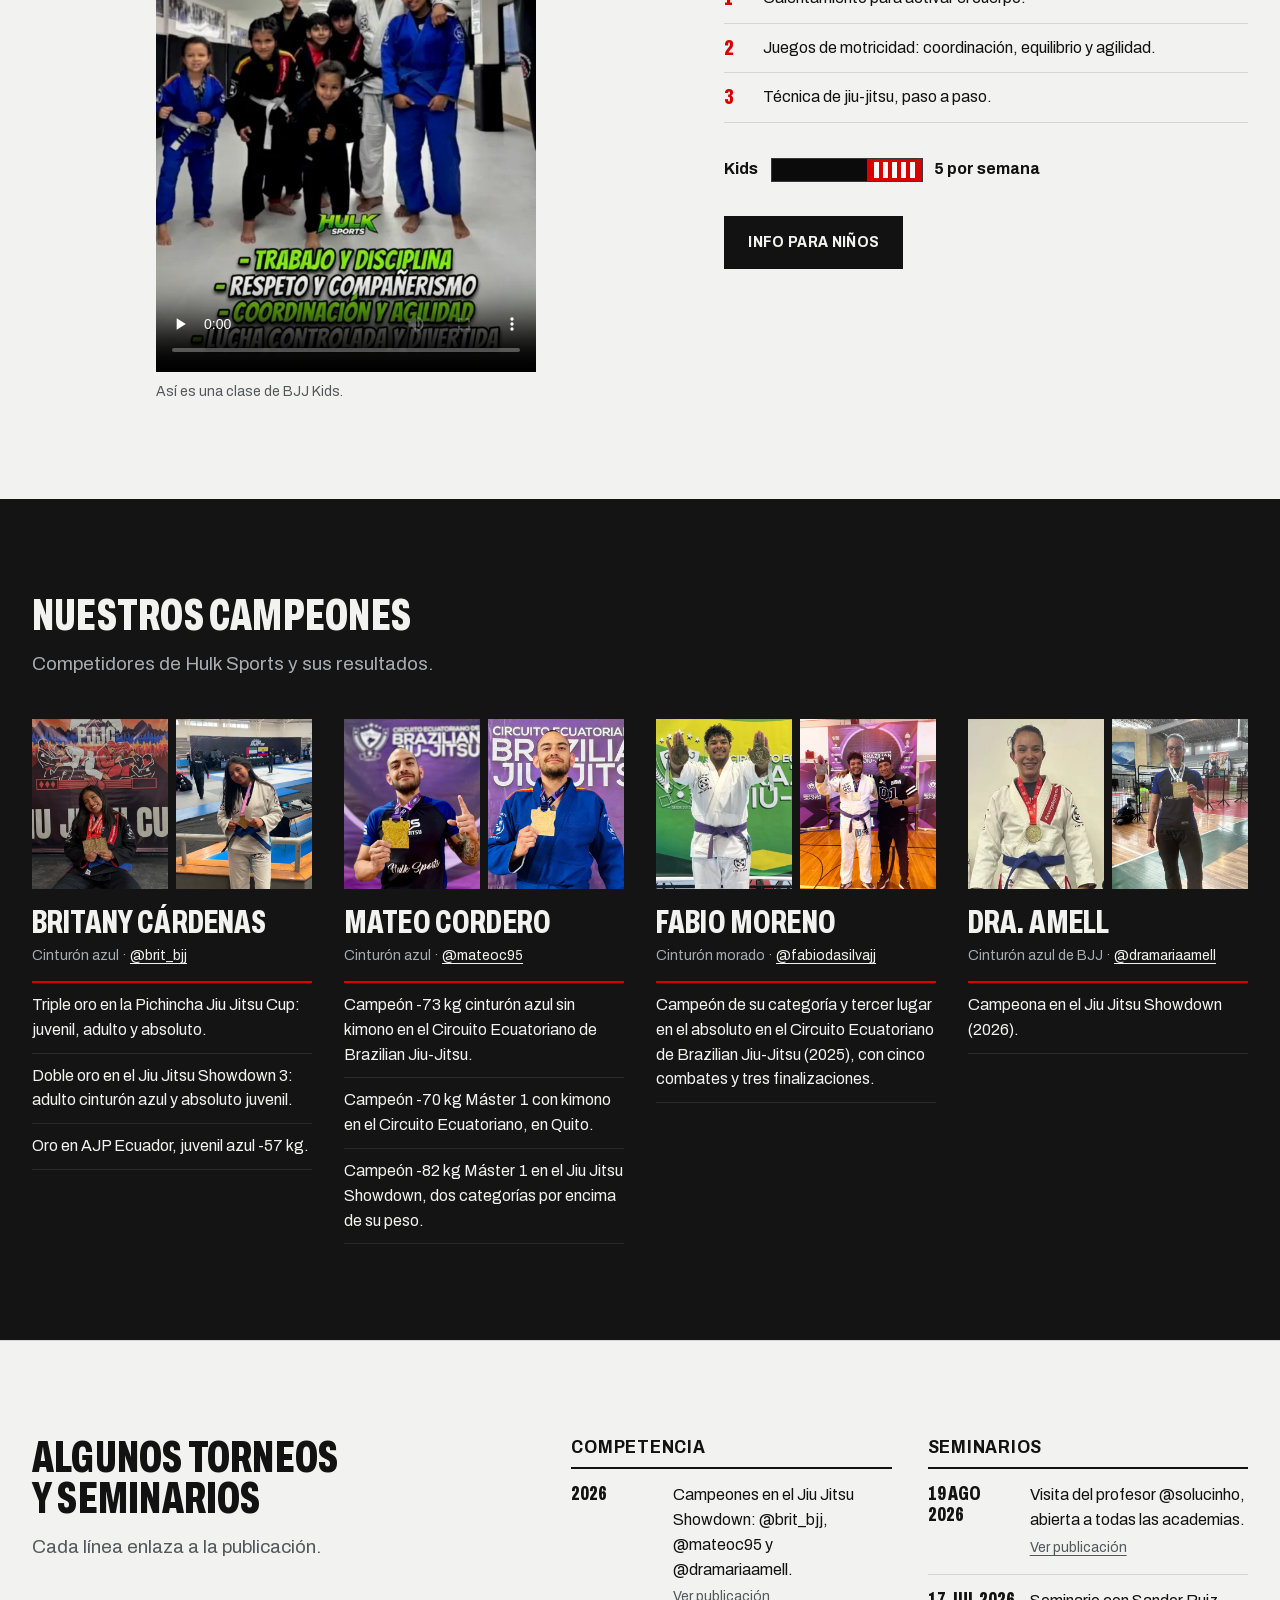
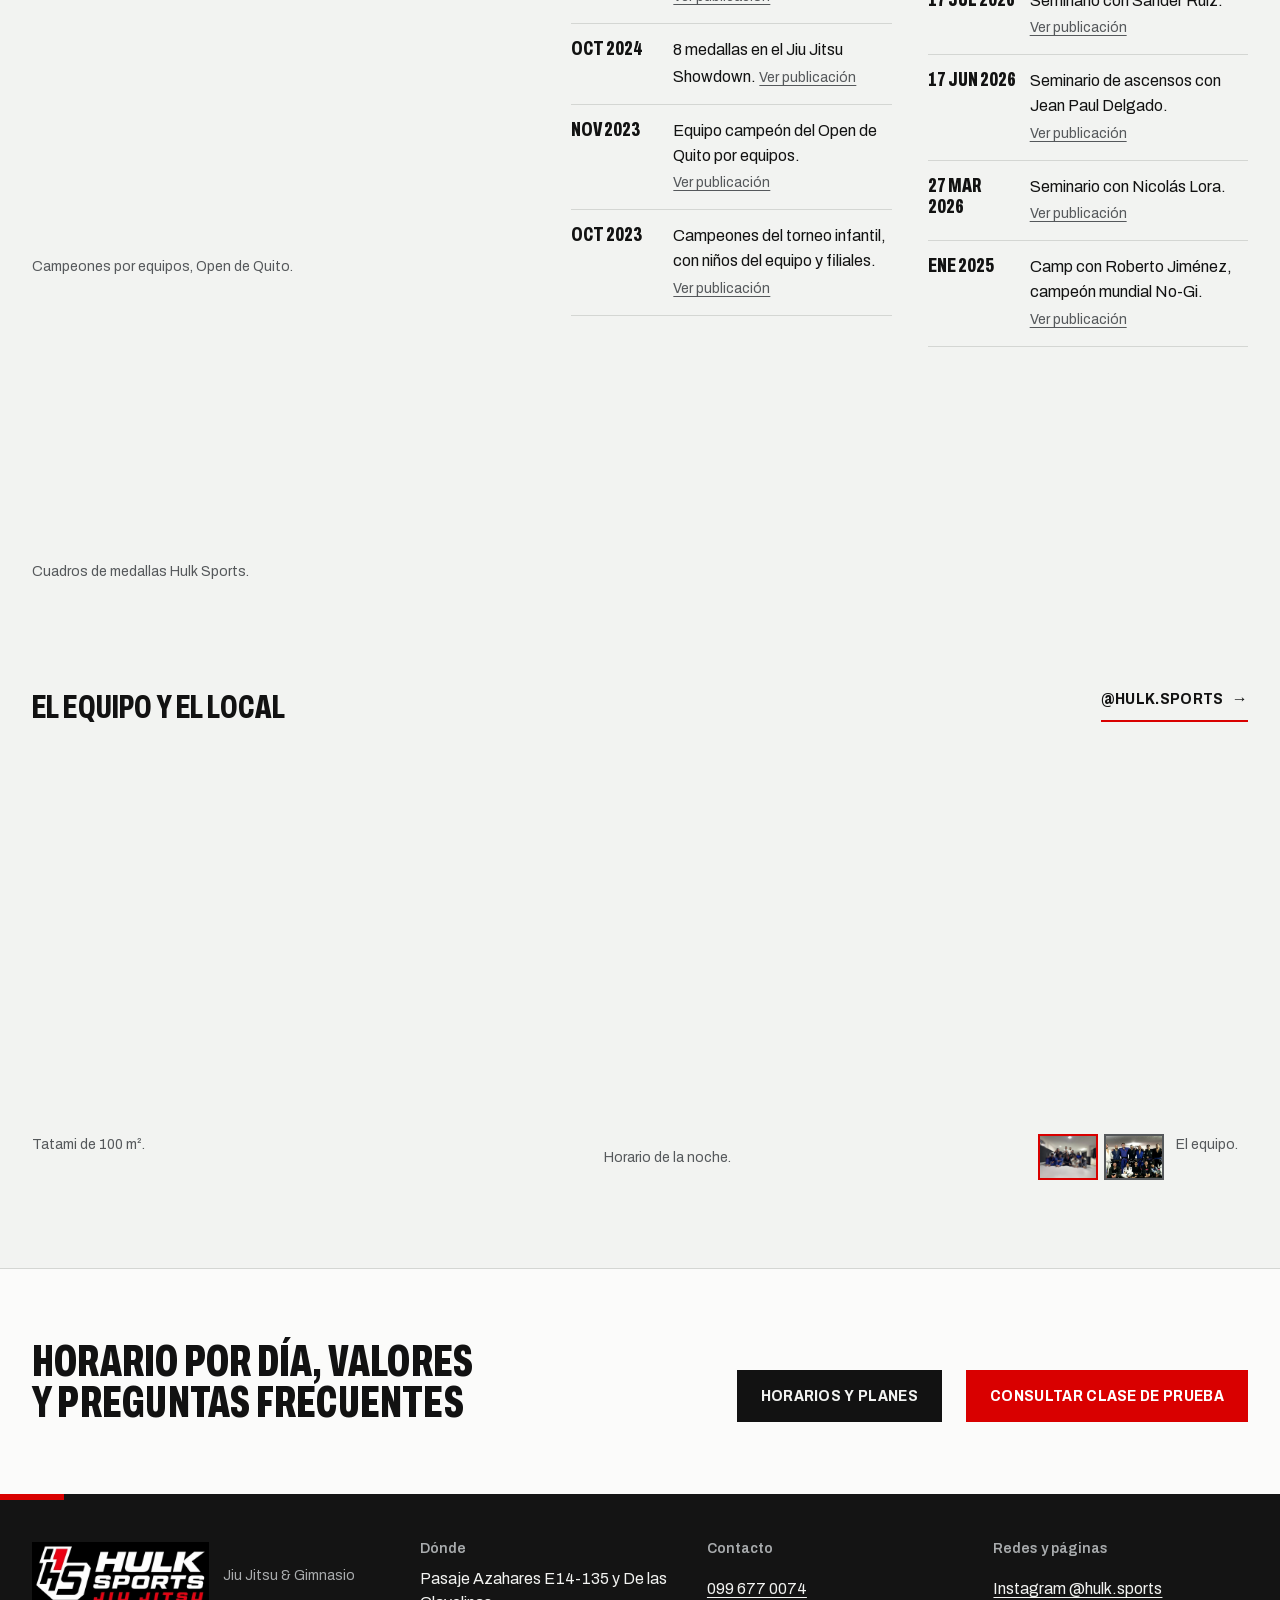
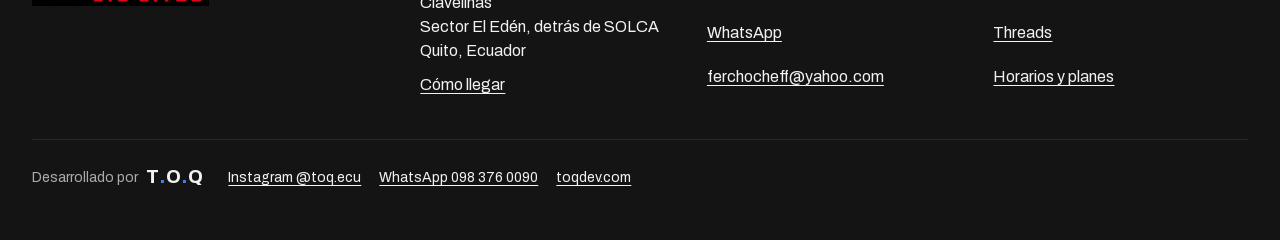
==== commit 64f9b918: "Carrusel y contado" ====
--- a/index.html
+++ b/index.html
@@ -180,7 +180,16 @@
 
         <article class="area area-gym" aria-labelledby="t-gym">
           <div class="media">
-            <img src="assets/fotos/gym-piso-principal-480.webp" srcset="assets/fotos/gym-piso-principal-480.webp 480w, assets/fotos/gym-piso-principal-960.webp 960w" sizes="(min-width: 900px) 40vw, 100vw" width="960" height="1280" alt="Piso principal del gimnasio: máquinas de pierna a la izquierda, bicicletas de spinning a la derecha, piso de césped sintético y luces LED hexagonales en el techo" loading="lazy" decoding="async" data-revelar>
+            <div class="carrusel" data-carrusel role="group" aria-roledescription="carrusel" aria-label="Fotos del gimnasio">
+              <p class="carrusel-contador" aria-live="polite">Foto 1 de 3</p>
+              <ul class="carrusel-pista" tabindex="0" aria-label="Fotos del gimnasio">
+                <li class="carrusel-foto"><img src="assets/fotos/gym-piso-principal-480.webp" srcset="assets/fotos/gym-piso-principal-480.webp 480w, assets/fotos/gym-piso-principal-960.webp 960w" sizes="(min-width: 900px) 40vw, 100vw" width="960" height="1280" alt="Piso principal del gimnasio: máquinas de pierna a la izquierda, bicicletas de spinning a la derecha, piso de césped sintético y luces LED hexagonales en el techo" loading="lazy" decoding="async"></li>
+                <li class="carrusel-foto"><img src="assets/fotos/gym-cardio-480.webp" srcset="assets/fotos/gym-cardio-480.webp 480w, assets/fotos/gym-cardio-960.webp 960w" sizes="(min-width: 900px) 40vw, 100vw" width="960" height="1280" alt="Primer piso visto desde las caminadoras: máquinas de pierna a la izquierda, bicicletas de spinning y espejos a la derecha, piso de césped sintético y luces LED hexagonales en el techo" loading="lazy" decoding="async"></li>
+                <li class="carrusel-foto"><img src="assets/fotos/gym-pecho-biceps-480.webp" srcset="assets/fotos/gym-pecho-biceps-480.webp 480w, assets/fotos/gym-pecho-biceps-960.webp 960w" sizes="(min-width: 900px) 40vw, 100vw" width="960" height="1280" alt="Área de pecho y bíceps: banco con discos, máquinas de pecho iluminadas con luces LED moradas y un mural de Hulk con la frase No excusas" loading="lazy" decoding="async"></li>
+              </ul>
+              <button class="carrusel-flecha carrusel-ant" type="button" aria-label="Foto anterior"><svg viewBox="0 0 24 24" aria-hidden="true" focusable="false"><path d="M15 5l-7 7 7 7"/></svg></button>
+              <button class="carrusel-flecha carrusel-sig" type="button" aria-label="Foto siguiente"><svg viewBox="0 0 24 24" aria-hidden="true" focusable="false"><path d="M9 5l7 7-7 7"/></svg></button>
+            </div>
           </div>
           <div class="cuerpo-area">
             <h3 id="t-gym" class="voz-ritmo">Gimnasio</h3>
@@ -403,6 +412,7 @@
       </ul>
     </div>
   </div>
+  <p class="visitas" data-visitas hidden><span class="visitas-punto" aria-hidden="true"></span>Visitas <strong></strong></p>
 </footer>
 
 <nav class="barra-movil" aria-label="Acciones rápidas">
--- a/css/styles.css
+++ b/css/styles.css
@@ -336,8 +336,7 @@
 .area-bjj .enlace-flecha { color: var(--franja-texto); }
 
 .area-gym { background: var(--placa); border: 1px solid var(--filo); display: grid; }
-.area-gym .media { aspect-ratio: 4 / 3; overflow: hidden; }
-.area-gym .media img { width: 100%; height: 100%; object-fit: cover; object-position: 50% 55%; }
+.area-gym .carrusel { --alto-foto: 0.75; }
 .area-gym .cuerpo-area { padding: 22px 20px 26px; display: grid; gap: 16px; }
 .area-gym h3 { font-size: var(--t-33); font-stretch: 100%; font-weight: 700; }
 .zonas { list-style: none; margin: 0; padding: 0; display: grid; grid-template-columns: 1fr 1fr; border-top: 2px solid var(--tinta); }
@@ -356,7 +355,7 @@
   .area-bjj .media { aspect-ratio: auto; min-height: 380px; }
   .area-bjj .cuerpo-area { padding: 32px 36px 40px; }
   .area-gym { grid-column: 8 / 13; grid-template-columns: 1fr; }
-  .area-gym .media { aspect-ratio: 16 / 10; }
+  .area-gym .carrusel { --alto-foto: 0.625; }
   .area-fisio { grid-column: 8 / 13; padding: 32px 30px; }
 }
 
@@ -589,15 +588,40 @@
 .zonas-lista li { break-inside: avoid; padding: 12px 0; border-bottom: 1px solid var(--filo); font-weight: 600; }
 .zonas-lista small { display: block; font-size: var(--t-14); font-weight: 400; color: var(--gris); }
 .gym2 figure { margin: 0; }
-.gym2 figure img { width: 100%; aspect-ratio: 4 / 5; object-fit: cover; }
 .gym2 figcaption { margin-top: 8px; font-size: var(--t-14); color: var(--gris); }
 .gym-tatami { max-width: 420px; margin-top: 28px; }
-.gym2 .gym-tatami img { aspect-ratio: auto; height: auto; }
-.gym-fotos { display: grid; grid-template-columns: 1fr 1fr; gap: 12px; }
+.gym-tatami img { width: 100%; }
+/* Tablet: la foto vertical completa ocuparía más que la pantalla */
+@media (min-width: 600px) and (max-width: 899.99px) { .gym2 .carrusel { --alto-foto: 0.75; } }
 @media (min-width: 900px) {
-  .gym-fotos { grid-template-columns: 1fr; gap: 20px; }
-  .gym2 .wrap { grid-template-columns: 4fr 5fr 3fr; gap: 48px; align-items: start; }
-}
+  .gym2 .wrap { grid-template-columns: 4fr 5fr 4fr; gap: 48px; align-items: start; }
+}
+
+/* Carrusel de fotos: flechas a los lados y, en pantallas táctiles, también con el dedo.
+   --alto-foto es el alto de la foto dividido para su ancho; las flechas quedan a la mitad de la foto, no de la leyenda. */
+.carrusel { --alto-foto: 1.3333; position: relative; container-type: inline-size; min-width: 0; }
+.carrusel-pista { list-style: none; margin: 0; padding: 0; display: flex; overflow-x: auto; scroll-snap-type: x mandatory; overscroll-behavior-x: contain; scrollbar-width: none; }
+.carrusel-pista::-webkit-scrollbar { display: none; }
+.carrusel-pista:focus-visible { outline-offset: -3px; }
+.carrusel-foto { flex: 0 0 100%; min-width: 0; scroll-snap-align: start; scroll-snap-stop: always; }
+.carrusel-foto img { width: 100%; aspect-ratio: 1 / var(--alto-foto); object-fit: cover; object-position: 50% 55%; background: var(--filo); }
+.carrusel-flecha { display: none; position: absolute; z-index: 1; top: 50%; top: calc(100cqw * var(--alto-foto) / 2); width: 44px; height: 44px; margin-top: -22px; padding: 0; place-items: center; background: rgba(18, 18, 18, 0.82); color: #fff; border: 1px solid rgba(255, 255, 255, 0.4); cursor: pointer; transition: transform 160ms var(--ease-out), background-color 160ms ease; }
+.js .carrusel-flecha { display: grid; }
+.carrusel-ant { left: 8px; }
+.carrusel-sig { right: 8px; }
+.carrusel-flecha:active { transform: scale(0.97); }
+.carrusel-flecha:focus-visible { outline-color: #fff; outline-offset: -6px; }
+.carrusel-flecha svg { width: 22px; height: 22px; fill: none; stroke: currentColor; stroke-width: 2.5; stroke-linecap: square; }
+@media (hover: hover) and (pointer: fine) { .carrusel-flecha:hover { background: var(--rojo); border-color: var(--rojo); color: var(--sobre-rojo); } }
+.carrusel-contador { display: none; position: absolute; z-index: 1; top: 8px; right: 8px; margin: 0; padding: 4px 8px; background: rgba(18, 18, 18, 0.82); color: #fff; font-size: var(--t-14); font-weight: 600; line-height: 1.3; }
+.js .carrusel-contador { display: block; }
+
+/* Contador de visitas: esquina inferior derecha (la izquierda del pie lleva el crédito); en celular, sobre la barra de acciones */
+.visitas { position: fixed; right: 16px; bottom: 16px; z-index: 20; display: inline-flex; align-items: center; gap: 8px; margin: 0; padding: 6px 10px; background: #121212; color: #fff; border: 1px solid rgba(255, 255, 255, 0.4); font-size: var(--t-14); font-weight: 600; line-height: 1.3; }
+.visitas[hidden] { display: none; }
+.visitas strong { font-weight: 750; font-variant-numeric: tabular-nums; }
+.visitas-punto { width: 8px; height: 8px; background: var(--rojo); }
+@media (max-width: 899.99px) { .visitas { right: 8px; bottom: calc(var(--barra-movil) + env(safe-area-inset-bottom) + 8px); } }
 
 /* Terapia */
 .terapia .wrap { display: grid; gap: 28px; }
@@ -613,6 +637,21 @@
 .terapia ul { list-style: none; margin: 0; padding: 0; }
 .terapia li { padding: 12px 0; border-bottom: 1px solid var(--filo); font-stretch: 110%; font-weight: 350; }
 @media (min-width: 900px) { .terapia .columnas { grid-template-columns: 1fr 1fr; gap: 40px; } }
+.especialista { display: grid; gap: 0; background: var(--placa); border: 1px solid var(--filo); }
+.especialista-foto { margin: 0; }
+.especialista-foto img { display: block; width: 100%; max-width: 320px; height: auto; aspect-ratio: 4 / 5; object-fit: cover; object-position: 50% 20%; }
+.especialista-texto { position: relative; display: grid; gap: 14px; align-content: start; padding: 32px 20px 26px; }
+.especialista-texto::before { content: ""; position: absolute; left: 20px; top: 0; width: 64px; height: 6px; background: var(--rojo); }
+.especialista-texto p { max-width: 60ch; }
+.terapia .especialista .especialista-cargo { font-size: var(--t-19); font-stretch: 110%; font-weight: 600; margin-top: -6px; }
+.especialista-etiqueta { font-size: var(--t-14); font-weight: 600; letter-spacing: 0.06em; text-transform: uppercase; font-stretch: 110%; color: var(--gris); }
+.terapia .especialista h3 { font-size: var(--t-33); font-stretch: 118%; font-weight: 300; line-height: 1.1; letter-spacing: normal; text-transform: none; padding-bottom: 0; border-bottom: 0; }
+@media (min-width: 900px) {
+  .especialista { grid-template-columns: 4fr 8fr; }
+  .especialista-foto img { max-width: none; height: 100%; }
+  .especialista-texto { padding: 40px 36px 36px; align-content: center; }
+  .especialista-texto::before { left: 36px; }
+}
 
 /* Equipo */
 .equipo .wrap { display: grid; gap: 32px; }
@@ -751,15 +790,19 @@
   .js .hero-texto > *:nth-child(2) { animation-delay: 60ms; }
   .js .hero-texto > *:nth-child(3) { animation-delay: 120ms; }
   .js .hero-texto > *:nth-child(4) { animation-delay: 180ms; }
+  /* El contador entra y su punto late unas veces para llamar la atención; después queda quieto */
+  .visitas { animation: subir 520ms var(--ease-out) both; }
+  .visitas-punto { animation: latir 1200ms ease-in-out 600ms 5; }
 }
 @keyframes subir { from { transform: translateY(14px); } to { transform: none; } }
+@keyframes latir { 50% { transform: scale(1.5); opacity: 0.45; } }
 
 @media (prefers-reduced-motion: reduce) {
   *, *::before, *::after { transition-duration: 0.01ms !important; animation-duration: 0.01ms !important; scroll-behavior: auto !important; }
 }
 
 @media print {
-  .top, .barra-movil, .hero-medio, .galeria, video, .video-control { display: none !important; }
+  .top, .barra-movil, .hero-medio, .galeria, video, .video-control, .carrusel-flecha, .carrusel-contador, .visitas { display: none !important; }
   body { padding: 0; background: #fff; color: #000; }
   .js [data-revelar] { clip-path: none !important; }
 }
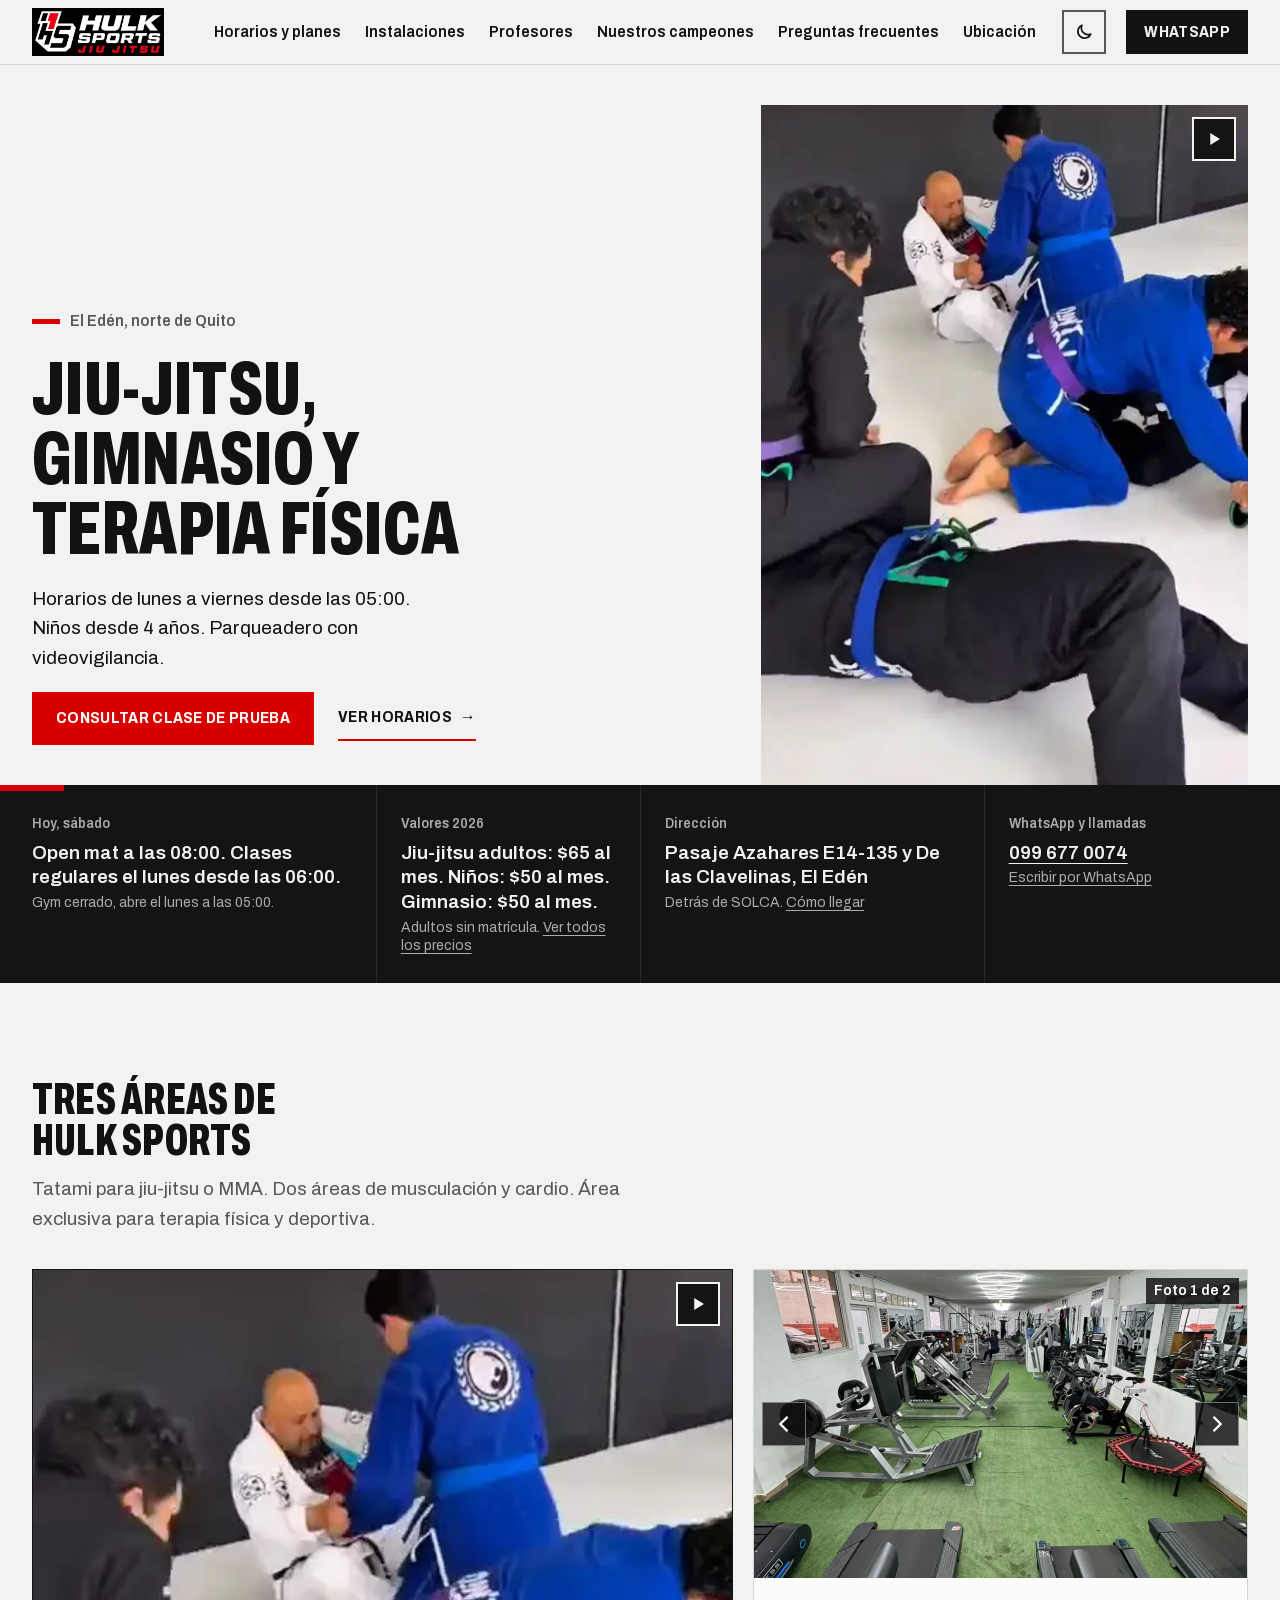
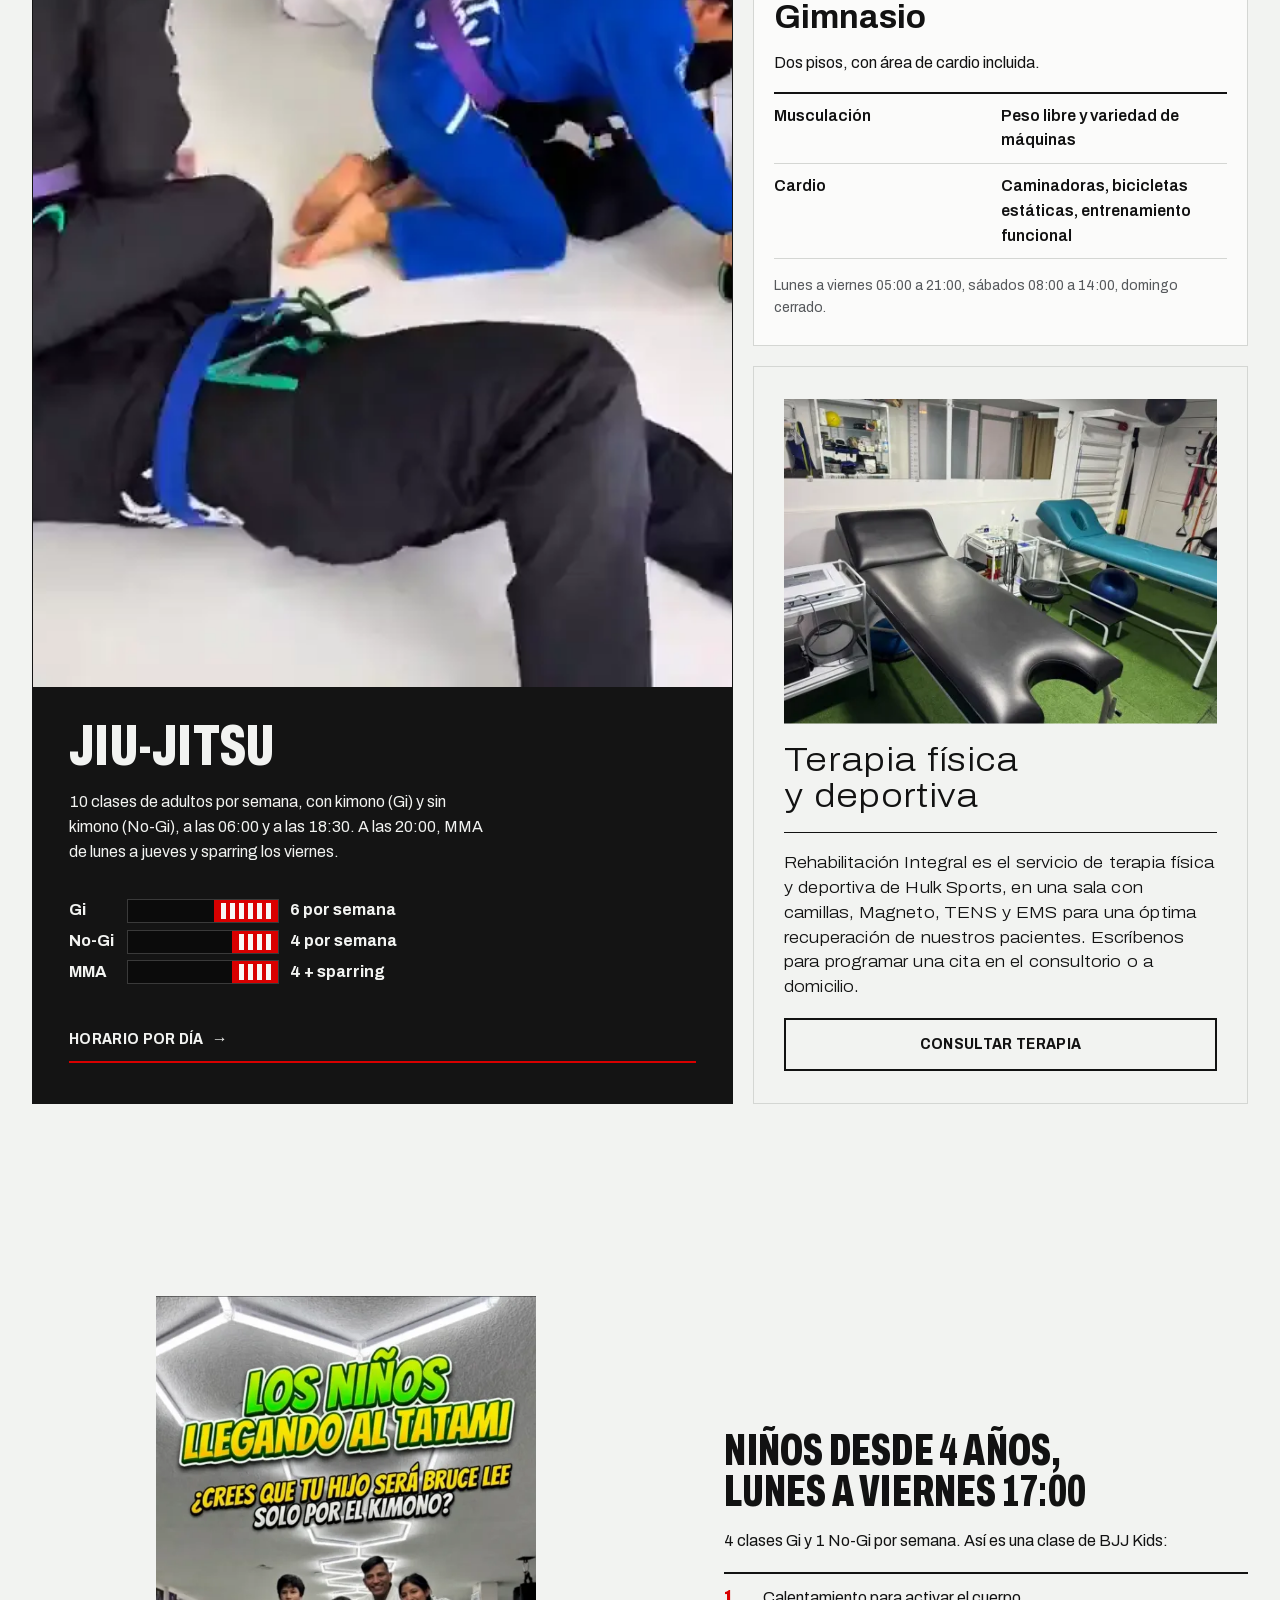
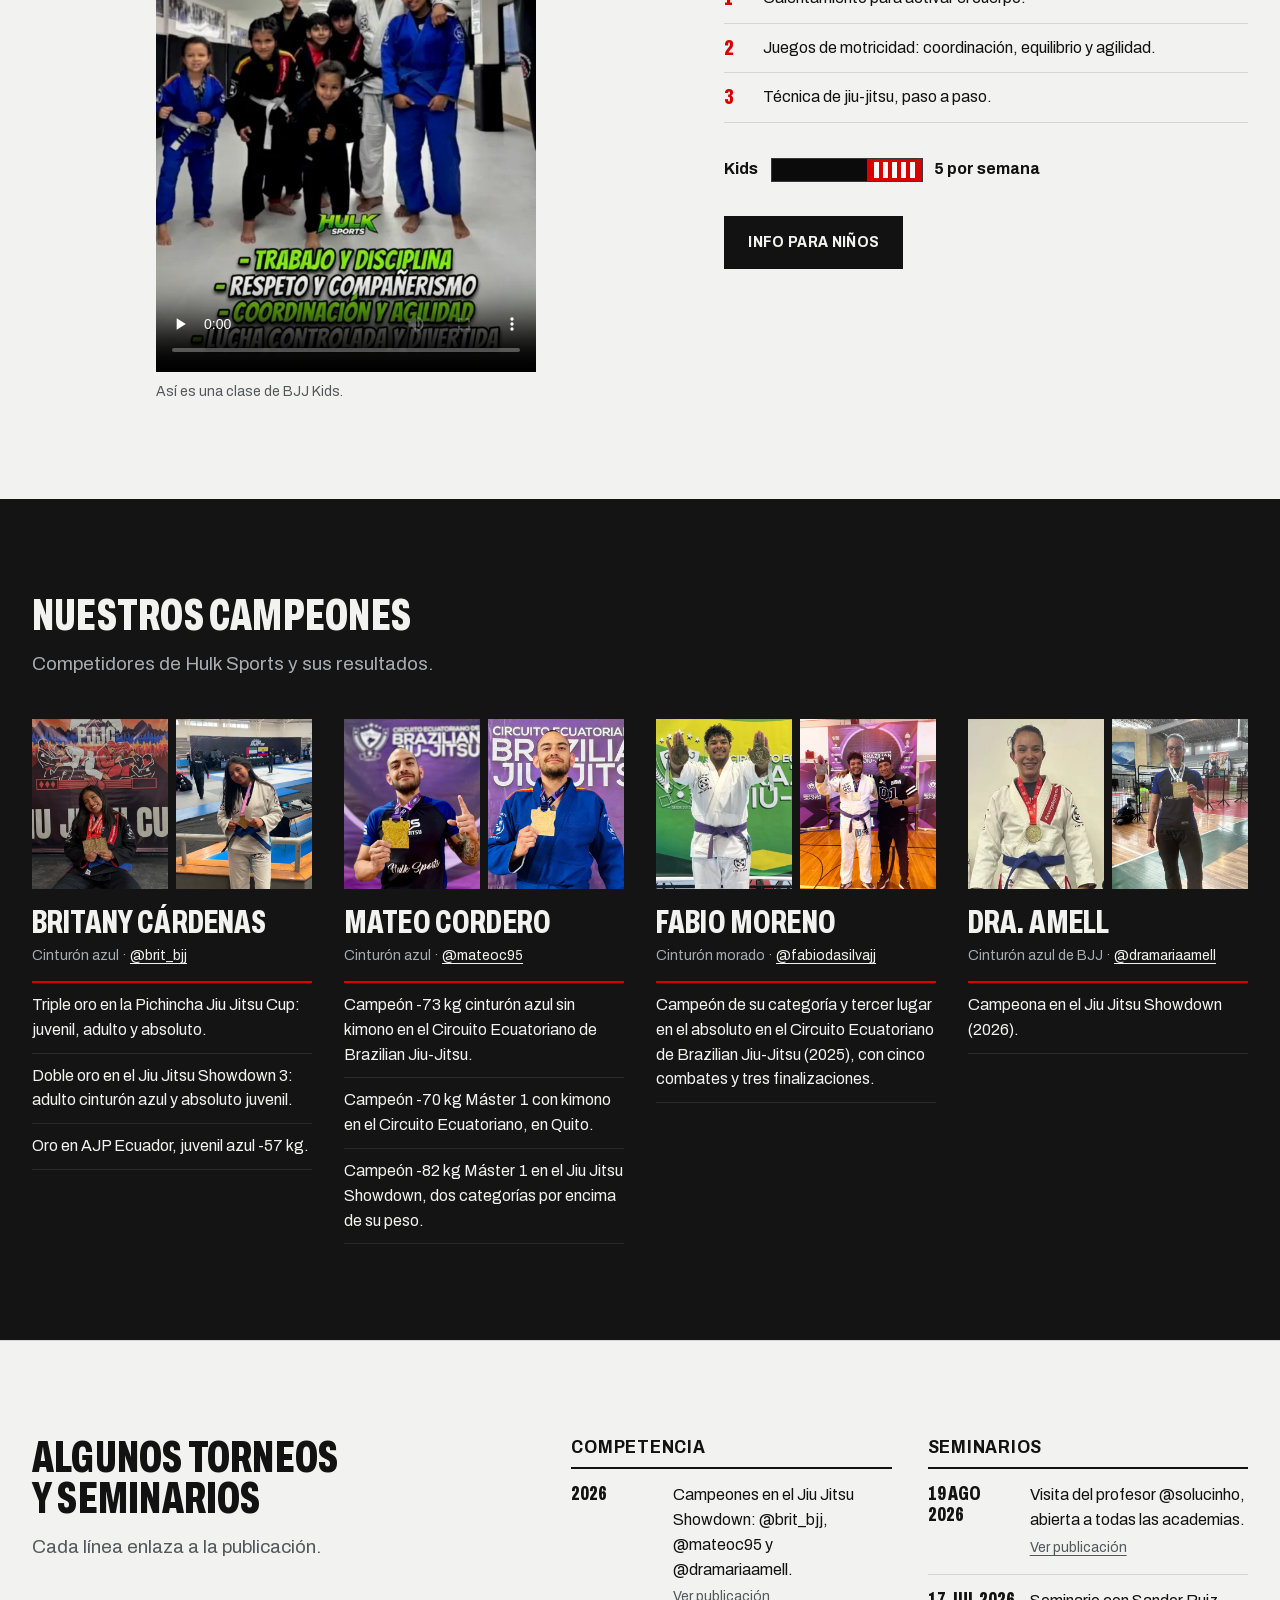
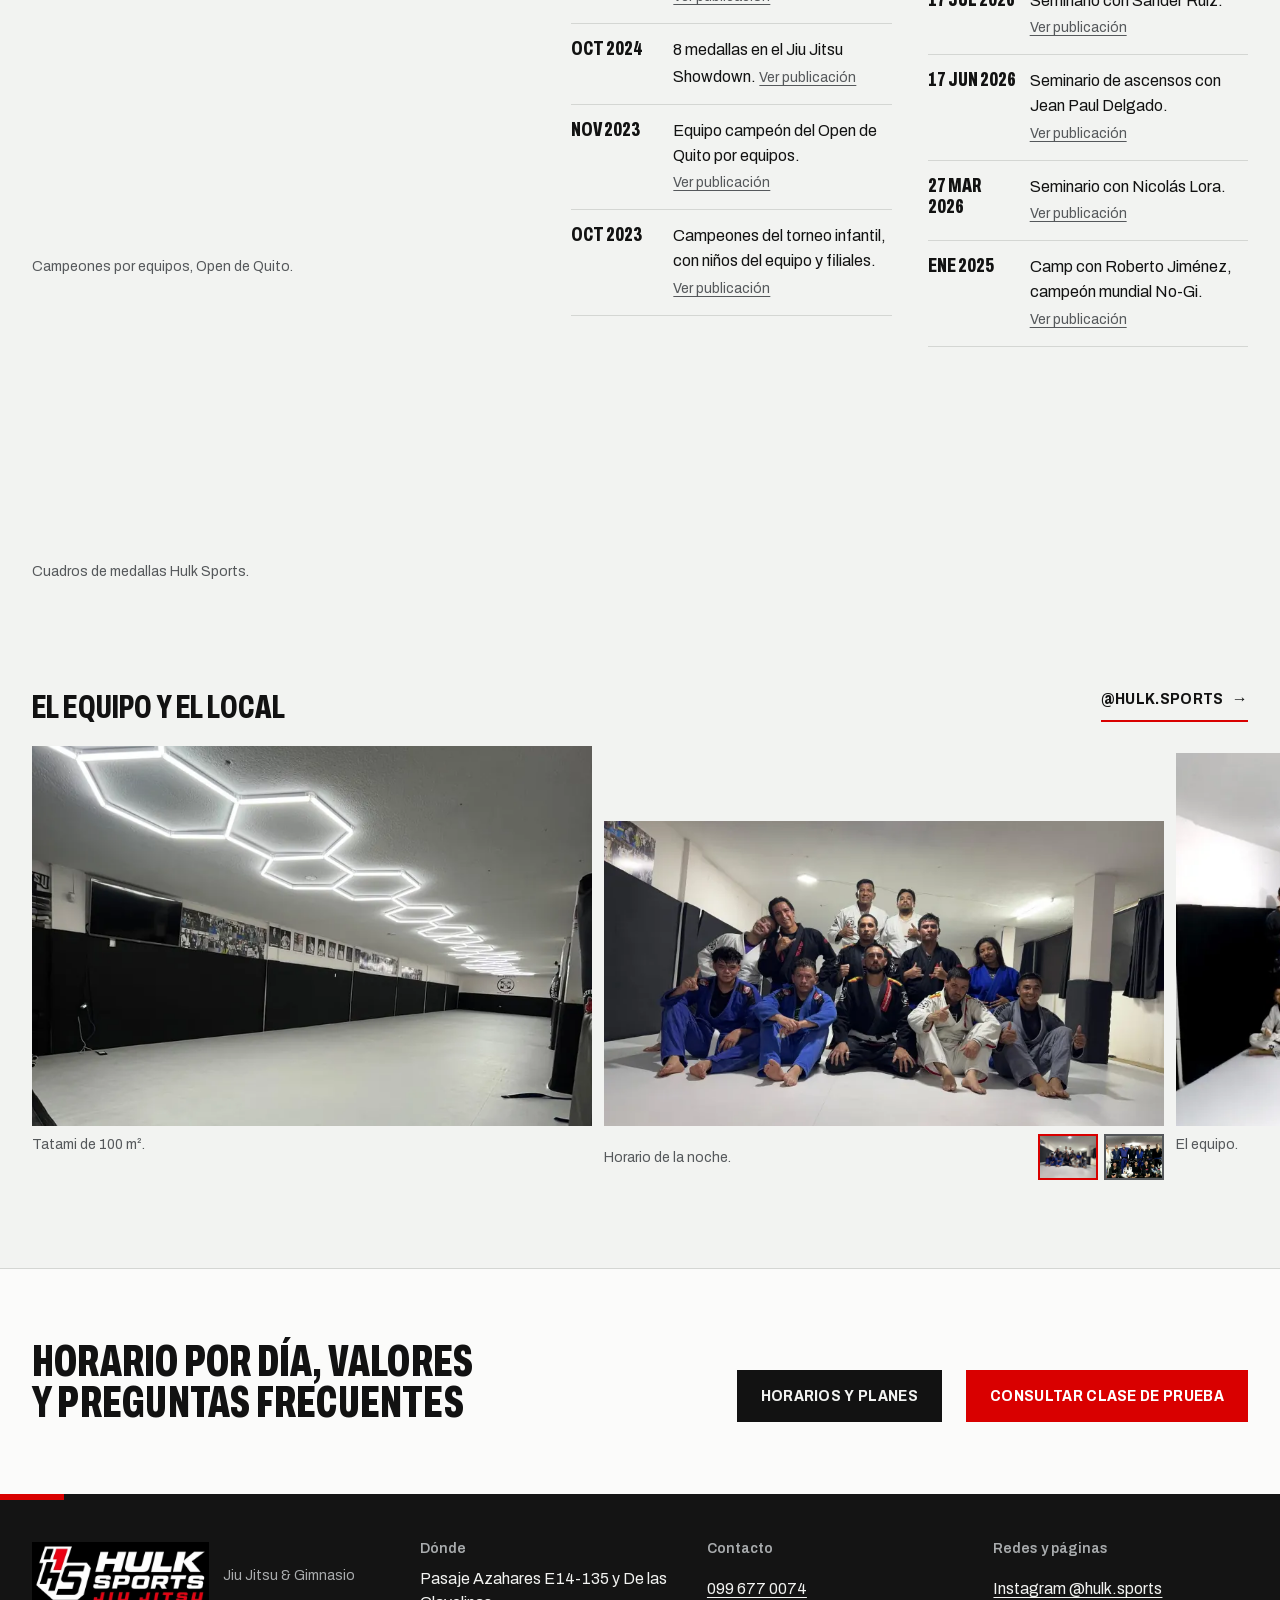
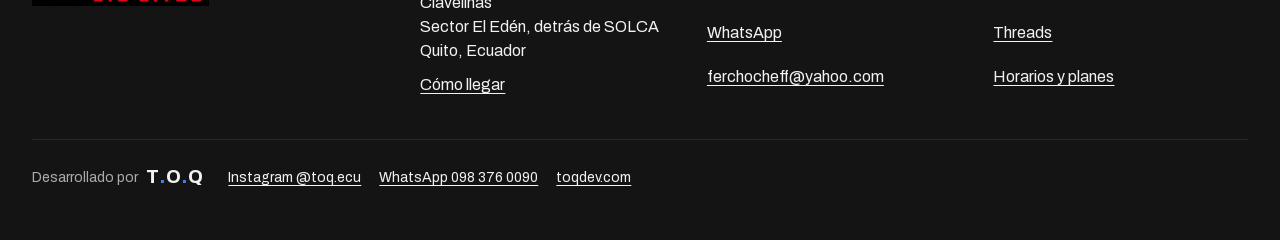
==== commit 1f1bccc2: "Fotos del carrusel del gimnasio actualizadas correctamente" ====
--- a/index.html
+++ b/index.html
@@ -181,9 +181,8 @@
         <article class="area area-gym" aria-labelledby="t-gym">
           <div class="media">
             <div class="carrusel" data-carrusel role="group" aria-roledescription="carrusel" aria-label="Fotos del gimnasio">
-              <p class="carrusel-contador" aria-live="polite">Foto 1 de 3</p>
+              <p class="carrusel-contador" aria-live="polite">Foto 1 de 2</p>
               <ul class="carrusel-pista" tabindex="0" aria-label="Fotos del gimnasio">
-                <li class="carrusel-foto"><img src="assets/fotos/gym-piso-principal-480.webp" srcset="assets/fotos/gym-piso-principal-480.webp 480w, assets/fotos/gym-piso-principal-960.webp 960w" sizes="(min-width: 900px) 40vw, 100vw" width="960" height="1280" alt="Piso principal del gimnasio: máquinas de pierna a la izquierda, bicicletas de spinning a la derecha, piso de césped sintético y luces LED hexagonales en el techo" loading="lazy" decoding="async"></li>
                 <li class="carrusel-foto"><img src="assets/fotos/gym-cardio-480.webp" srcset="assets/fotos/gym-cardio-480.webp 480w, assets/fotos/gym-cardio-960.webp 960w" sizes="(min-width: 900px) 40vw, 100vw" width="960" height="1280" alt="Primer piso visto desde las caminadoras: máquinas de pierna a la izquierda, bicicletas de spinning y espejos a la derecha, piso de césped sintético y luces LED hexagonales en el techo" loading="lazy" decoding="async"></li>
                 <li class="carrusel-foto"><img src="assets/fotos/gym-pecho-biceps-480.webp" srcset="assets/fotos/gym-pecho-biceps-480.webp 480w, assets/fotos/gym-pecho-biceps-960.webp 960w" sizes="(min-width: 900px) 40vw, 100vw" width="960" height="1280" alt="Área de pecho y bíceps: banco con discos, máquinas de pecho iluminadas con luces LED moradas y un mural de Hulk con la frase No excusas" loading="lazy" decoding="async"></li>
               </ul>
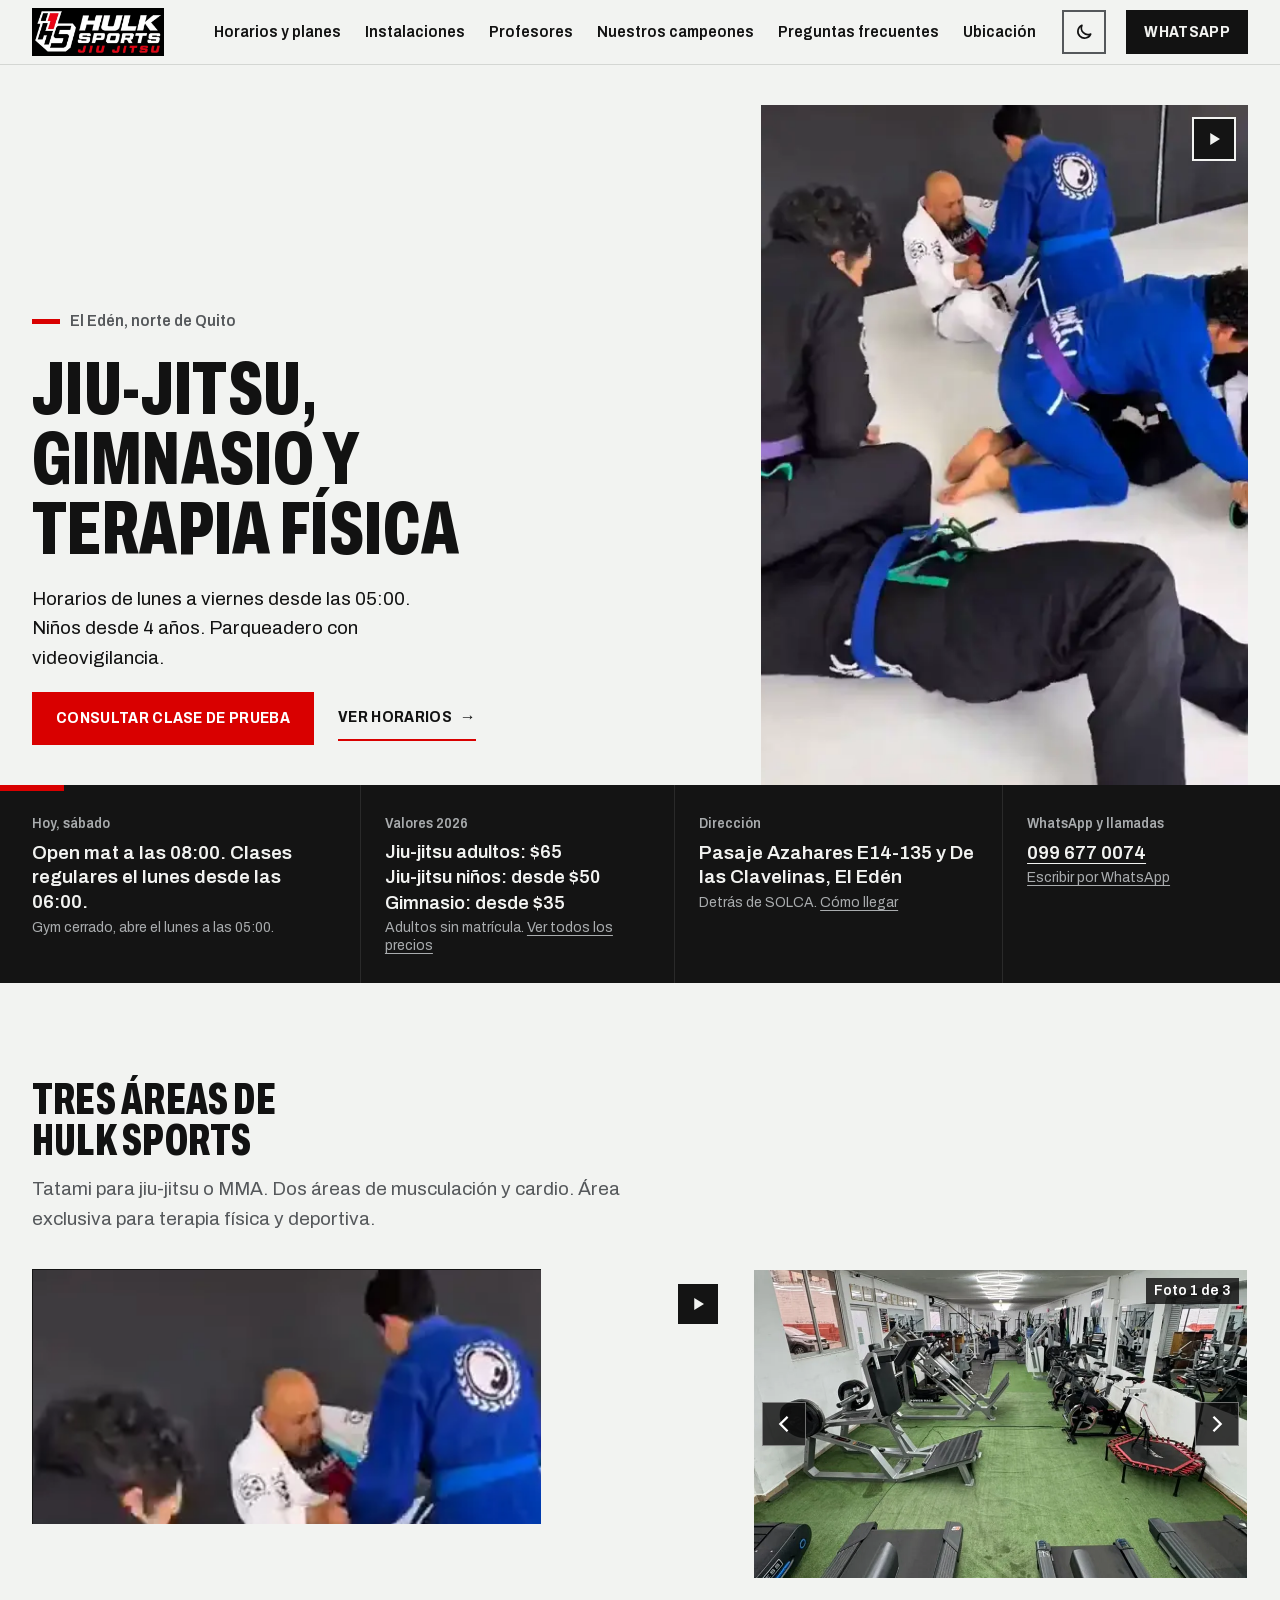
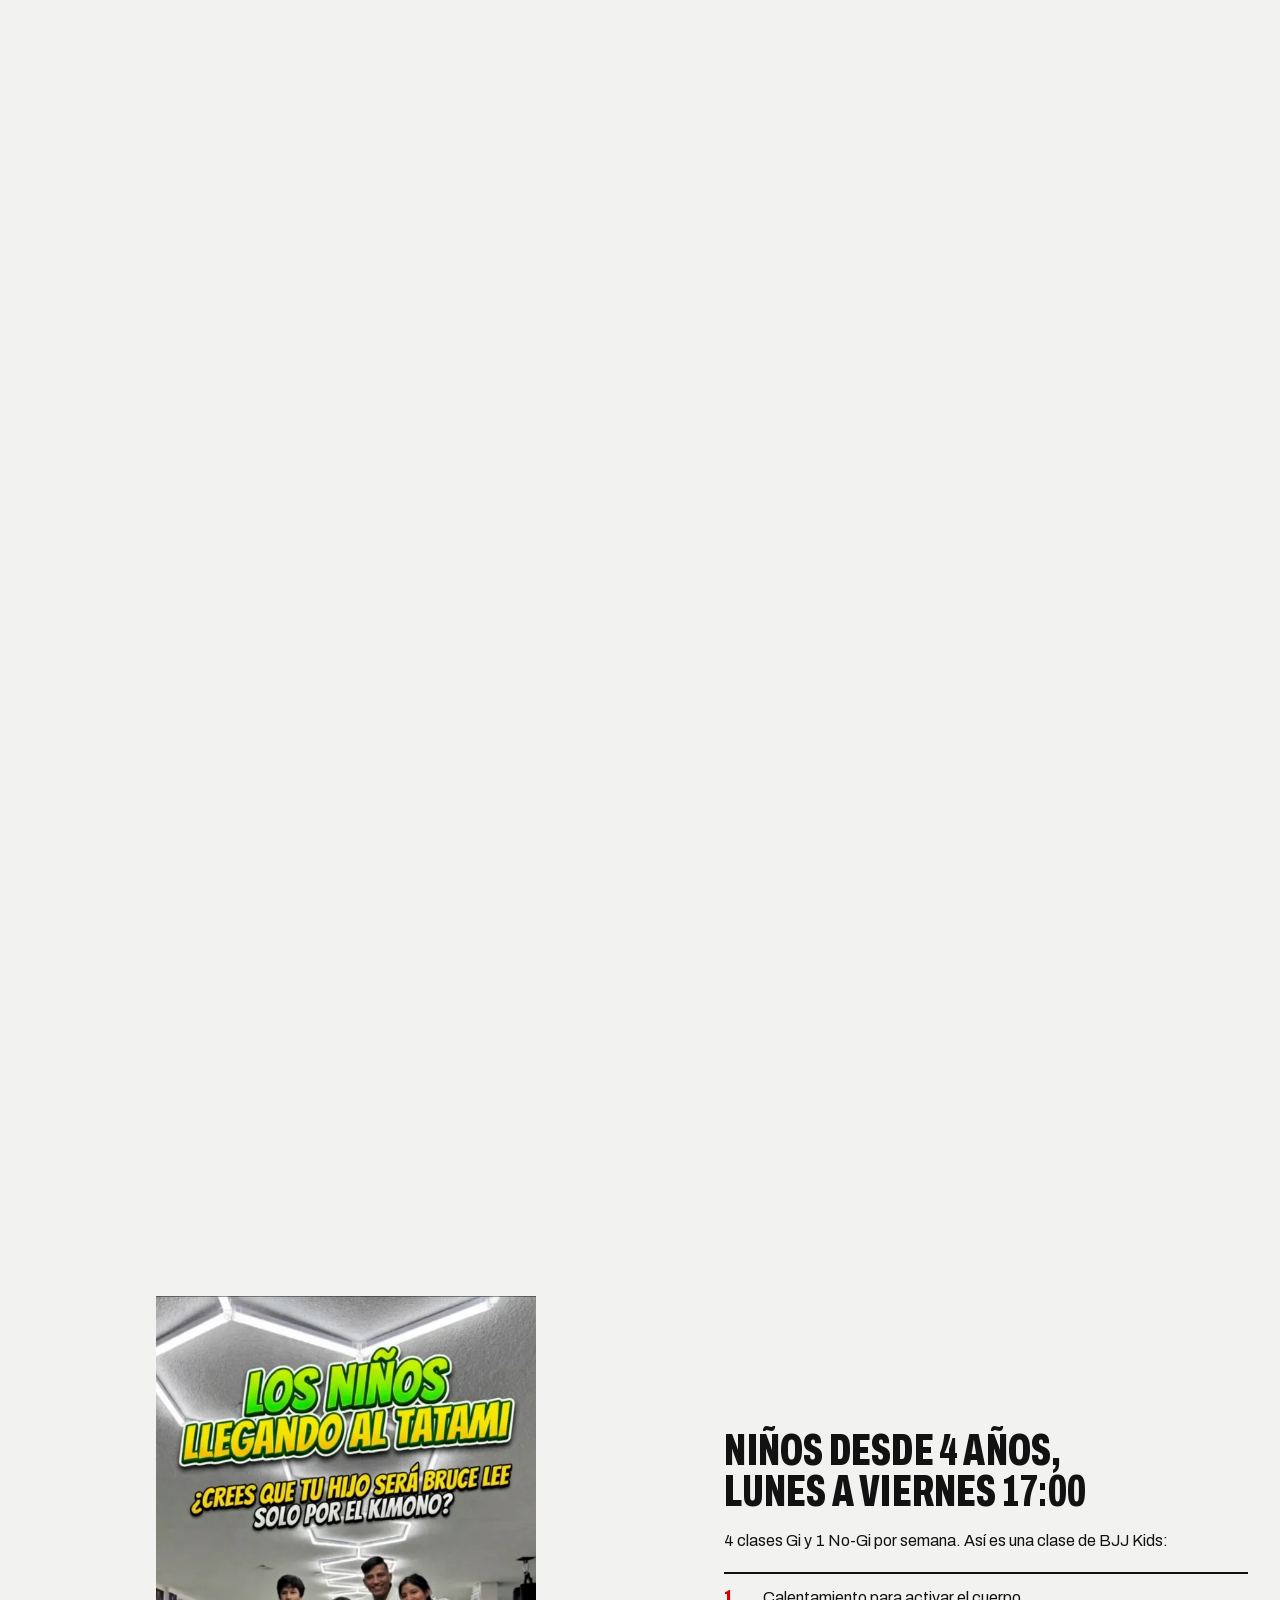
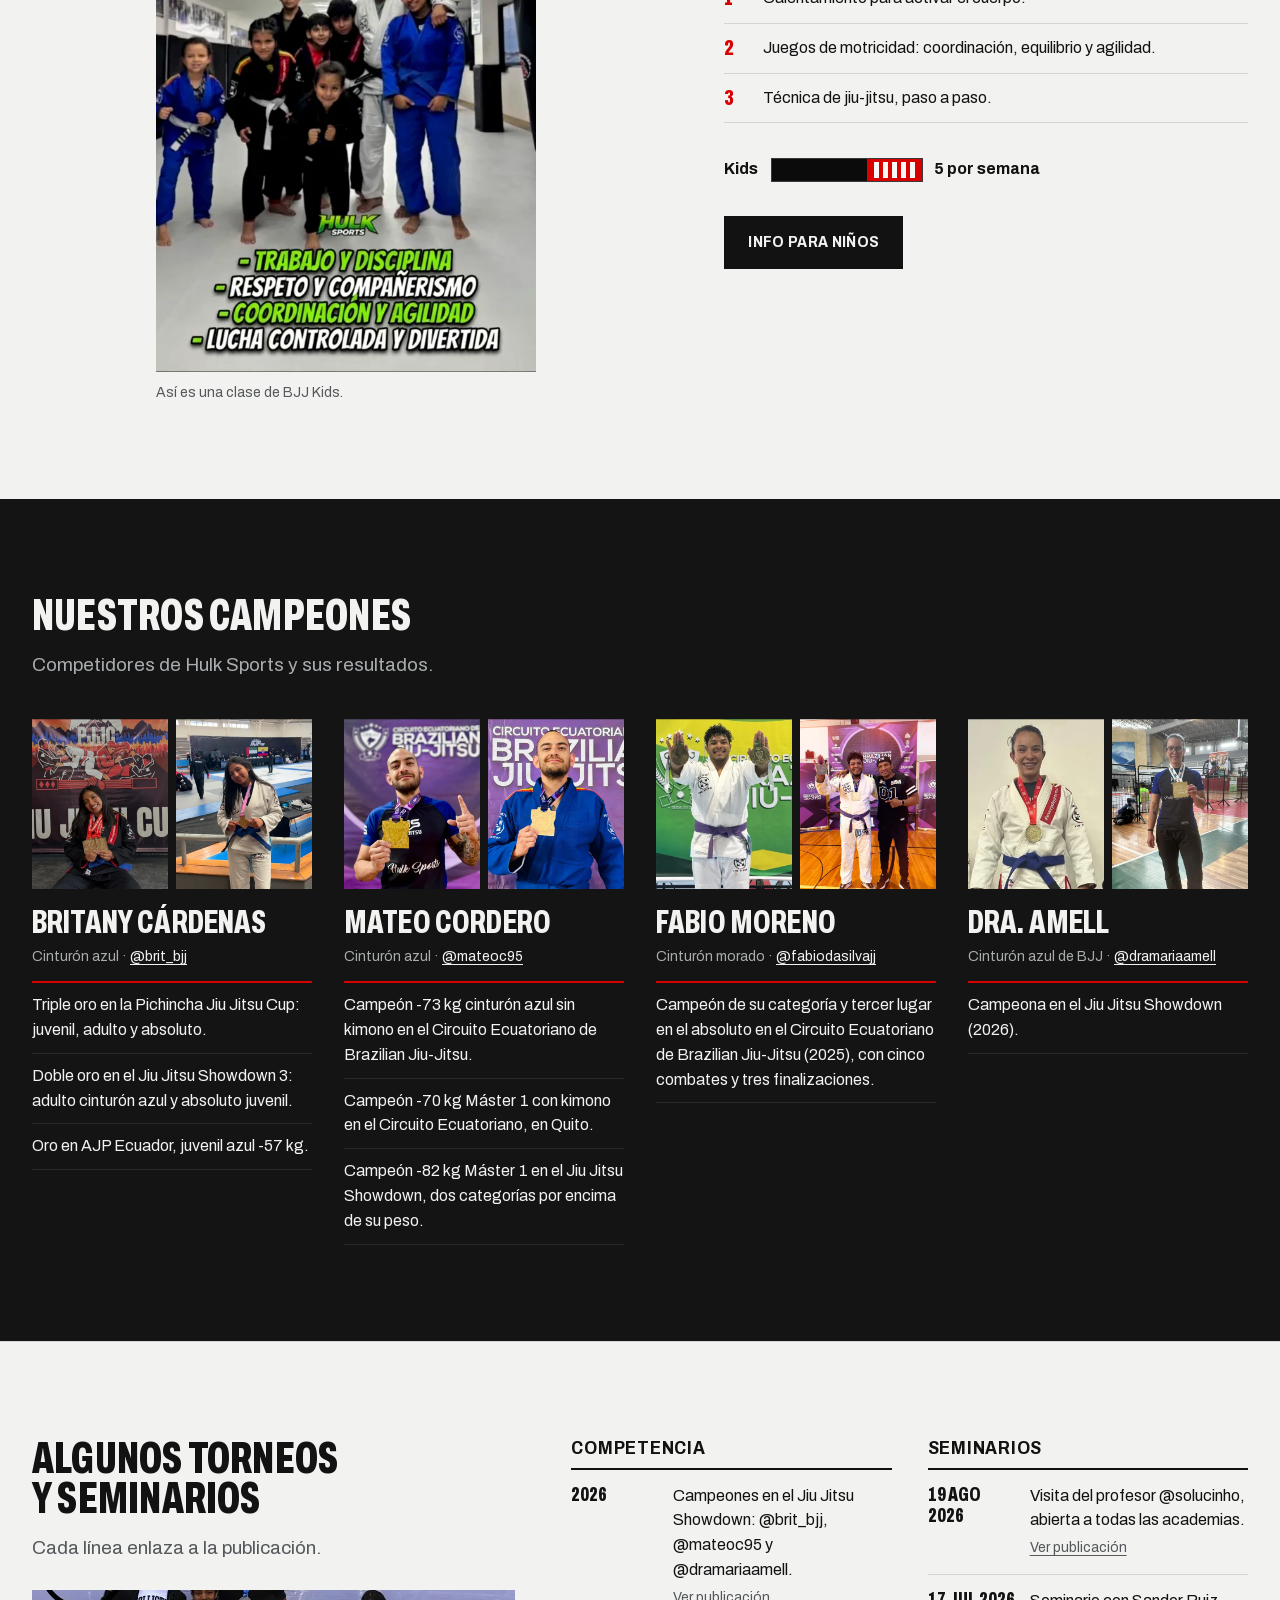
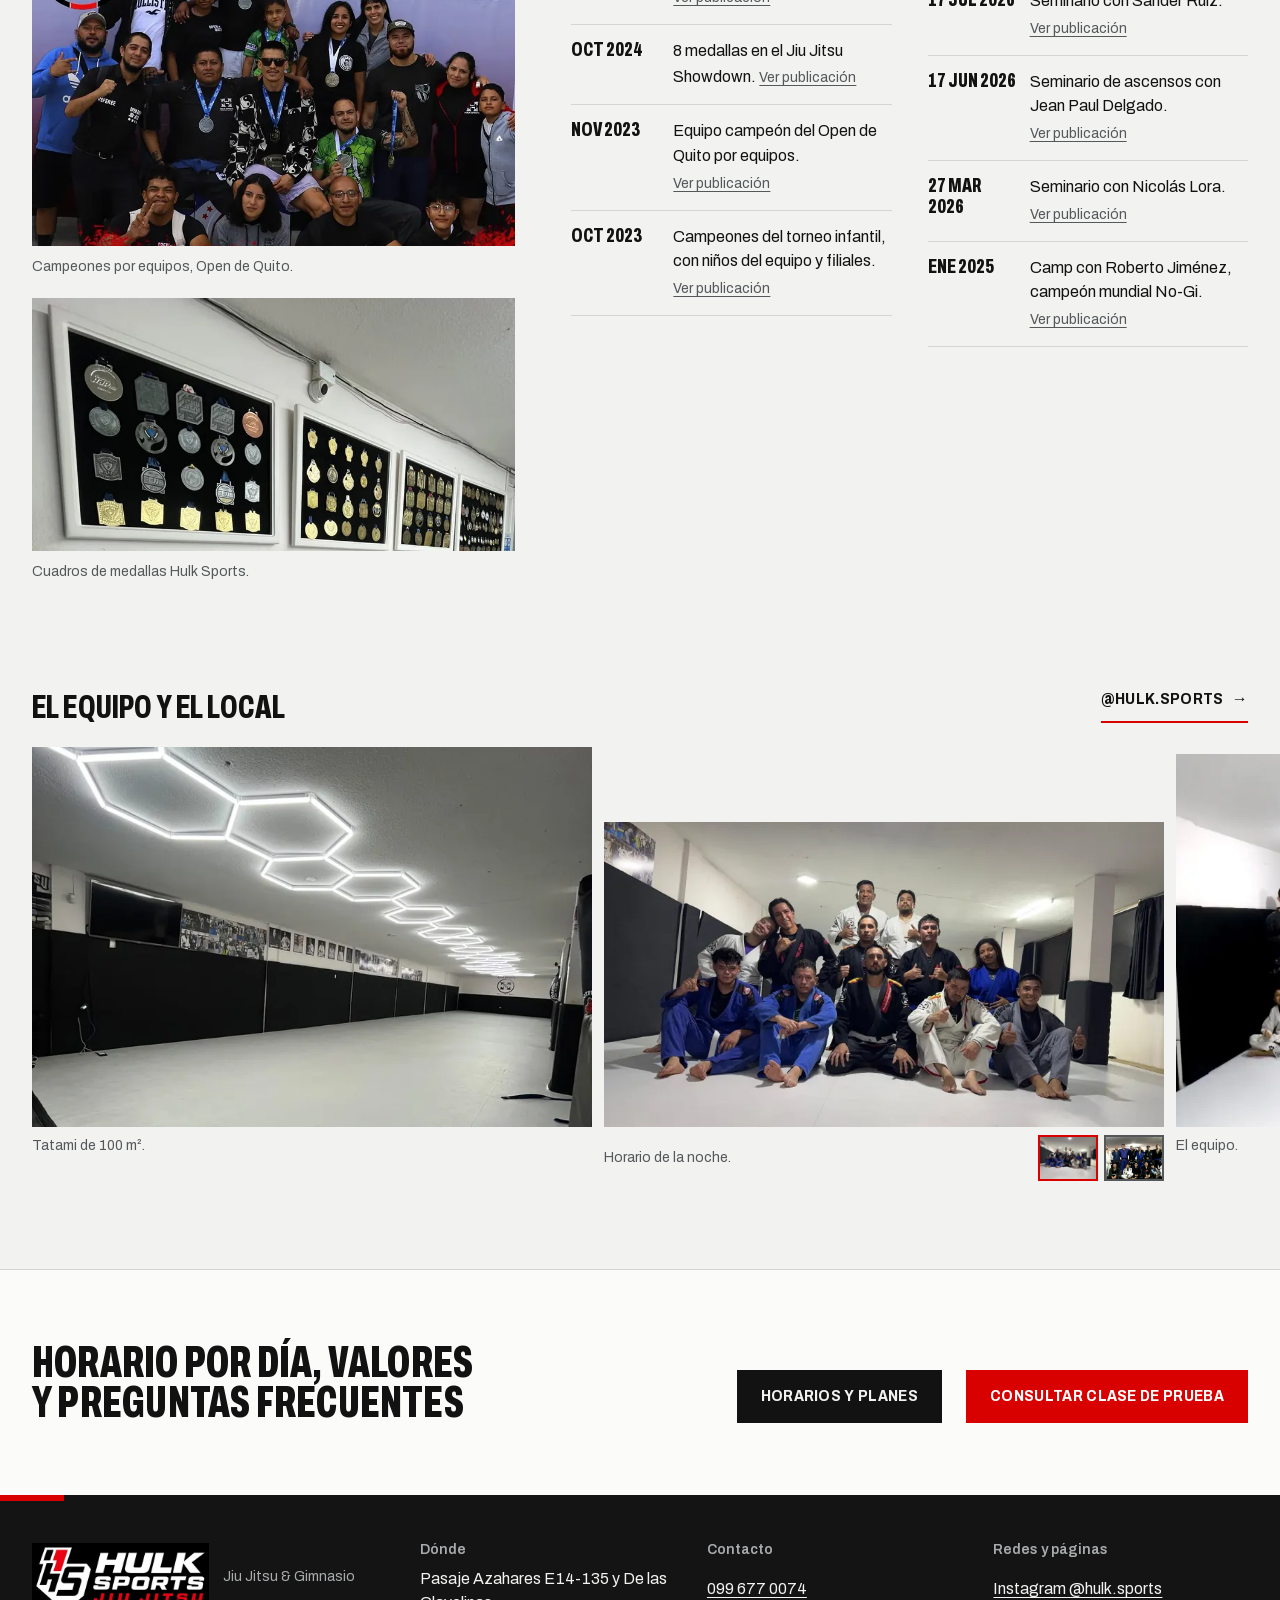
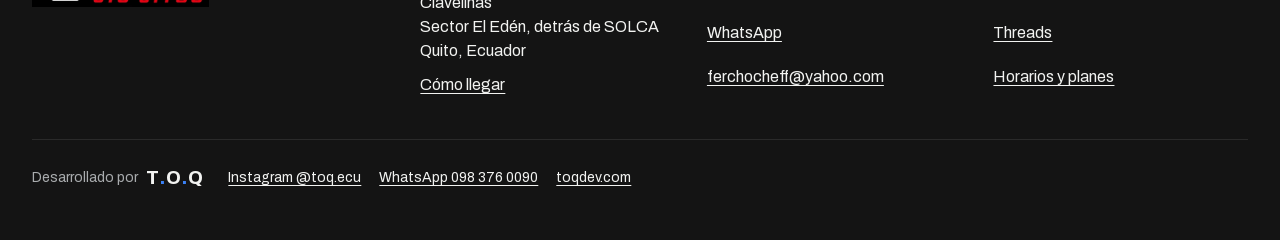
==== commit ef766788: "Foto agregada al carrusel y espacio/actualización de precios hecha" ====
--- a/index.html
+++ b/index.html
@@ -135,7 +135,12 @@
         </div>
         <div>
           <dt>Valores 2026</dt>
-          <dd>Jiu-jitsu adultos: $65 al mes. Niños: $50 al mes. Gimnasio: $50 al mes.
+          <dd>
+            <ul class="valores-lista">
+              <li>Jiu-jitsu adultos: $65</li>
+              <li>Jiu-jitsu niños: desde $50</li>
+              <li>Gimnasio: desde $35</li>
+            </ul>
             <span class="mini">Adultos sin matrícula. <a href="horarios-y-planes.html#precios">Ver todos los precios</a></span></dd>
         </div>
         <div>
@@ -181,9 +186,10 @@
         <article class="area area-gym" aria-labelledby="t-gym">
           <div class="media">
             <div class="carrusel" data-carrusel role="group" aria-roledescription="carrusel" aria-label="Fotos del gimnasio">
-              <p class="carrusel-contador" aria-live="polite">Foto 1 de 2</p>
+              <p class="carrusel-contador" aria-live="polite">Foto 1 de 3</p>
               <ul class="carrusel-pista" tabindex="0" aria-label="Fotos del gimnasio">
                 <li class="carrusel-foto"><img src="assets/fotos/gym-cardio-480.webp" srcset="assets/fotos/gym-cardio-480.webp 480w, assets/fotos/gym-cardio-960.webp 960w" sizes="(min-width: 900px) 40vw, 100vw" width="960" height="1280" alt="Primer piso visto desde las caminadoras: máquinas de pierna a la izquierda, bicicletas de spinning y espejos a la derecha, piso de césped sintético y luces LED hexagonales en el techo" loading="lazy" decoding="async"></li>
+                <li class="carrusel-foto"><img src="assets/fotos/gym-caminadoras-480.webp" srcset="assets/fotos/gym-caminadoras-480.webp 480w, assets/fotos/gym-caminadoras-960.webp 960w, assets/fotos/gym-caminadoras-1440.webp 1440w" sizes="(min-width: 900px) 40vw, 100vw" width="1600" height="1200" alt="Área de cardio: cuatro caminadoras sobre piso de césped sintético y repisas con trofeos en la pared" loading="lazy" decoding="async"></li>
                 <li class="carrusel-foto"><img src="assets/fotos/gym-pecho-biceps-480.webp" srcset="assets/fotos/gym-pecho-biceps-480.webp 480w, assets/fotos/gym-pecho-biceps-960.webp 960w" sizes="(min-width: 900px) 40vw, 100vw" width="960" height="1280" alt="Área de pecho y bíceps: banco con discos, máquinas de pecho iluminadas con luces LED moradas y un mural de Hulk con la frase No excusas" loading="lazy" decoding="async"></li>
               </ul>
               <button class="carrusel-flecha carrusel-ant" type="button" aria-label="Foto anterior"><svg viewBox="0 0 24 24" aria-hidden="true" focusable="false"><path d="M15 5l-7 7 7 7"/></svg></button>
--- a/css/styles.css
+++ b/css/styles.css
@@ -220,7 +220,7 @@
 /* Hasta 1199 px (celular, tablet y laptops chicas): arriba el logo y el botón de tema; los seis
    enlaces bajan a una segunda fila. En celular WhatsApp sigue en la barra fija. Los límites superiores llevan .99px (899.99, 1199.99, 767.99)
    para no dejar hueco con anchos fraccionarios (zoom del navegador) */
-@media (max-width: 1199.99px) {
+@media (max-width: 1199.98px) {
   :root { --alto-top: calc(var(--fila-top) + var(--fila-nav)); }
   .top .wrap { flex-wrap: wrap; height: auto; row-gap: 0; }
   .marca { min-height: var(--fila-top); }
@@ -232,12 +232,12 @@
   .nav a:not(.btn) { flex: none; min-height: var(--fila-nav); padding-inline: 6px; }
   .nav.hay-mas { -webkit-mask-image: linear-gradient(to right, #000 calc(100% - 56px), transparent); mask-image: linear-gradient(to right, #000 calc(100% - 56px), transparent); }
 }
-@media (max-width: 359.99px) { .nav a:not(.btn) { padding-inline: 4px; font-size: 0.9375rem; } }
+@media (max-width: 359.98px) { .nav a:not(.btn) { padding-inline: 4px; font-size: 0.9375rem; } }
 /* Desde 600 px cabe también «Ubicación» */
-@media (min-width: 600px) and (max-width: 1199.99px) {
+@media (min-width: 600px) and (max-width: 1199.98px) {
   .nav a.solo-escritorio:not(.btn) { display: inline-flex !important; }
 }
-@media (min-width: 768px) and (max-width: 1199.99px) { .nav { flex-basis: calc(100% + 64px); margin-inline: -32px; padding-inline: 26px; } }
+@media (min-width: 768px) and (max-width: 1199.98px) { .nav { flex-basis: calc(100% + 64px); margin-inline: -32px; padding-inline: 26px; } }
 
 /* ---------- Hero ---------- */
 .hero { padding-block: 28px 0; }
@@ -293,6 +293,7 @@
 .franja-hoy .horas, .franja-hoy time { font-weight: 700; white-space: nowrap; }
 .franja-hoy .siguiente .horas { color: #ff6b5f; }
 .franja-hoy .pasada { color: var(--franja-gris); }
+.valores-lista { list-style: none; margin: 0; padding: 0; display: grid; gap: 2px; }
 .franja .mini { display: block; margin-top: 4px; font-size: var(--t-14); font-weight: 400; color: var(--franja-gris); }
 .franja .mini a { color: var(--franja-gris); }
 @media (min-width: 640px) {
@@ -301,7 +302,9 @@
   .franja-datos > div:nth-child(odd) { padding-right: 24px; }
 }
 @media (min-width: 1100px) {
-  .franja-datos { grid-template-columns: 1.3fr 1fr 1.3fr 1fr; }
+  /* La segunda columna da cabida a cada valor en una sola línea */
+  .franja-datos { grid-template-columns: 1.2fr 1.15fr 1.2fr 0.9fr; }
+  .valores-lista { font-size: 0.95em; }
   .franja-datos > div { border-top: 0; border-left: 1px solid #2a2a2a; padding: 28px 24px; }
   .franja-datos > div:first-child { border-left: 0; padding-left: 0; }
 }
@@ -547,9 +550,9 @@
 .clase[data-tipo="mma"], .clase[data-tipo="sparring"] { background: var(--clase-mma); }
 .clase.siguiente { box-shadow: inset 6px 0 0 var(--rojo); }
 .clase.apagada { opacity: 0.16; }
-@media (max-width: 1199.99px) { .dia.es-hoy { order: -1; } }
-@media (min-width: 600px) and (max-width: 767.99px) { .pizarra { grid-template-columns: repeat(2, 1fr); } }
-@media (min-width: 768px) and (max-width: 1199.99px) { .pizarra { grid-template-columns: repeat(3, 1fr); gap: 10px; } }
+@media (max-width: 1199.98px) { .dia.es-hoy { order: -1; } }
+@media (min-width: 600px) and (max-width: 767.98px) { .pizarra { grid-template-columns: repeat(2, 1fr); } }
+@media (min-width: 768px) and (max-width: 1199.98px) { .pizarra { grid-template-columns: repeat(3, 1fr); gap: 10px; } }
 @media (min-width: 1200px) { .pizarra { grid-template-columns: repeat(5, 1fr); gap: 10px; } }
 
 /* Precios */
@@ -592,7 +595,7 @@
 .gym-tatami { max-width: 420px; margin-top: 28px; }
 .gym-tatami img { width: 100%; }
 /* Tablet: la foto vertical completa ocuparía más que la pantalla */
-@media (min-width: 600px) and (max-width: 899.99px) { .gym2 .carrusel { --alto-foto: 0.75; } }
+@media (min-width: 600px) and (max-width: 899.98px) { .gym2 .carrusel { --alto-foto: 0.75; } }
 @media (min-width: 900px) {
   .gym2 .wrap { grid-template-columns: 4fr 5fr 4fr; gap: 48px; align-items: start; }
 }
@@ -621,7 +624,7 @@
 .visitas[hidden] { display: none; }
 .visitas strong { font-weight: 750; font-variant-numeric: tabular-nums; }
 .visitas-punto { width: 8px; height: 8px; background: var(--rojo); }
-@media (max-width: 899.99px) { .visitas { right: 8px; bottom: calc(var(--barra-movil) + env(safe-area-inset-bottom) + 8px); } }
+@media (max-width: 899.98px) { .visitas { right: 8px; bottom: calc(var(--barra-movil) + env(safe-area-inset-bottom) + 8px); } }
 
 /* Terapia */
 .terapia .wrap { display: grid; gap: 28px; }
@@ -700,16 +703,23 @@
 .profe-bio[open] summary::after { transform: rotate(45deg); }
 .profe-bio > div { display: grid; gap: 12px; padding-bottom: 8px; }
 @media (min-width: 600px) { .credenciales { grid-template-columns: 1fr 1fr; } }
+/* Detalle desplegable de los instructores: subtítulos, lista, cita y bloques */
+.profe-sub { font-size: var(--t-14); font-weight: 600; letter-spacing: 0.06em; text-transform: uppercase; font-stretch: 110%; color: var(--gris); }
+.profe-lista { margin: 8px 0 0; padding-left: 1.1em; display: grid; gap: 6px; }
+.profe-cita { margin: 8px 0 12px; padding-left: 14px; border-left: 3px solid var(--rojo); }
+.profe-cols { display: grid; gap: 18px; }
+.profe-cols > div { display: grid; gap: 8px; align-content: start; }
+/* Tablet: una tarjeta por fila, con la foto a la izquierda, para que el texto no quede estrecho */
 @media (min-width: 768px) {
-  .profes { grid-template-columns: 1fr 1fr; gap: 24px; align-items: start; }
-  .profe-corto { grid-column: 1 / -1; }
-  .profe-foto img { aspect-ratio: 4 / 3; }
-}
-/* Pantallas anchas: foto a la izquierda y texto a la derecha, para que la foto no quede enorme */
-@media (min-width: 1200px) {
-  .profe-con-foto { grid-template-columns: minmax(0, 2fr) minmax(0, 3fr); column-gap: 20px; }
+  .profes { gap: 24px; align-items: start; }
+  .profe-con-foto { grid-template-columns: minmax(0, 240px) minmax(0, 1fr); column-gap: 24px; }
   .profe-con-foto .profe-foto { margin: -20px 0 0 -20px; }
   .profe-con-foto .profe-foto img { aspect-ratio: 4 / 5; }
+}
+/* Pantallas anchas: dos tarjetas por fila, con la foto a la izquierda y el texto a la derecha */
+@media (min-width: 1200px) {
+  .profes { grid-template-columns: 1fr 1fr; }
+  .profe-con-foto { grid-template-columns: minmax(0, 2fr) minmax(0, 3fr); column-gap: 20px; }
 }
 @media (min-width: 900px) {
   .equipo .wrap { gap: 40px; }
@@ -808,7 +818,7 @@
 }
 
 /* Tablet: evita que el video vertical ocupe toda la pantalla */
-@media (min-width: 600px) and (max-width: 899.99px) {
+@media (min-width: 600px) and (max-width: 899.98px) {
   .hero-medio { aspect-ratio: 4 / 3; }
   .area-bjj .media { aspect-ratio: 16 / 10; }
 }
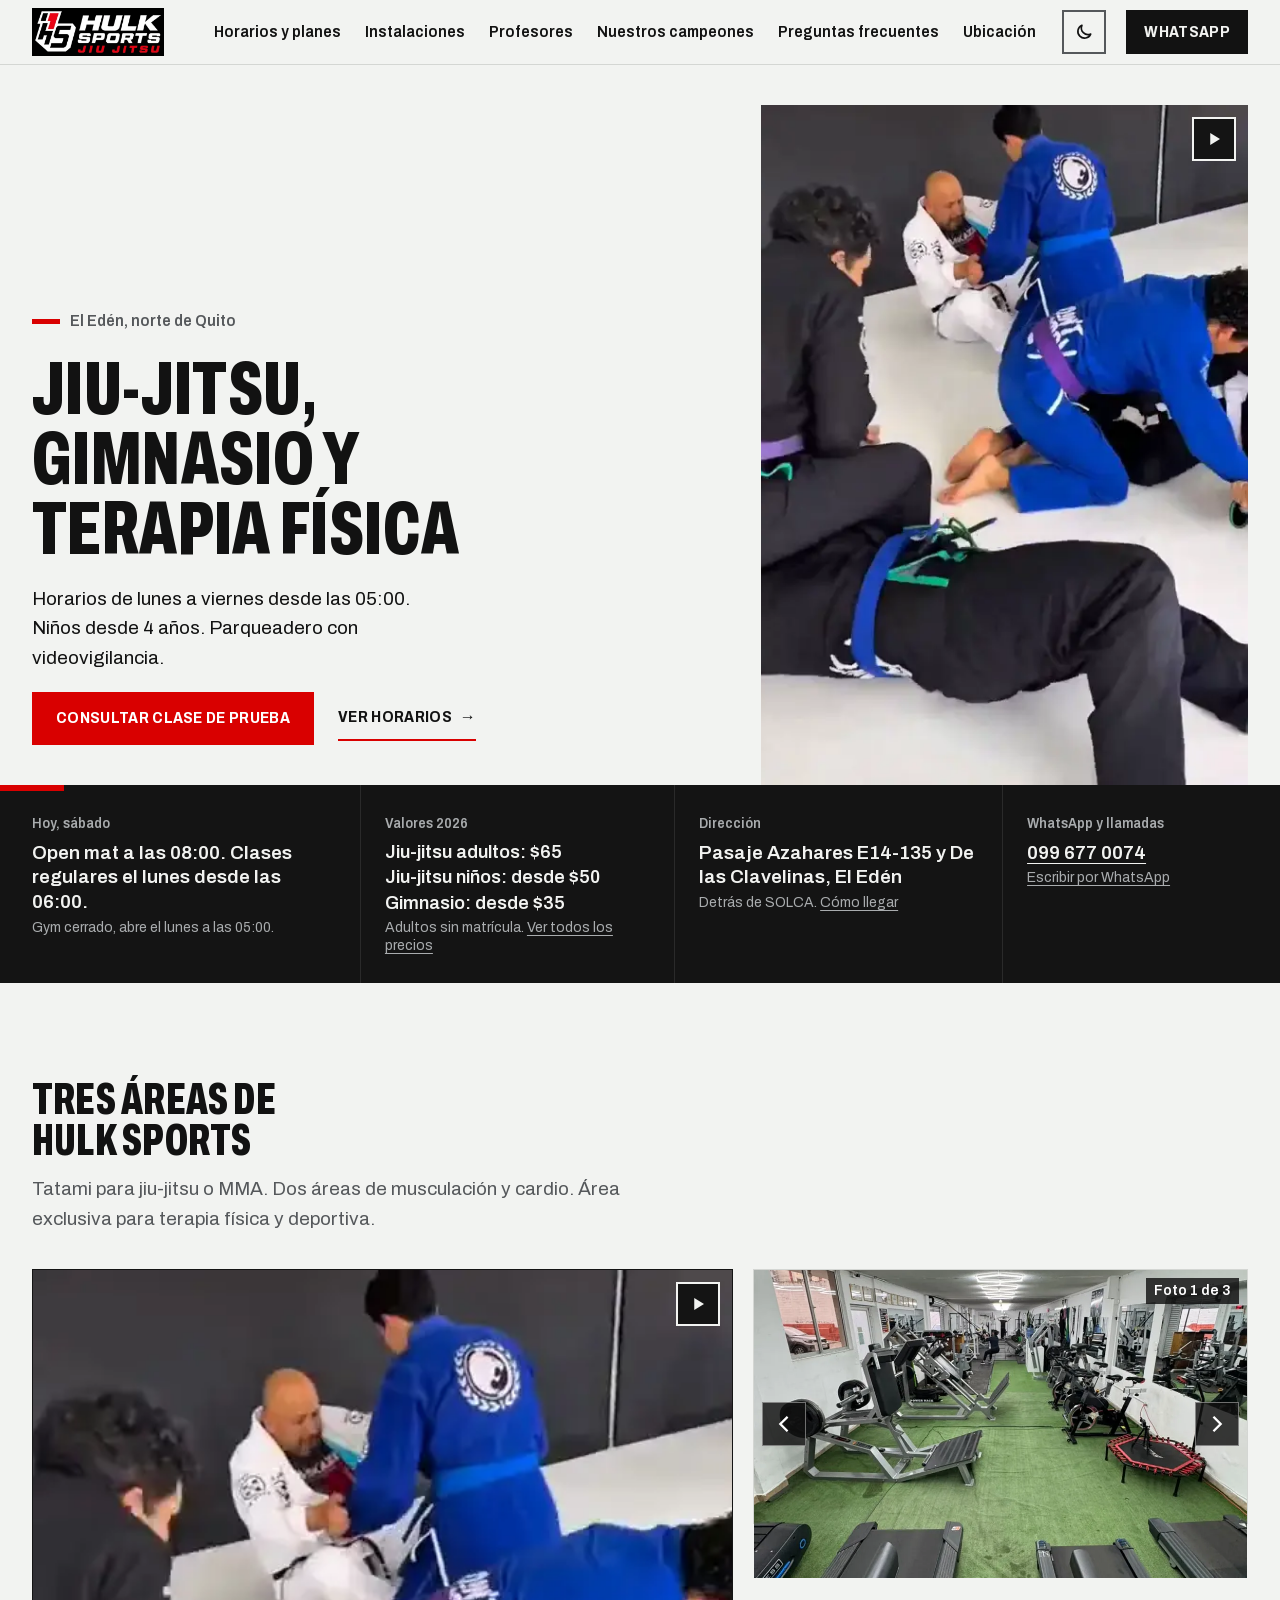
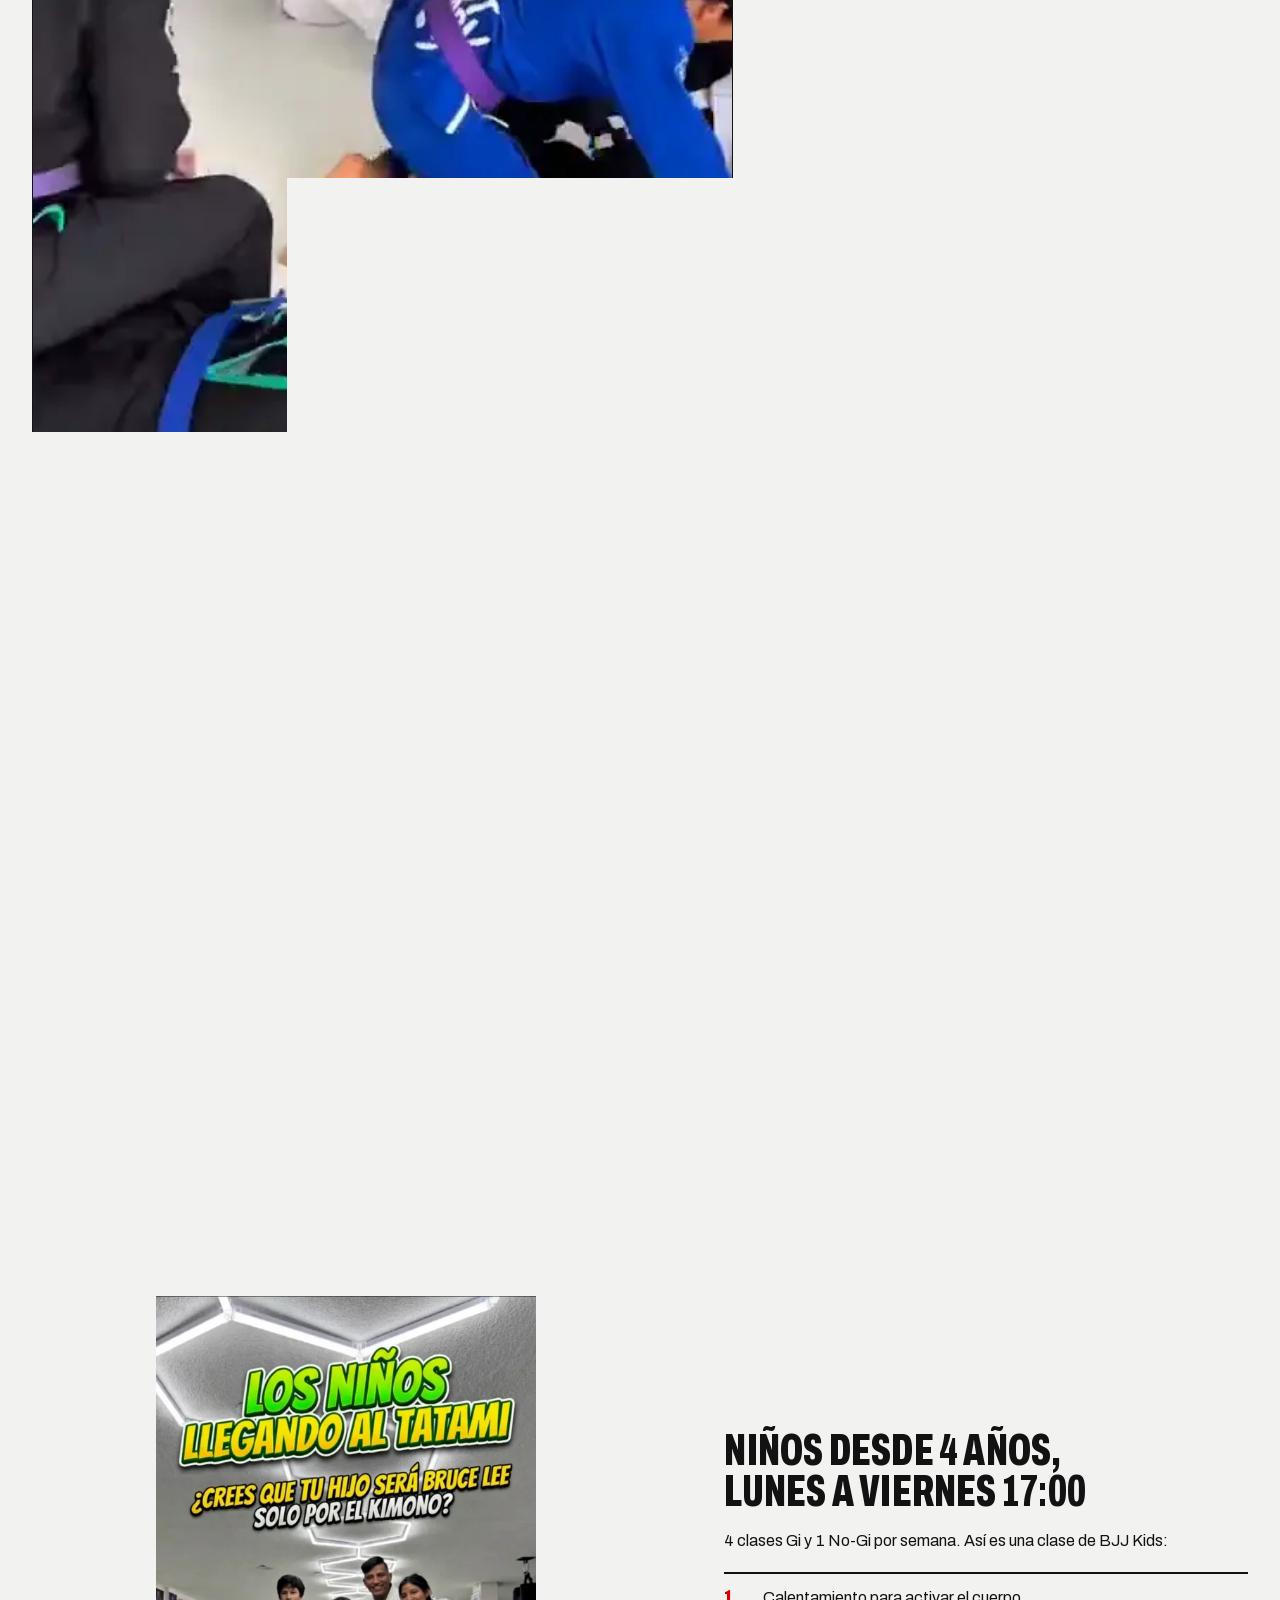
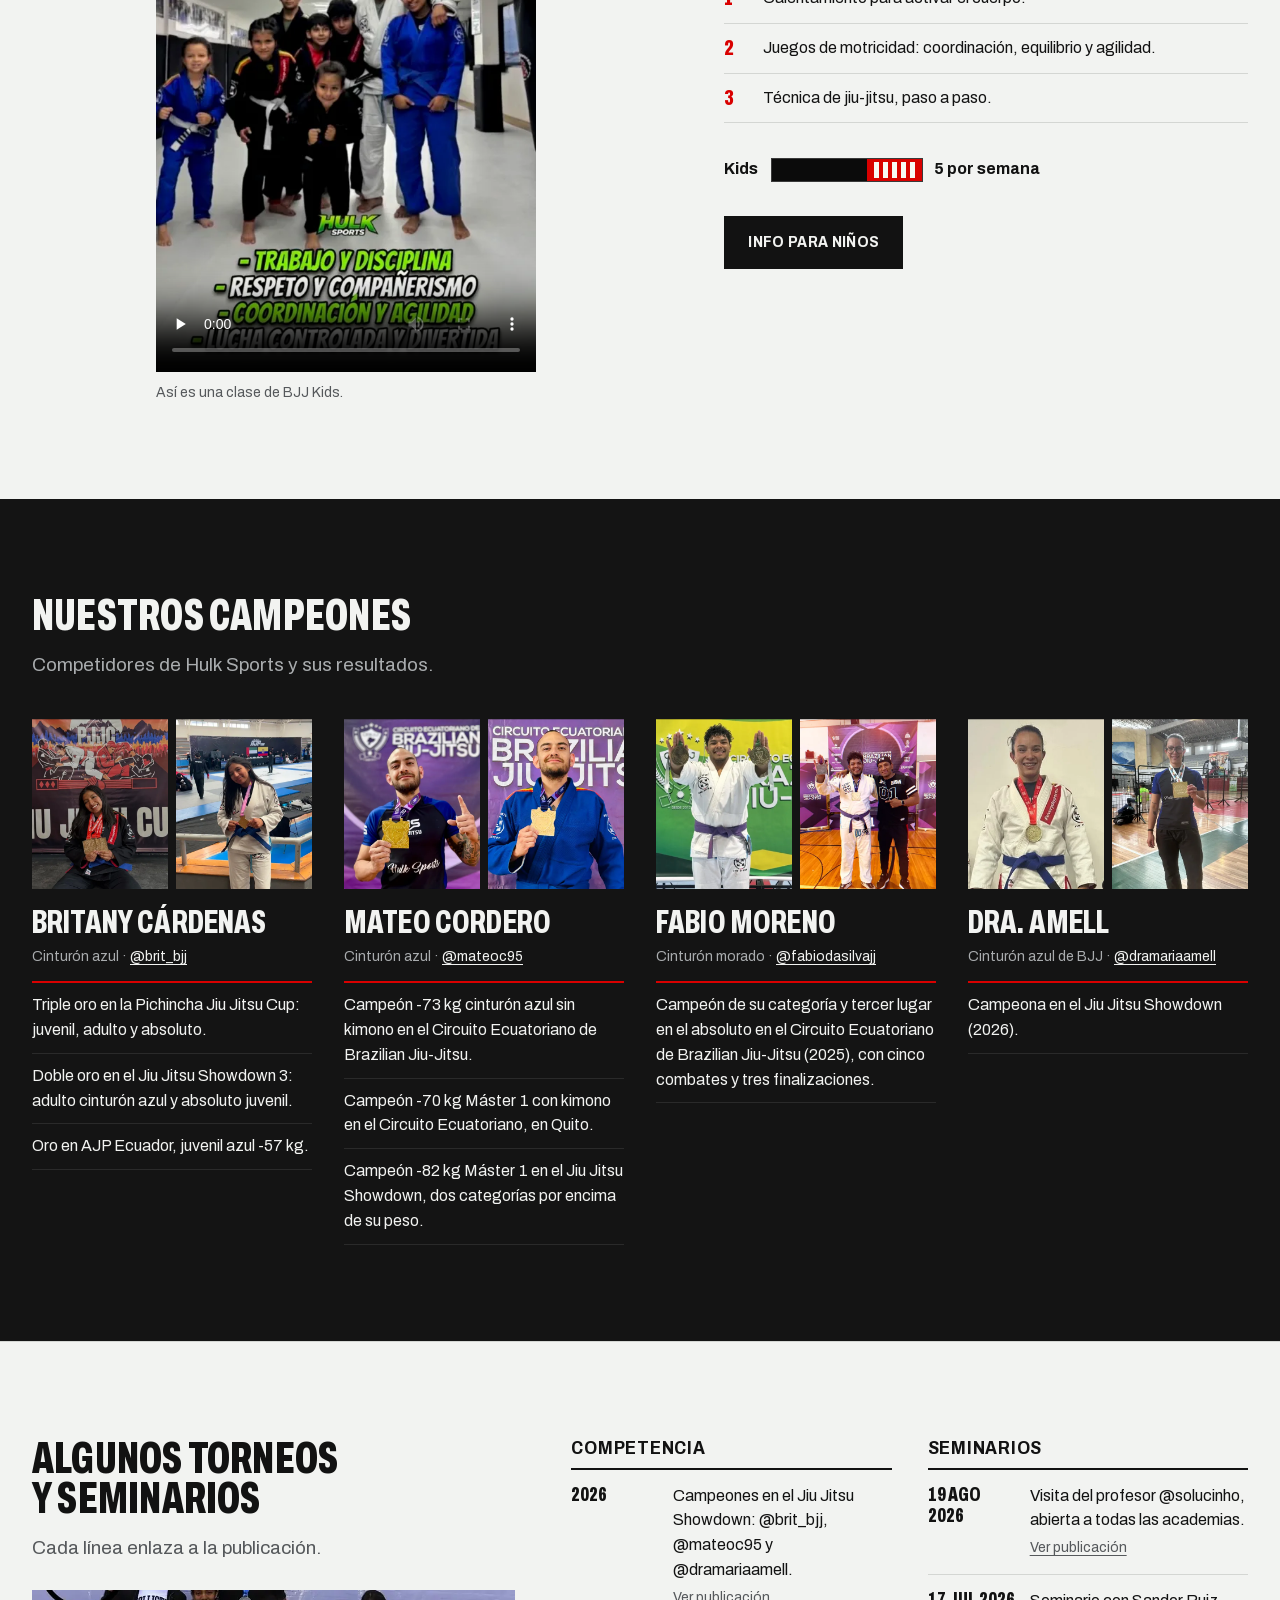
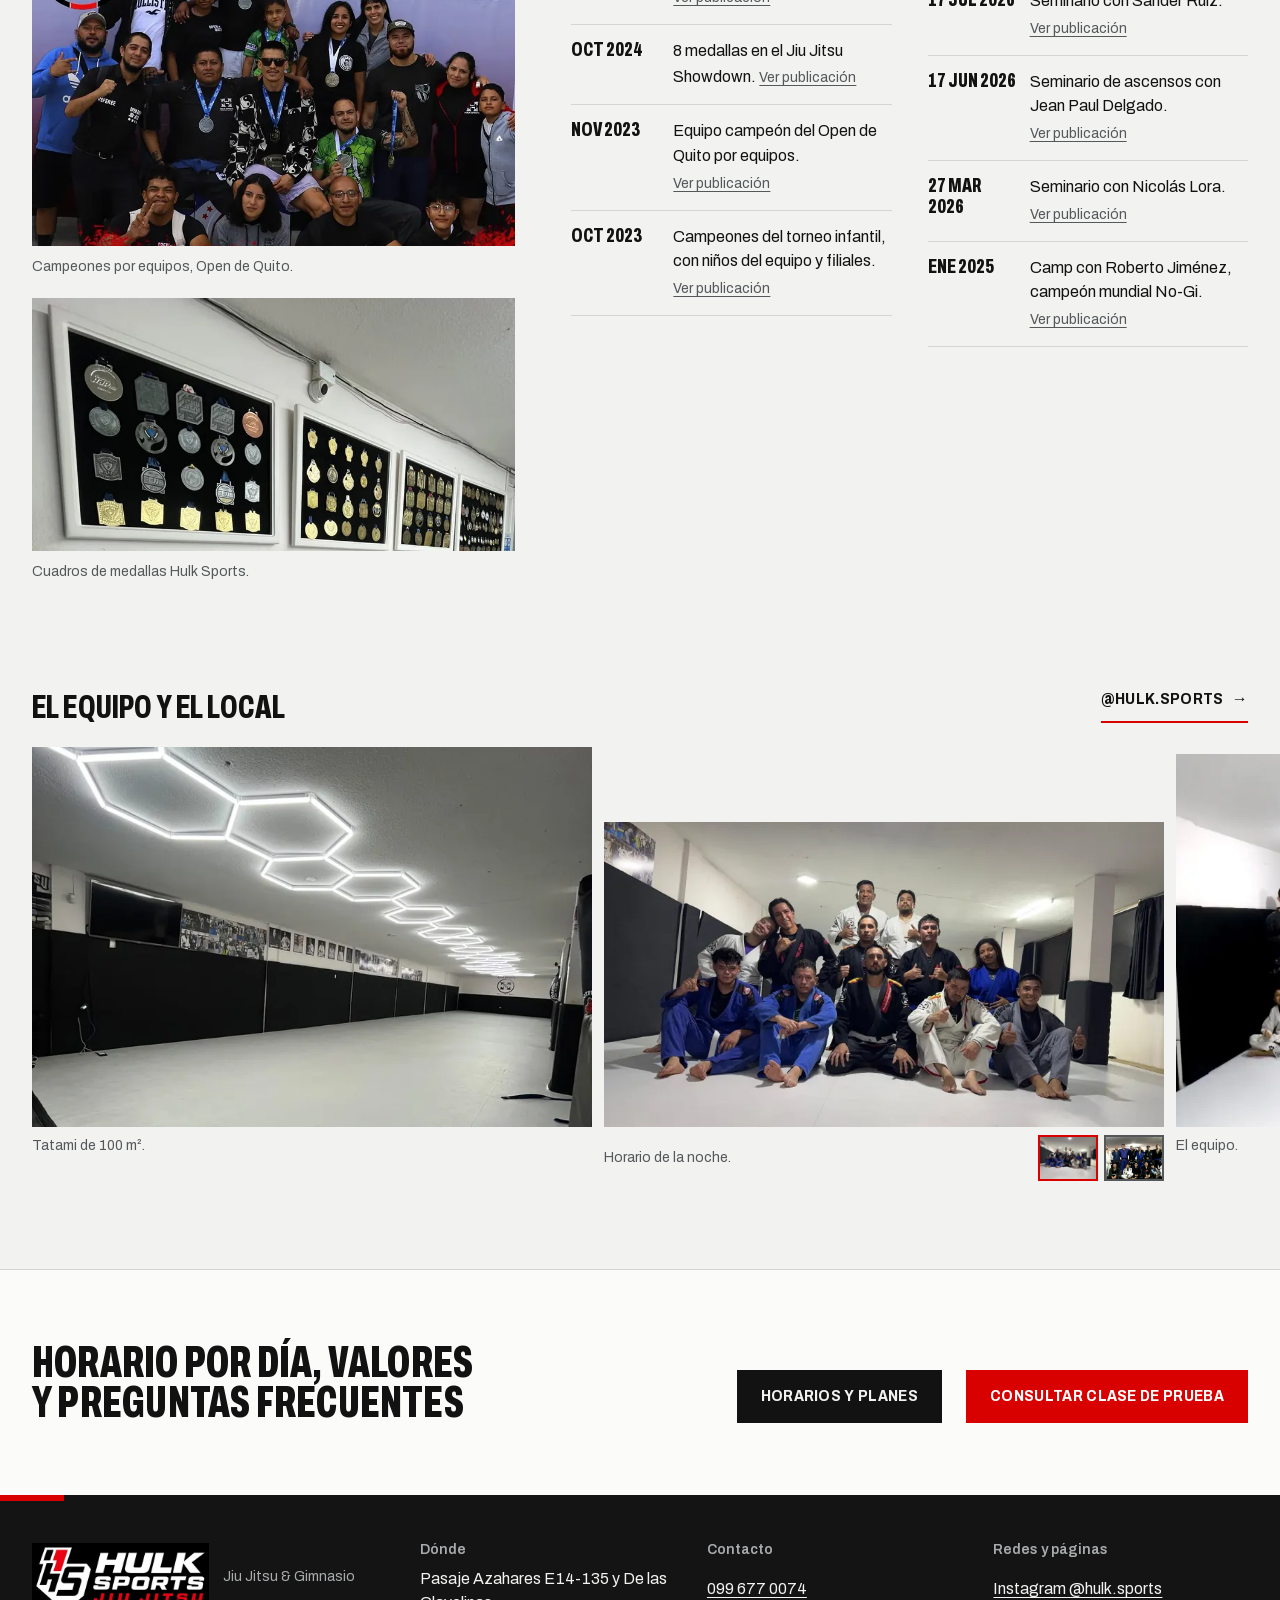
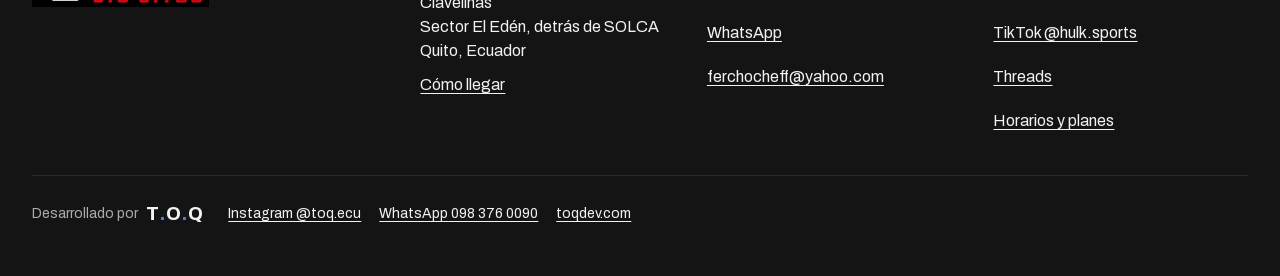
==== commit 58b7f8f5: "Redes sociales" ====
--- a/index.html
+++ b/index.html
@@ -57,7 +57,7 @@
           "addressCountry": "EC"
         },
         "hasMap": "https://www.google.com/maps/search/Azahares%20e14-135%20y%20de%20las%20CLAVELINAS%20N54%2C%20sector%20el%20Eden%20detr%C3%A1s%20solca%20Quito%2C%20Ecuador/@-0.1313,-78.4644,17z",
-        "sameAs": ["https://www.instagram.com/hulk.sports/", "https://www.threads.net/@hulk.sports"],
+        "sameAs": ["https://www.instagram.com/hulk.sports/", "https://www.tiktok.com/@hulk.sports", "https://www.threads.net/@hulk.sports"],
         "amenityFeature": [{"@type": "LocationFeatureSpecification", "name": "Parqueadero con videovigilancia", "value": true}]
       },
       {
@@ -404,6 +404,7 @@
       <h2>Redes y páginas</h2>
       <ul>
         <li><a href="https://www.instagram.com/hulk.sports/" target="_blank" rel="noopener">Instagram @hulk.sports</a></li>
+        <li><a href="https://www.tiktok.com/@hulk.sports" target="_blank" rel="noopener">TikTok @hulk.sports</a></li>
         <li><a href="https://www.threads.net/@hulk.sports" target="_blank" rel="noopener">Threads</a></li>
         <li><a href="horarios-y-planes.html">Horarios y planes</a></li>
       </ul>
